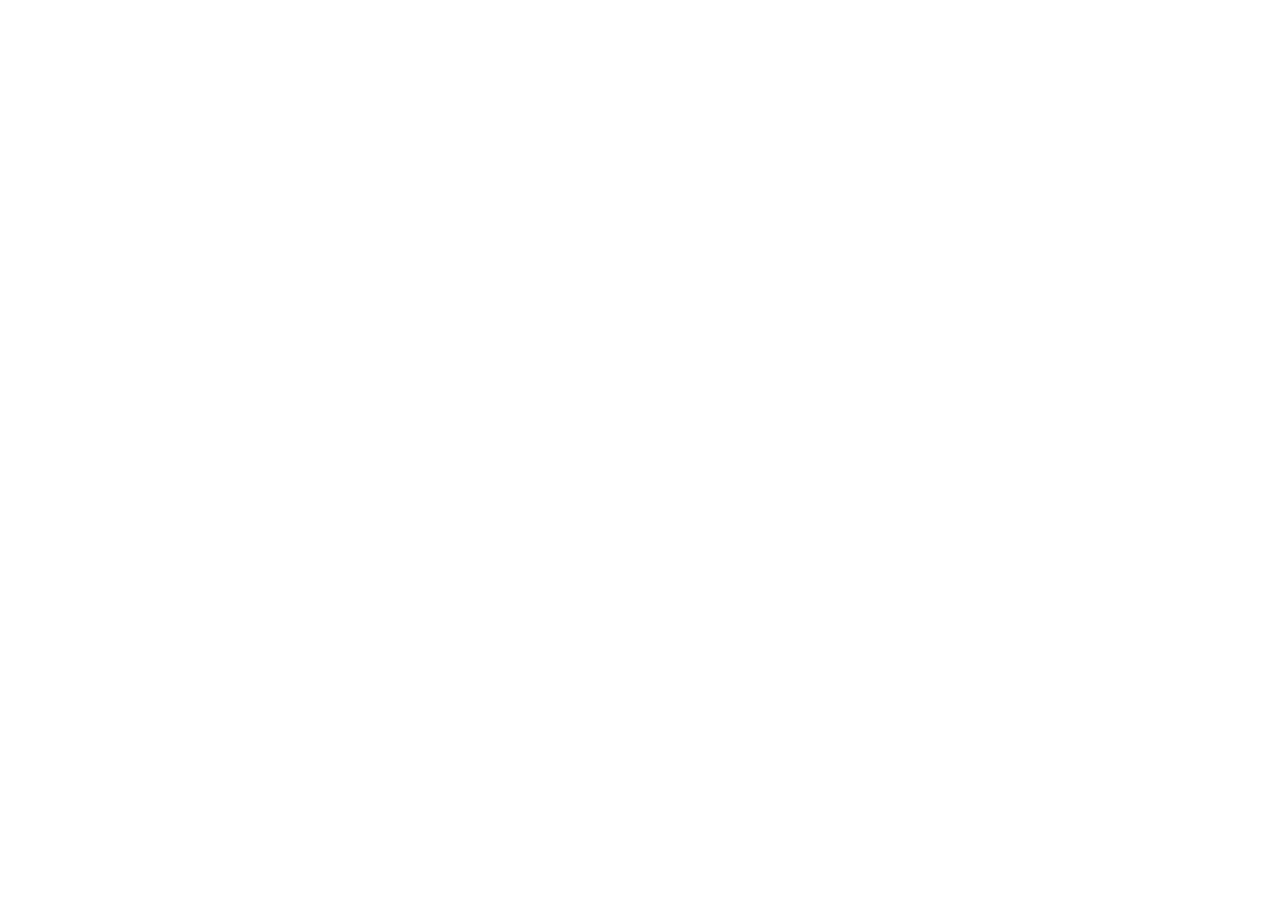
==== index.html @ 79d8759d "version_for_new_web" ====
<!DOCTYPE html>
<html lang="en">
<head>
    <meta charset="UTF-8">
    <meta name="viewport" content="width=device-width, initial-scale=1.0">
    <title>SABL - главная премия 3 классов</title>
</head>
<body style="background-image: url('https://avatars.mds.yandex.net/i?id=9a8e2ac3e8f5820da77c579da4b23d104e814bd1-7052560-images-thumbs&n=13'); background-size: 90%;">
    
</body>
</html>
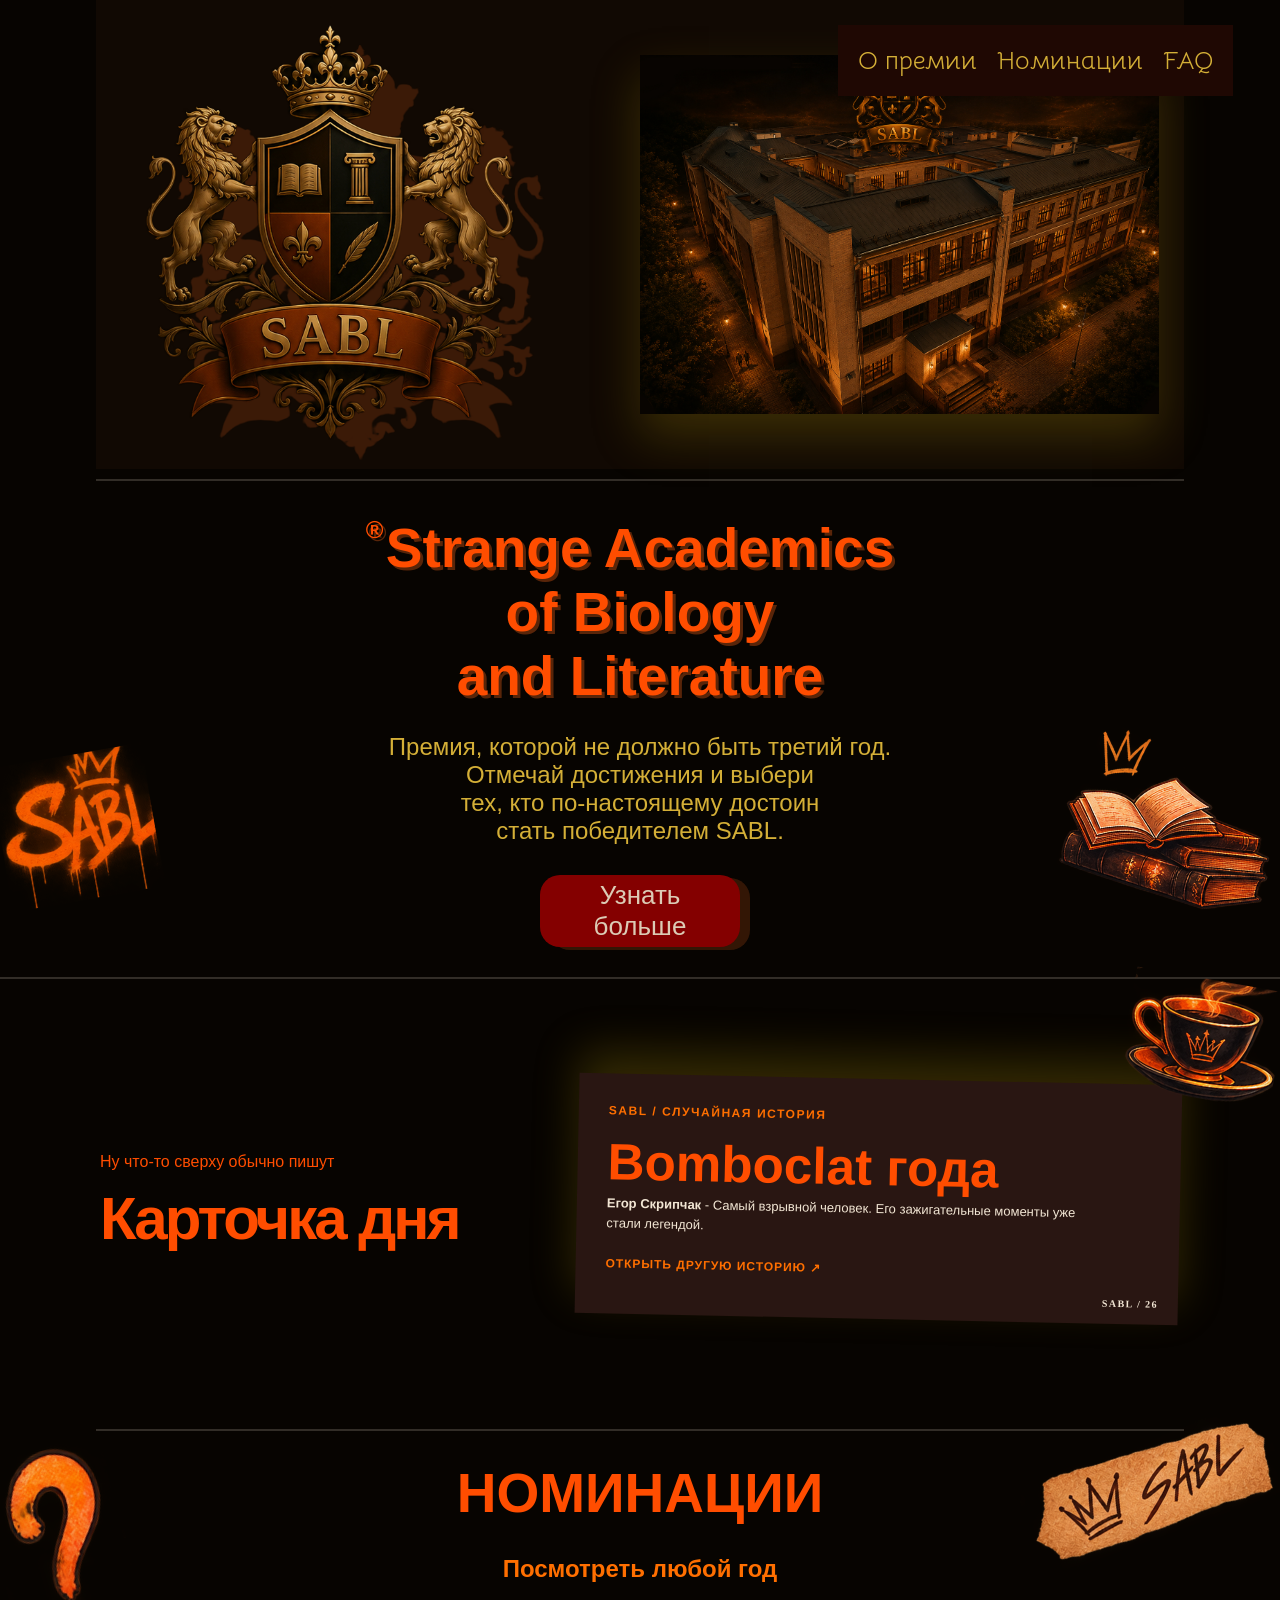
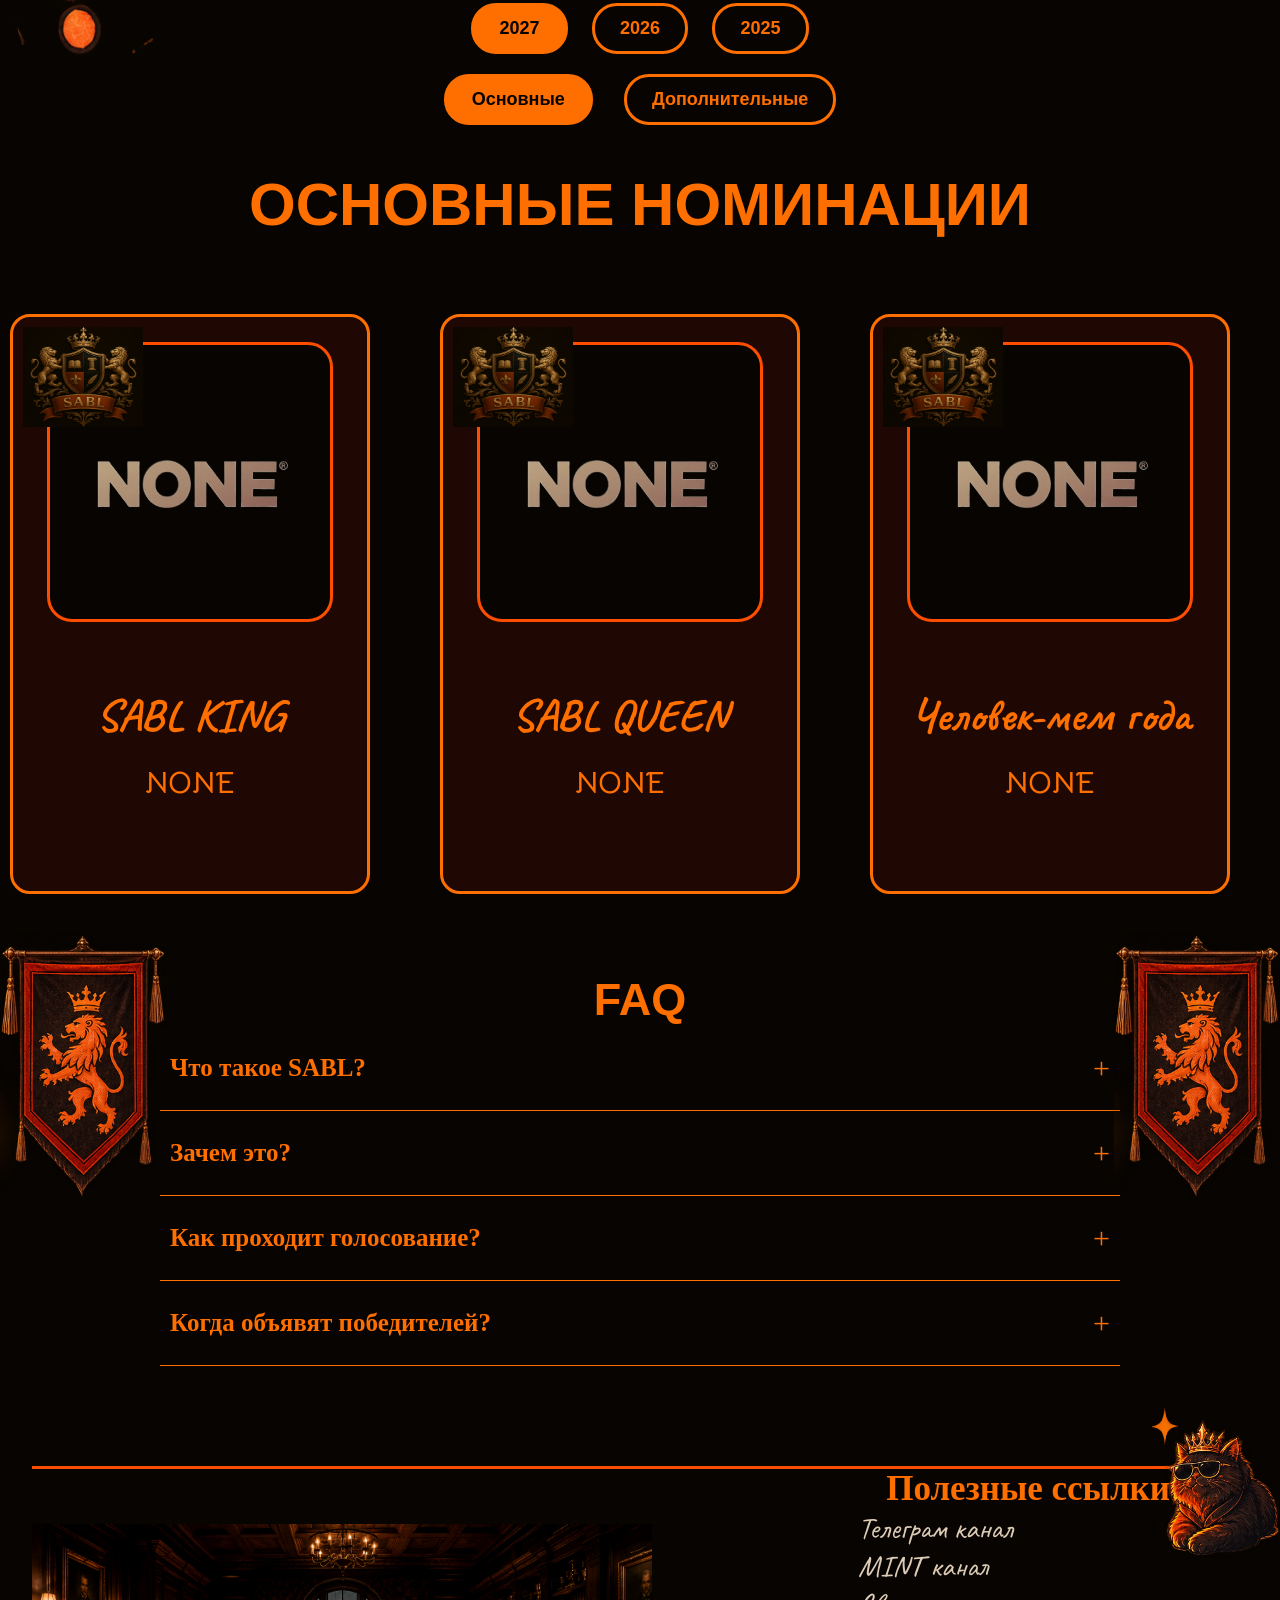
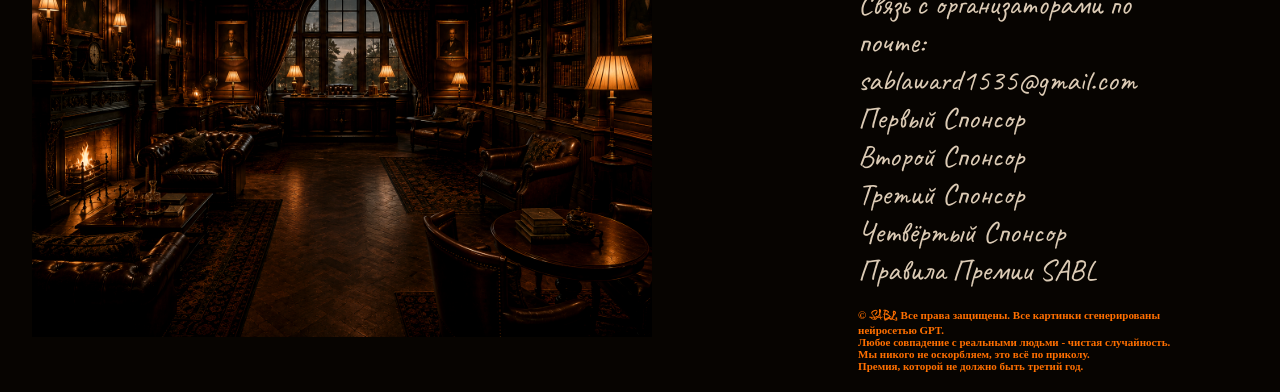
==== commit 4b1a528f: "v1.0" ====
--- a/index.html
+++ b/index.html
@@ -3,9 +3,585 @@
 <head>
     <meta charset="UTF-8">
     <meta name="viewport" content="width=device-width, initial-scale=1.0">
-    <title>SABL - главная премия 3 классов</title>
+    <title>SABL2026 - главная премия 3 классов</title> 
+    <link rel="preconnect" href="https://fonts.googleapis.com">
+    <link rel="preconnect" href="https://fonts.gstatic.com" crossorigin>
+    <link rel="stylesheet" href="https://fonts.googleapis.com/css2?family=Comforter&display=swap">
+    <link rel="stylesheet" href="https://fonts.googleapis.com/css2?family=Bellota:ital,wght@0,300;0,400;0,700;1,300;1,400;1,700&display=swap">
+    <link rel="stylesheet" href="https://fonts.googleapis.com/css2?family=DM+Serif+Text:ital@0;1&display=swap">
+    <link rel="stylesheet" href="https://fonts.googleapis.com/css2?family=Caveat:wght@400..700&family=DM+Serif+Text:ital@0;1&display=swap">
+    <link rel="icon" type="image/png" sizes="64x64" href="вспомогательные_объекты/sabl_web.png">
+    <link rel="stylesheet" href="style.css">
+    <link rel="stylesheet" href="styles.css">
 </head>
-<body style="background-image: url('https://avatars.mds.yandex.net/i?id=9a8e2ac3e8f5820da77c579da4b23d104e814bd1-7052560-images-thumbs&n=13'); background-size: 90%;">
-    
+<body>
+    <div class="fixed">
+        <header>
+            <nav>
+                <ul>
+                    <li><a href="#about">О премии</a> </li>
+                    <li><a href="#nom">Номинации</a></li> 
+                    <li><a href="#faq">FAQ</a></li>
+                </ul>
+            </nav>
+        </header>
+    </div>
+
+    <main>
+        <div>
+            <div class="main_info">
+                <img class="prikol" src="вспомогательные_объекты/prikol_1.png" loading="lazy" alt="прикол">
+                <img class="prikol6" src="вспомогательные_объекты/prikol_6.png" loading="lazy" alt="прикол">
+                <div class="pictures">
+                    <a class="main-logo" href="https://t.me/+J8AarAYAgAY5ZTNi" target="_blank">
+                        <img src="вспомогательные_объекты/Logo_sabl_2026_2027.png" loading="lazy" alt="лого">
+                    </a>
+                    <img class="main-part" id="about" src="вспомогательные_объекты/main_part.png" alt="1535">
+                </div>
+                <hr class="top-bottom">
+                <div class="sabl">
+                    <h1><span>&reg;</span>Strange Academics <br>
+                         of Biology<br>
+                        and Literature</h1>
+                    <p> Премия, которой не должно быть третий год. <br>
+                        Отмечай достижения и выбери<br>
+                        тех, кто по-настоящему достоин<br>
+                        стать победителем SABL.<br>
+                    </p>
+                </div>
+
+                <a class="qwer" href="https://t.me/+J8AarAYAgAY5ZTNi" target="_blank">Узнать <br> больше</a>
+            </div>
+        </div>
+
+        <section class="return-panel section-frame" aria-labelledby="return-title">
+            <img class="prikol2" src="вспомогательные_объекты/prikol_2.png" loading="lazy" alt="прикол">
+            <div>
+                <p class="kicker">Ну что-то сверху обычно пишут</p>
+                <h2 id="return-title">Карточка <span>дня</span></h2>
+            </div>
+            <div class="weekly-card">
+                <div class="weekly-label">SABL / СЛУЧАЙНАЯ ИСТОРИЯ</div>
+                <div id="weekly-card-content"></div>
+                <button class="text-button" id="new-story-button" type="button">Открыть другую историю <span>↗</span></button>
+            </div>
+        </section>
+        <hr>
+        <div id="nom">
+            <h1>НОМИНАЦИИ</h1>
+            <img class="prikol3" src="вспомогательные_объекты/prikol_3.png" loading="lazy" alt="прикол">
+            <img class="prikol7" src="вспомогательные_объекты/prikol_7.png" loading="lazy" alt="прикол">
+            <div class="archive" >
+                <h2>Посмотреть любой год</h2>
+                <div class="all-years">
+                    <button class="archive-btn" onclick="showYear(event, '2027')">2027</button>
+                    <button class="archive-btn" onclick="showYear(event, '2026')">2026</button>
+                    <button class="archive-btn" onclick="showYear(event, '2025')">2025</button>
+                </div>
+            </div>
+
+            <div id="year2027">
+                <div class="switch">
+                    <button class="switch-btn" onclick="showNom(event, 'main')">Основные</button>
+                    <button class="switch-btn" onclick="showNom(event, 'dop')">Дополнительные</button>
+                </div>
+                <div class="main-noms">
+                    <h2>ОСНОВНЫЕ НОМИНАЦИИ</h2>
+                    <div class="nomins">
+                        <article class="nomcard">
+                            <div class="image"> <img src="вспомогательные_объекты/NONE.png" alt="NONE"> </div>
+                            <img class="sabl_card_logo" src="вспомогательные_объекты/Logo_sabl_2026_2027.jpg" alt="logo" loading="lazy">
+                            <div class="nom_info">
+                                <p>
+                                    SABL KING <br>
+                                    <span>NONE</span>
+                                </p>
+                            </div>
+                        </article>
+
+                        <article class="nomcard">
+                            <div class="image"> <img src="вспомогательные_объекты/NONE.png" alt="NONE"> </div>
+                            <img class="sabl_card_logo" src="вспомогательные_объекты/Logo_sabl_2026_2027.jpg" alt="logo" loading="lazy">
+                            <div class="nom_info">
+                                <p>
+                                    SABL QUEEN <br>
+                                    <span>NONE</span>
+                                </p>
+                            </div>
+                        </article>
+
+                        <article class="nomcard">
+                            <div class="image"> <img src="вспомогательные_объекты/NONE.png" alt="NONE"> </div>
+                            <img class="sabl_card_logo" src="вспомогательные_объекты/Logo_sabl_2026_2027.jpg" alt="logo" loading="lazy">
+                            <div class="nom_info">
+                                <p>
+                                    Человек-мем года <br>
+                                    <span>NONE</span>
+                                </p>
+                            </div>
+                        </article>
+
+                        <article class="nomcard">
+                            <div class="image"> <img src="вспомогательные_объекты/NONE.png" alt="NONE"> </div>
+                            <img class="sabl_card_logo" src="вспомогательные_объекты/Logo_sabl_2026_2027.jpg" alt="logo" loading="lazy">
+                            <div class="nom_info">
+                                <p>
+                                    Учителя года <br>
+                                    <span>NONE</span>
+                                </p>
+                            </div>
+                        </article>
+
+                        <article class="nomcard">
+                            <div class="image"> <img src="вспомогательные_объекты/NONE.png" alt="NONE"> </div>
+                            <img class="sabl_card_logo" src="вспомогательные_объекты/Logo_sabl_2026_2027.jpg" alt="logo" loading="lazy">
+                            <div class="nom_info">
+                                <p>
+                                    Bomboclat года <br>
+                                    <span>NONE</span>
+                                </p>
+                            </div>
+                        </article>
+
+                        <article class="nomcard">
+                            <div class="image"> <img src="вспомогательные_объекты/NONE.png" alt="NONE"> </div>
+                            <img class="sabl_card_logo" src="вспомогательные_объекты/Logo_sabl_2026_2027.jpg" alt="logo" loading="lazy">
+                            <div class="nom_info">
+                                <p>
+                                    Лучший завозёр <br>
+                                    <span>NONE</span>
+                                </p>
+                            </div>
+                        </article>
+
+                        <article class="nomcard">
+                            <div class="image"> <img src="вспомогательные_объекты/NONE.png" alt="NONE"> </div>
+                            <img class="sabl_card_logo" src="вспомогательные_объекты/Logo_sabl_2026_2027.jpg" alt="logo" loading="lazy">
+                            <div class="nom_info">
+                                <p>
+                                    Прайм года <br>
+                                    <span>NONE</span>
+                                </p>
+                            </div>
+                        </article>
+                    </div>
+                </div>
+
+                <div class="dop-noms">
+                    <h2>ДОПОЛНИТЕЛЬНЫЕ НОМИНАЦИИ</h2>
+
+                </div>
+
+            </div>
+
+            <div id="year2026" style="display: none;">
+                <div class="switch">
+                    <button class="switch-btn" onclick="showNom(event, 'main')">Основные</button>
+                    <button class="switch-btn" onclick="showNom(event, 'dop')">Дополнительные</button>
+                </div>
+                
+                <div class="main-noms">
+                    <h2>ПОБЕДИТЕЛИ ОСНОВНЫЕ НОМИНАЦИИ 2026</h2>
+                    <div class="nomins">
+                        <article class="nomcard">
+                            <div class="image"> <img src="основные_номинации_2026/ivan_kop.png" alt="Копылов"> </div>
+                            <img class="sabl_card_logo" src="вспомогательные_объекты/Logo_sabl_2026_2027.jpg" alt="logo" loading="lazy">
+                            <div class="nom_info">
+                                <p>
+                                    SABL KING <br>
+                                    <span>Иван Копылов</span>
+                                </p>
+                            </div>
+                        </article>
+
+                        <article class="nomcard">
+                            <div class="image"> <img src="основные_номинации_2026/axmadulin_alex.png" alt="Ахмадулин"> </div>
+                            <img class="sabl_card_logo" src="вспомогательные_объекты/Logo_sabl_2026_2027.jpg" alt="logo" loading="lazy">
+                            <div class="nom_info">
+                                <p>
+                                    SABL QUEEN <br>
+                                    <span>Алексей Ахмадулин</span>
+                                </p>
+                            </div>
+                        </article>
+
+                        <article class="nomcard">
+                            <div class="image"> <img src="основные_номинации_2026/anton_plaxin.png" alt="Плаксин"> </div>
+                            <img class="sabl_card_logo" src="вспомогательные_объекты/Logo_sabl_2026_2027.jpg" alt="logo" loading="lazy">
+                            <div class="nom_info">
+                                <p>
+                                    Человек-мем года <br>
+                                    <span>Антон Плаксин</span>
+                                </p>
+                            </div>
+                        </article>
+
+                        <article class="nomcard">
+                            <div class="image"> <img src="основные_номинации_2026/camorodov_maksim.jpg" alt="Самородов"> </div>
+                            <img class="sabl_card_logo" src="вспомогательные_объекты/Logo_sabl_2026_2027.jpg" alt="logo" loading="lazy">
+                            <div class="nom_info">
+                                <p>
+                                    Учитель года <br>
+                                    <span>Самородов Максим Андреевич</span>
+                                </p>
+                            </div>
+                        </article>
+
+                        <article class="nomcard">
+                            <div class="image"> <img src="основные_номинации_2026/egor_chak.png" alt="Скрипчак"> </div>
+                            <img class="sabl_card_logo" src="вспомогательные_объекты/Logo_sabl_2026_2027.jpg" alt="logo" loading="lazy">
+                            <div class="nom_info">
+                                <p>
+                                    Bomboclat года <br>
+                                    <span>Егор Скрипчак</span>
+                                </p>
+                            </div>
+                        </article>
+
+                        <article class="nomcard">
+                            <div class="image"> <img src="основные_номинации_2026/artem_kopneenko.png" alt="Корниенко"> </div>
+                            <img class="sabl_card_logo" src="вспомогательные_объекты/Logo_sabl_2026_2027.jpg" alt="logo" loading="lazy">
+                            <div class="nom_info">
+                                <p>
+                                    Лучший завозёр <br>
+                                    <span>Артём Корниенко</span>
+                                </p>
+                            </div>
+                        </article>
+
+                        <article class="nomcard">
+                            <div class="image"> <img src="основные_номинации_2026/ivan_kop.png" alt="Копылов"> </div>
+                            <img class="sabl_card_logo" src="вспомогательные_объекты/Logo_sabl_2026_2027.jpg" alt="logo" loading="lazy">
+                            <div class="nom_info">
+                                <p>
+                                    Прайм года <br>
+                                    <span>Иван Копылов</span>
+                                </p>
+                            </div>
+                        </article>
+                    </div>
+                </div>
+
+                
+                <div class="dop-noms">
+                    <h2>ПОБЕДИТЕЛИ ДОПОЛНИТЕЛЬНЫЕ НОМИНАЦИИ 2026</h2>
+                    <div class="nomins">
+                        <article class="nomcard">
+                            <div id="event-goda" class="image"> <img src="дополнительные_номинации_2026/sobutia_goda.png" alt="Событие"> </div>
+                            <img class="sabl_card_logo" src="вспомогательные_объекты/Logo_sabl_2026_2027.jpg" alt="logo" loading="lazy">
+                            <div class="nom_info">
+                                <p>
+                                    Событие года <br>
+                                    <span>Стена в чём-то перед НВЛ</span>
+                                </p>
+                            </div>
+                        </article>
+
+                        <article class="nomcard">
+                            <div id="feil-goda" class="image"> <img src="дополнительные_номинации_2026/feil_goda.png" alt="Фейл"> </div>
+                            <img class="sabl_card_logo" src="вспомогательные_объекты/Logo_sabl_2026_2027.jpg" alt="logo" loading="lazy">
+                            <div class="nom_info">
+                                <p>
+                                    Фейл года <br>
+                                    <span>Перенос НВЛ на 2 месяца</span>
+                                </p>
+                            </div>
+                        </article>
+
+                        <article class="nomcard">
+                            <div class="image"> <img src="дополнительные_номинации_2026/maksim_tolmochov.png" alt="Толмачёв"> </div>
+                            <img class="sabl_card_logo" src="вспомогательные_объекты/Logo_sabl_2026_2027.jpg" alt="logo" loading="lazy">
+                            <div class="nom_info">
+                                <p>
+                                    Гений года <br>
+                                    <span>Максим Толмачёв</span>
+                                </p>
+                            </div>
+                        </article>
+
+                        <article class="nomcard">
+                            <div class="image"> <img src="дополнительные_номинации_2026/pak_anotolia.png" alt="Анатолий"> </div>
+                            <img class="sabl_card_logo" src="вспомогательные_объекты/Logo_sabl_2026_2027.jpg" alt="logo" loading="lazy">
+                            <div class="nom_info">
+                                <p>
+                                    Человек-сюрприз года <br>
+                                    <span>Пак Анатолий</span>
+                                </p>
+                            </div>
+                        </article>
+
+                        <article class="nomcard">
+                            <div class="image"> <img src="дополнительные_номинации_2026/oleg_bondarenko.png" alt="Бондаренко"> </div>
+                            <img class="sabl_card_logo" src="вспомогательные_объекты/Logo_sabl_2026_2027.jpg" alt="logo" loading="lazy">
+                            <div class="nom_info">
+                                <p>
+                                    Стиль года <br>
+                                    <span>Олег Бондаренко</span>
+                                </p>
+                            </div>
+                        </article>
+
+                        <article class="nomcard">
+                            <div class="image"> <img src="дополнительные_номинации_2026/ilay_perov.png" alt="Перов"> </div>
+                            <img class="sabl_card_logo" src="вспомогательные_объекты/Logo_sabl_2026_2027.jpg" alt="logo" loading="lazy">
+                            <div class="nom_info">
+                                <p>
+                                    Харизма года <br>
+                                    <span>Илья Перов</span>
+                                </p>
+                            </div>
+                        </article>
+                    </div>
+                </div>
+
+            </div>
+
+            <div id="year2025" style="display: none;">
+                <div class="switch">
+                    <button class="switch-btn" onclick="showNom(event, 'main')">Основные</button>
+                    <button class="switch-btn" onclick="showNom(event, 'dop')">Дополнительные</button>
+                </div>
+                <div class="main-noms">
+                    <h2>ПОБЕДИТЕЛИ ОСНОВНЫЕ НОМИНАЦИИ 2025</h2>
+                    <div class="nomins">
+                        <article class="nomcard">
+                            <div class="image"> <img src="основные_номинации_2025/king.jpg" alt="Насолдин"> </div>
+                            <img class="sabl_card_logo" src="вспомогательные_объекты/Logo_sabl_2026_2027.jpg" alt="logo" loading="lazy">
+                            <div class="nom_info">
+                                <p>
+                                    SABL KING <br>
+                                    <span>Егор Насолдин Потрошитель2000</span>
+                                </p>
+                            </div>
+                        </article>
+
+                        <article class="nomcard">
+                            <div class="image"> <img src="основные_номинации_2025/queen.jpeg" alt="Ахмадулин"> </div>
+                            <img class="sabl_card_logo" src="вспомогательные_объекты/Logo_sabl_2026_2027.jpg" alt="logo" loading="lazy">
+                            <div class="nom_info">
+                                <p>
+                                    SABL QUEEN <br>
+                                    <span>Алексей Ахмадулин</span>
+                                </p>
+                            </div>
+                        </article>
+
+                        <article class="nomcard">
+                            <div class="image"> <img src="основные_номинации_2025/mem.jpeg" alt="ЛенскийZe"> </div>
+                            <img class="sabl_card_logo" src="вспомогательные_объекты/Logo_sabl_2026_2027.jpg" alt="logo" loading="lazy">
+                            <div class="nom_info">
+                                <p>
+                                    Человек-мем года <br>
+                                    <span>ЛенскийZe</span>
+                                </p>
+                            </div>
+                        </article>
+
+                        <article class="nomcard">
+                            <div class="image"> <img src="основные_номинации_2025/bomboclat.jpeg" alt="Чак"> </div>
+                            <img class="sabl_card_logo" src="вспомогательные_объекты/Logo_sabl_2026_2027.jpg" alt="logo" loading="lazy">
+                            <div class="nom_info">
+                                <p>
+                                    Bomboclat года <br>
+                                    <span>Чак</span>
+                                </p>
+                            </div>
+                        </article>
+
+                        <article class="nomcard">
+                            <div class="image"> <img src="основные_номинации_2025/zavozer.png" alt="Седов"> </div>
+                            <img class="sabl_card_logo" src="вспомогательные_объекты/Logo_sabl_2026_2027.jpg" alt="logo" loading="lazy">
+                            <div class="nom_info">
+                                <p>
+                                    Лучший завозёр <br>
+                                    <span>Иван Седов</span>
+                                </p>
+                            </div>
+                        </article>
+
+                        <article class="nomcard">
+                            <div class="image"> <img src="основные_номинации_2025/praim.jpg" alt="Насолдин"> </div>
+                            <img class="sabl_card_logo" src="вспомогательные_объекты/Logo_sabl_2026_2027.jpg" alt="logo" loading="lazy">
+                            <div class="nom_info">
+                                <p>
+                                    Прайм года <br>
+                                    <span>Егор Насолдин Потрошитель2000</span>
+                                </p>
+                            </div>
+                        </article>
+                    </div>
+                </div>
+
+
+                
+                <div class="dop-noms">
+                    <h2>ПОБЕДИТЕЛИ ДОПОЛНИТЕЛЬНЫЕ НОМИНАЦИИ 2025</h2>
+                    <div class="nomins">
+                        <article class="nomcard">
+                            <div class="image"> <img src="дополнительные_номинации_2025/teacher.jpg" alt="Учитель"> </div>
+                            <img class="sabl_card_logo" src="вспомогательные_объекты/Logo_sabl_2026_2027.jpg" alt="logo" loading="lazy">
+                            <div class="nom_info">
+                                <p>
+                                    Учитель года <br>
+                                    <span>Андрей Анатольевич Крылов</span>
+                                </p>
+                            </div>
+                        </article>
+
+                        <article class="nomcard">
+                            <div class="image"> <img src="дополнительные_номинации_2025/minecraft.jpg" alt="майнкрафтер"> </div>
+                            <img class="sabl_card_logo" src="вспомогательные_объекты/Logo_sabl_2026_2027.jpg" alt="logo" loading="lazy">
+                            <div class="nom_info">
+                                <p>
+                                    Лучший майнкрафтер года <br>
+                                    <span>Егор Насолдин Потрошитель2000</span>
+                                </p>
+                            </div>
+                        </article>
+
+                        <article class="nomcard">
+                            <div class="image"> <img src="дополнительные_номинации_2025/feil.png" alt="Фейл"> </div>
+                            <img class="sabl_card_logo" src="вспомогательные_объекты/Logo_sabl_2026_2027.jpg" alt="logo" loading="lazy">
+                            <div class="nom_info">
+                                <p>
+                                    Фейл года <br>
+                                    <span>Сочинение Антона Плаксинав</span>
+                                </p>
+                            </div>
+                        </article>
+
+                        <article class="nomcard">
+                            <div class="image"> <img src="дополнительные_номинации_2025/event.jpg" alt="Событие"> </div>
+                            <img class="sabl_card_logo" src="вспомогательные_объекты/Logo_sabl_2026_2027.jpg" alt="logo" loading="lazy">
+                            <div class="nom_info">
+                                <p>
+                                    Событие года <br>
+                                    <span>Арсений на заключительном этапе ВСОШ</span>
+                                </p>
+                            </div>
+                        </article>
+
+                        <article class="nomcard">
+                            <div class="image"> <img src="дополнительные_номинации_2025/ParaGoda.jpg" alt="Пара"> </div>
+                            <img class="sabl_card_logo" src="вспомогательные_объекты/Logo_sabl_2026_2027.jpg" alt="logo" loading="lazy">
+                            <div class="nom_info">
+                                <p>
+                                    Пара года <br>
+                                    <span>Арсений + Вика</span>
+                                </p>
+                            </div>
+                        </article>
+                    </div>
+                </div>
+
+            </div>
+        </div>
+
+        
+        <div class="prikol_div">
+            <img class="prikol4" src="вспомогательные_объекты/prikol_4.png" loading="lazy" alt="прикол">
+            <img class="prikol8" src="вспомогательные_объекты/prikol_4.png" loading="lazy" alt="прикол">
+        </div>
+
+        <div class="faq" id="faq">
+            <h2>FAQ</h2>
+            <div class="faq-item">
+                <button class="faq-question">
+                    Что такое SABL?
+                    <span class="faq-icon">+</span>
+                </button>
+
+                <div class="faq-answer">
+                    <p>
+                        SABL — ежегодная премия, посвящённая
+                        самым ярким и запоминающимся людям наших классов.
+                    </p>
+                </div>
+            </div>
+
+            <div class="faq-item">
+                <button class="faq-question">
+                    Зачем это?
+                    <span class="faq-icon">+</span>
+                </button>
+
+                <div class="faq-answer">
+                    <p>
+                        По приколу, по рофлу
+                    </p>
+                </div>
+            </div>
+
+
+            <div class="faq-item">
+                <button class="faq-question">
+                    Как проходит голосование?
+                    <span class="faq-icon">+</span>
+                </button>
+
+                <div class="faq-answer">
+                    <p>
+                        Каждый ученик может отдать свой голос
+                        за понравившихся номинантов в представленных
+                        основных и дополнительных номинациях. Голосование проходит на сайте
+                    </p>
+                </div>
+            </div>
+
+
+            <div class="faq-item">
+                <button class="faq-question">
+                    Когда объявят победителей?
+                    <span class="faq-icon">+</span>
+                </button>
+
+                <div class="faq-answer">
+                    <p>
+                        Победители будут объявлены на
+                        церемонии награждения SABL. <br>
+                        Скорее всего церемония будет онлайн, так как офлайн организатор не знает как делать. <br>
+                        <a href="https://t.me/+J8AarAYAgAY5ZTNi" target="_blank">#Организатордебил</a>
+                    </p>
+                </div>
+            </div>
+
+        </div>
+
+    </main>
+            
+    <div class="prikol_div_1">   
+        <img class="prikol5" src="вспомогательные_объекты/prikol_5.png" loading="lazy" alt="прикол">
+    </div>
+
+    <footer>
+        <div>
+            <div>
+                <img class="img_contack", src="вспомогательные_объекты/for_contacs.png", alt="contacks" loading="lazy">
+            </div>
+            <div class="contack">
+                <p>
+                    Полезные ссылки
+                </p>
+                <ul>
+                    <li><a href="https://t.me/+J8AarAYAgAY5ZTNi" target="_blank">Телеграм канал</a></li> 
+                    <li><a href="http://mint.cloudpub.ru/channel/SABL" target="_blank">MINT канал</a></li> 
+                    <li><a href="mailto:sablaward1535@gmail.com" target="_blank"></a>Cвязь с организаторами по почте: sablaward1535@gmail.com</a></li>
+                    <li><a href="404.html">Первый Спонсор</a></li>
+                    <li><a href="https://t.me/LeftView" target="_blank">Второй Спонсор</a></li>
+                    <li><a href="https://t.me/joper5" target="_blank">Третий Спонсор</a></li>
+                    <li><a href="https://i.pinimg.com/originals/5e/fb/38/5efb38bb7c1c6bf87e84d39c21643c82.jpg?nii=t" target="_blank">Четвёртый Спонсор</a></li>
+                    <li><a href="https://disk.yandex.ru/i/4OpLfF8TMFqYwA" target="_blank">Правила Премии SABL</a></li>
+                </ul>
+                <p class="melki">
+                    &copy; <span>SABL</span>. Все права защищены. Все картинки сгенерированы нейросетью GPT.<br>
+                    Любое совпадение с реальными людьми - чистая случайность.<br>
+                    Мы никого не оскорбляем, это всё по приколу. <br>
+                    Премия, которой не должно быть третий год.
+                </p>
+            </div>
+        </div>
+    </footer>  
+
+    <script src="script.js"></script>
 </body>
 </html>
--- a/style.css
+++ b/style.css
@@ -0,0 +1,643 @@
+@import url('https://fonts.googleapis.com/css2?family=Comforter&display=swap');
+@import url('https://fonts.googleapis.com/css2?family=Bellota:ital,wght@0,300;0,400;0,700;1,300;1,400;1,700&display=swap');
+@import url('https://fonts.googleapis.com/css2?family=DM+Serif+Text:ital@0;1&display=swap');
+
+:root {
+  --ink-light: #1f0803;
+  --ink-light2: #291612;
+  --back: #070401;
+  --orange: #ff4d00;
+  --orange2: #ff6f00;
+  --red: #840000;
+  --red-light: #dc0c0c;
+  --orange-light: #ff8b42;
+  --yellow: #d4af37;
+  --cream: #f2e6d4;
+  --paper: #dccbb5;
+  --muted: #9b8878;
+  --line: rgba(242, 230, 212, 0.18);
+  --shadow: 0 22px 45px rgba(144, 119, 10, 0.329);
+  --shadow2: 0 -22px 45px rgba(144, 119, 10, 0.329);
+  --drop-orange: 30px 20px 0 rgba(255, 107, 26, .18);
+  --drop-orange-text: 3px 3px 0 rgba(255, 106, 26, 0.333);
+}
+
+* {
+    margin: 0; padding: 0;
+    box-sizing: border-box;
+}
+
+html{
+    scroll-behavior: smooth;
+}
+
+body{
+    width: 100%;
+    background-color: var(--back);
+    color: var(--yellow); font-family: Arial, Helvetica, sans-serif;
+    overflow-x: hidden;
+}
+
+a { color: inherit; text-decoration: none; }
+
+.fixed{
+    width: 100%;
+    z-index: 20;
+    position: fixed;
+    display: flex; justify-content: center;
+}
+
+header{
+    width: 95%;
+    height: 120px;
+    padding: 15px;
+    display: flex; align-items: center; justify-content: end;
+}
+
+nav{
+    display: flex;
+    align-items: center;
+    background-color: var(--ink-light);
+    padding: 20px;
+}
+
+nav ul{
+    list-style: none;
+    display: flex;
+    gap: 20px;
+}
+
+nav ul li{
+    font-family: "Bellota", system-ui;
+    font-size: 25px;
+}
+
+nav ul li a{
+    transition: all 0.42s ease;
+}
+
+nav ul li a:hover{
+    color: var(--orange);
+}
+
+.fixed {
+    pointer-events: none;
+}
+
+.fixed nav, .fixed a, .fixed button {
+    pointer-events: auto;
+}
+
+.main_info{
+    display: flex;
+    flex-direction: column;
+    align-items: center;
+}
+
+.prikol{
+    position: absolute;
+    width: 12%;
+    left: 0;
+    bottom: 0;
+    z-index: 3;
+    transform: rotate(-10deg);
+}
+
+.prikol6{
+    position: absolute;
+    width: 18%;
+    right: 0;
+    bottom: 0;
+    z-index: 3;
+    transform: rotate(15deg);
+}
+
+
+.pictures {
+    display: flex;
+    flex-direction: row;
+    align-items: center;
+    justify-content: center;
+    width: 85%;
+    padding: 25px;
+    position: relative;
+    background-color: #110903;
+}
+
+.main-logo img{
+    width: 80%;
+    filter: drop-shadow(var(--drop-orange));
+    transition: all 0.42s ease;
+}
+
+.main-logo img:hover{
+    transform: rotate(.6deg) scale(1.03);
+}
+
+.main-part{
+    width: 50%;
+    pointer-events: none;
+    box-shadow: var(--shadow);
+}
+
+.sabl{
+    text-align: center;
+}
+
+hr {
+    width: 85%;
+    margin: 10px auto;
+    border: none;
+    border-top: 2px solid var(--line);
+}
+
+.sabl h1{
+    font-size: 55px;
+    position: relative;
+    margin: 25px;
+    color: var(--orange);
+    filter: drop-shadow(var(--drop-orange-text));
+}
+
+.sabl h1 span{
+    font-size: 24px;
+    position: absolute;
+    left: -20px;
+}
+
+.sabl p{
+    font-size: 24px;
+    display: inline;
+    transition: 0.62s ease;
+}
+
+.sabl p:hover{
+    color: var(--cream);
+}
+
+.qwer{
+    margin: 30px;
+    padding: 5px;
+    width: 200px;
+    text-align: center;
+    font-size: 26px;
+    border: none;
+    border-radius: 20px;
+    color: var(--paper);
+    background-color: var(--red);
+    transition: 0.42s ease;
+    filter: drop-shadow(10px 3px 0 rgba(255, 107, 26, .18));
+}
+
+.qwer:hover{
+    transform: rotate(-4deg) scale(1.1);
+    color: var(--red-light);
+    background-color: var(--paper);
+}
+
+.return-panel {
+    position: relative;
+    display: grid;
+    grid-template-columns: .75fr 1.25fr;
+    gap: 9vw;
+    align-items: center;
+    padding: 100px;
+    border-top: 2px solid var(--line);
+    color: var(--orange);
+}
+
+.prikol2{
+    position: absolute;
+    width: 12%;
+    right: 0;
+    top: 0;
+    z-index: 3;
+    transform: rotate(10deg);
+}
+.return-panel h2 {
+    margin-top: 22px;
+    font-size: clamp(50px, 60px, 70px);
+    line-height: .88;
+    letter-spacing: -.05em;
+}
+
+.weekly-card {
+    min-height: 240px;
+    padding: 30px;
+    background: var(--ink-light2);
+    position: relative;
+    transform: rotate(1.2deg);
+    box-shadow: var(--shadow2);   
+}
+
+.weekly-card::after {
+    content: 'SABL / 26';
+    position: absolute;
+    right: 20px;
+    bottom: 15px;
+    color: var(--cream);
+    font: 700 10px Oswald;
+    letter-spacing: .14em;
+}
+
+.weekly-label {
+    color: var(--orange2);
+    font-size: 12px;
+    font-weight: 800;
+    letter-spacing: .13em;
+}
+
+.weekly-card h3 {
+    max-width: 560px;
+    margin: 22px 0 8px;
+    font-size: clamp(28px, 4vw, 54px);
+    line-height: .9;
+}
+
+.weekly-card p {
+    max-width: 470px;
+    margin: 0 0 20px;
+    color: var(--cream);
+    font-size: 13px;
+    line-height: 1.55;
+}
+
+.text-button {
+    padding: 0;
+    border: 0;
+    background: transparent;
+    color: var(--orange2);
+    font-size: 12px;
+    font-weight: 800;
+    text-transform: uppercase;
+    letter-spacing: .08em;
+    cursor: pointer;
+    transition: all 0.42s ease;
+}
+
+.text-button:hover {
+    color: var(--orange);
+}
+
+#nom, .archive{
+    display: flex;
+    flex-direction: column;
+    text-align: center;
+    justify-content: center;
+    align-items: center;
+}
+
+#nom{
+    position: relative;
+}
+
+.prikol3{
+    position: absolute;
+    width: 20%;
+    right: 0;
+    top: 0;
+    z-index: 3;
+    transform: rotate(-20deg);
+}
+
+.prikol7{
+    position: absolute;
+    width: 10%;
+    left: 0;
+    top: 0;
+    z-index: 3;
+    transform: rotate(-15deg);
+}
+
+#nom h1{
+    color: var(--orange);
+    font-size: 55px;
+    margin: 20px;
+}
+
+.archive h2{
+    color: var(--orange2);
+    margin: 10px;
+}
+
+.archive-btn, .switch-btn{
+    padding: 12px 25px;
+    margin: 10px;
+    border: 3px solid var(--orange2);
+    background: var(--back);
+    color: var(--orange2);
+    border-radius: 25px;
+    cursor: pointer;
+    font-size: 18px;
+    font-weight: bold;
+    position: relative;
+    z-index: 20;
+    transition: all 0.42s ease;
+}
+
+.archive-btn.active, .switch-btn.active {
+    background: var(--orange2);
+    color: var(--back);
+}
+
+.archive-btn:hover, .switch-btn:hover {
+    background: var(--orange2);
+    color: var(--back);
+    transform: scale(1.05) rotate(2deg);
+}
+
+#year2027, #year2026, #year2025 {
+    display: flex;
+    flex-direction: column;
+    align-items: center;
+    color: var(--orange2);
+    font-size: 40px;
+    width: 100%;
+}
+
+#year2027 h2, #year2026 h2, #year2025 h2{
+    margin-top: 35px;
+    margin-bottom: 35px;
+}
+
+.main-noms, .dop-noms{
+    width: 100%;
+}
+
+.main-noms{
+    display: block;
+}
+
+.dop-noms{
+    display: none;
+}
+
+.nomins{
+    display: flex;
+    flex-wrap: nowrap;
+    gap: 70px;
+    padding: 40px 10px;
+    overflow-x: auto;
+    overflow-y: hidden;
+    width: 100%;
+    max-width: 100%;
+}
+
+.nomins > * {
+  flex: 0 0 360px;
+}
+
+.nomins::-webkit-scrollbar{
+    height: 10px;
+}
+.nomins::-webkit-scrollbar-track{
+    background: #1d1102;
+}
+.nomins::-webkit-scrollbar-thumb{
+    background: #ff6600;
+    border-radius: 4px;
+}
+
+.nomcard{
+    display: flex;
+    flex-direction: column;
+    align-items: center;
+    gap: 50px;
+    cursor: pointer;
+    background-color: var(--ink-light);
+    width: 360px;
+    height: 580px;
+    padding: 10px;
+    border: 3px solid var(--orange2);
+    border-radius: 20px;
+    position: relative;
+    transition: all 0.3s ease;
+}
+
+.image{
+    height: 280px;
+    margin: 15px;
+    overflow: hidden;
+    background-color: var(--back);
+    border: 3px solid var(--orange);
+    border-radius: 25px;
+}
+
+
+#event-goda, #feil-goda{
+    border: none;
+}
+
+.image img{
+    width: 280px; height: 280px;
+    object-fit: cover;
+    filter: grayscale(.75) contrast(1.04);
+    transition: all 0.42s ease;
+}
+
+.sabl_card_logo{
+    position: static;
+    position: absolute;
+    height: 100px;
+    width: 120px;
+    left: 10px;
+}
+
+.nom_info{
+    display: flex;
+    color: var(--orange2);
+}
+
+.nom_info p{
+    font-size: 45px;
+    font-weight: bold;
+    font-family: "Caveat", cursive;
+    text-align: center;
+}
+
+.nom_info p span{
+    display: block;
+    margin-top: 20px;
+    font-size: 30px;
+    font-family: "Bellota", system-ui;
+}
+
+.nomcard:hover{
+    transform: translateY(-5px) rotate(.1deg);
+}
+
+.nomcard:hover .image img{
+    filter: grayscale(0);
+    transform: scale(1.05) rotate(1deg);
+}
+
+.faq {
+    width: 75%;
+    margin: 40px auto;
+    text-align: center;
+}
+
+.prikol_div{
+    width: 100%;
+    position: relative;
+}
+
+.prikol4{
+    position: absolute;
+    width: 13%;
+    left: 0;
+    top: 0;
+    z-index: 3;
+    transform: rotate(0deg);
+}
+
+.prikol8{
+    position: absolute;
+    width: 13%;
+    right: 0;
+    top: 0;
+    z-index: 3;
+    transform: rotate(0deg);
+}
+
+.faq h2{
+    color: var(--orange2);
+    font-size: 45px;
+}
+
+.faq-item {
+    border-bottom: 1px solid var(--orange2);
+}
+
+.faq-question {
+    width: 100%;
+    padding: 25px 10px;
+    display: flex;
+    justify-content: space-between;
+    align-items: center;
+    border: none;
+    background: var(--back);
+    color: var(--orange2);
+    font-family: Georgia, serif;
+    font-size: 25px;
+    font-weight: bold;
+    cursor: pointer;
+    text-align: left;
+}
+
+.faq-icon {
+    font-size: 30px;
+    font-weight: normal;
+    transition: transform 0.3s ease;
+}
+
+.faq-answer {
+    display: grid;
+    grid-template-rows: 0fr;
+    transition: all 0.4s ease;
+}
+
+.faq-answer p {
+    overflow: hidden;
+    margin: 0;
+    padding: 0 10px;
+    text-align: left;
+    color: var(--paper);
+    font-size: 18px;
+    line-height: 1.6;
+    transition: all 0.4s ease;
+}
+
+.faq-answer p a{
+    color: rgb(129, 207, 255);
+    font-size: 25px;
+    font-family: cursive;
+    cursor: pointer;
+    transition: all 0.42s ease;
+}
+
+.faq-answer p a:hover{
+    color: var(--red-light);
+}
+
+.faq-item.active .faq-answer {
+    grid-template-rows: 1fr;
+}
+
+.faq-item.active .faq-answer p {
+    padding: 0 10px 25px;
+}
+
+.faq-item.active .faq-icon {
+    transform: rotate(45deg);
+}
+
+footer{
+    border-top: 3px solid var(--orange);
+    margin: 100px auto 0;
+    width: 95%;
+}
+
+footer div{
+    display: flex;
+    align-items: center;
+}
+
+.img_contack{
+    width: 75%;
+    pointer-events: none;
+    filter: contrast(1.03);
+}
+
+.prikol_div_1{
+    width: 100%;
+    position: relative;
+}
+
+.prikol5{
+    position: absolute;
+    width: 10%;
+    right: 0;
+    top: 0;
+    z-index: 3;
+    transform: rotate(0deg);
+}
+
+.contack{
+    display: flex;
+    flex-direction: column;
+    align-items: center;
+    text-align: center;
+    margin-right: 50px;
+}
+
+.contack p{
+    font-size: 35px;
+    width: 100%;
+    color: var(--orange2);
+    font-weight: bold;
+    font-family: Georgia, serif;
+}
+
+.contack .melki{
+    text-align: left;
+    margin: 20px;
+    font-size: 11px;
+}
+
+.contack .melki span{
+    font-family: "Comforter", cursive;
+}
+
+.contack ul{
+    list-style: none;
+    font-size: 30px;
+    font-family: "Caveat", cursive;
+    color: var(--paper);
+    text-align: left;
+}
+
+.contack ul li:hover{
+    color: var(--orange-light);
+    transition: all 0.3s ease;
+}
--- a/styles.css
+++ b/styles.css
@@ -0,0 +1,416 @@
+@media (max-width: 700px) {
+    header {
+        width: 100%;
+        height: auto;
+        padding: 10px;
+        justify-content: space-between;
+        flex-wrap: wrap;
+        background-color: var(--ink-light);
+        border-bottom: 2px solid var(--orange-light);
+    }
+
+    nav {
+        padding: 5px 10px;
+        background: transparent;
+    }
+
+    nav ul {
+        gap: 8px;
+        flex-wrap: wrap;
+        justify-content: center;
+    }
+
+    nav ul li {
+        font-size: 17px;
+    }
+
+    .main_info {
+        padding: 40px 10px 5px;
+    }
+
+    .pictures {
+        width: 90%;
+        padding: 10px;
+        flex-direction: column;
+    }
+
+    .main-logo img {
+        width: 100%;
+    }
+
+    .main-part {
+        width: 90%;
+    }
+
+    .prikol, .prikol6 {
+        display: none;
+    }
+
+    .sabl h1 {
+        font-size: 28px;
+        margin: 15px;
+    }
+
+    .sabl h1 span {
+        font-size: 14px;
+        left: -10px;
+    }
+
+    .sabl p {
+        font-size: 16px;
+        display: block;
+    }
+
+    .qwer {
+        width: 160px;
+        font-size: 20px;
+        padding: 8px;
+        margin: 20px auto;
+    }
+
+    .return-panel {
+        grid-template-columns: 1fr;
+        padding: 30px 15px;
+        gap: 20px;
+    }
+
+    .return-panel h2 {
+        font-size: 32px;
+    }
+
+    .weekly-card {
+        min-height: auto;
+        padding: 20px;
+        transform: rotate(1deg);
+    }
+
+    .weekly-card h3 {
+        font-size: 24px;
+    }
+
+    .prikol2 {
+        display: none;
+    }
+
+    #nom h1 {
+        font-size: 32px;
+        margin: 10px;
+    }
+
+    .archive-btn,
+    .switch-btn {
+        padding: 8px 16px;
+        font-size: 14px;
+        margin: 5px;
+    }
+
+    #year2027 h2,
+    #year2026 h2,
+    #year2025 h2 {
+        font-size: 24px;
+        margin: 20px 10px;
+    }
+
+    .nomins {
+        gap: 20px;
+        padding: 20px 10px;
+    }
+
+    .nomins > * {
+        flex: 0 0 260px;
+    }
+
+    .nomcard {
+        width: 260px;
+        height: 420px;
+        gap: 20px;
+        padding: 5px;
+    }
+
+    .image {
+        height: 180px;
+        margin: 10px;
+        border-radius: 15px;
+    }
+
+    .image img {
+        width: 100%;
+        height: 100%;
+    }
+
+    .nom_info p {
+        font-size: 28px;
+    }
+
+    .nom_info p span {
+        font-size: 20px;
+        margin-top: 10px;
+    }
+
+    .sabl_card_logo {
+        height: 60px;
+        width: 70px;
+        left: 5px;
+    }
+
+    .prikol3,
+    .prikol7 {
+        display: none;
+    }
+
+    .faq {
+        width: 95%;
+        margin: 20px auto;
+    }
+
+    .faq h2 {
+        font-size: 28px;
+    }
+
+    .faq-question {
+        font-size: 18px;
+        padding: 15px 10px;
+    }
+
+    .faq-icon {
+        font-size: 22px;
+    }
+
+    .faq-answer p {
+        font-size: 15px;
+    }
+
+    .faq-answer p a {
+        font-size: 18px;
+    }
+
+    footer {
+        margin-top: 50px;
+    }
+
+    footer div {
+        flex-direction: column;
+        align-items: center;
+    }
+
+    .img_contack {
+        width: 100%;
+    }
+
+    .contack {
+        margin-right: 0;
+        padding: 10px;
+    }
+
+    .contack p {
+        font-size: 24px;
+    }
+
+    .contack ul {
+        font-size: 20px;
+        text-align: center;
+    }
+
+    .prikol5 {
+        display: none;
+    }
+
+    .prikol_div_1 {
+        position: relative;
+    }
+
+    .prikol4,
+    .prikol8 {
+        display: none;
+    }
+}
+
+
+@media (min-width: 701px) and (max-width: 820px) {
+    header {
+        width: 100%;
+        height: 100px;
+        padding: 10px 20px;
+    }
+
+    .fixed img {
+        height: 80px;
+        width: 100px;
+    }
+
+    nav ul {
+        gap: 15px;
+    }
+
+    nav ul li {
+        font-size: 20px;
+    }
+
+    .main_part {
+        width: 60%;
+    }
+
+    .sabl h1 {
+        font-size: 40px;
+    }
+
+    .sabl p {
+        font-size: 20px;
+    }
+
+    .qwer {
+        width: 180px;
+        font-size: 22px;
+    }
+
+    .return-panel {
+        padding: 60px 30px;
+        gap: 5vw;
+    }
+
+    .return-panel h2 {
+        font-size: 40px;
+    }
+
+    .weekly-card h3 {
+        font-size: 32px;
+    }
+
+    #nom h1 {
+        font-size: 42px;
+    }
+
+    .archive-btn,
+    .switch-btn {
+        font-size: 16px;
+        padding: 10px 20px;
+    }
+
+    .nomins {
+        gap: 30px;
+    }
+
+    .nomins > * {
+        flex: 0 0 300px;
+    }
+
+    .nomcard {
+        width: 300px;
+        height: 480px;
+        gap: 30px;
+    }
+
+    .image {
+        height: 220px;
+    }
+
+    .nom_info p {
+        font-size: 36px;
+    }
+
+    .nom_info p span {
+        font-size: 24px;
+    }
+
+    .prikol3,
+    .prikol7 {
+        width: 12%;
+    }
+
+    .prikol4,
+    .prikol8 {
+        width: 10%;
+    }
+
+    .faq {
+        width: 85%;
+    }
+
+    .faq h2 {
+        font-size: 36px;
+    }
+
+    .faq-question {
+        font-size: 22px;
+    }
+
+    .contack p {
+        font-size: 28px;
+    }
+
+    .contack ul {
+        font-size: 24px;
+    }
+}
+
+@media (min-width: 821px) and (max-width: 1024px) {
+    body{
+        width: 100%;
+    }
+    header {
+        width: 95%;
+        height: 110px;
+    }
+
+    .fixed img {
+        height: 90px;
+        width: 110px;
+    }
+
+    nav ul li {
+        font-size: 22px;
+    }
+
+    .main-part {
+        width: 55%;
+    }
+
+    .sabl h1 {
+        font-size: 48px;
+    }
+
+    .sabl p {
+        font-size: 22px;
+    }
+
+    .return-panel {
+        padding: 80px 30px;
+        gap: 5vw;
+    }
+
+    .return-panel h2 {
+        font-size: 48px;
+    }
+
+    .weekly-card h3 {
+        font-size: 36px;
+    }
+
+    .nomins > * {
+        flex: 0 0 330px;
+    }
+
+    .nomcard {
+        width: 330px;
+        height: 530px;
+    }
+
+    .image {
+        height: 250px;
+    }
+
+    .nom_info p {
+        font-size: 40px;
+    }
+
+    .nom_info p span {
+        font-size: 26px;
+    }
+    .faq {
+        width: 80%;
+    }
+    .prikol4,
+    .prikol8 {
+        width: 12%;
+    }
+}
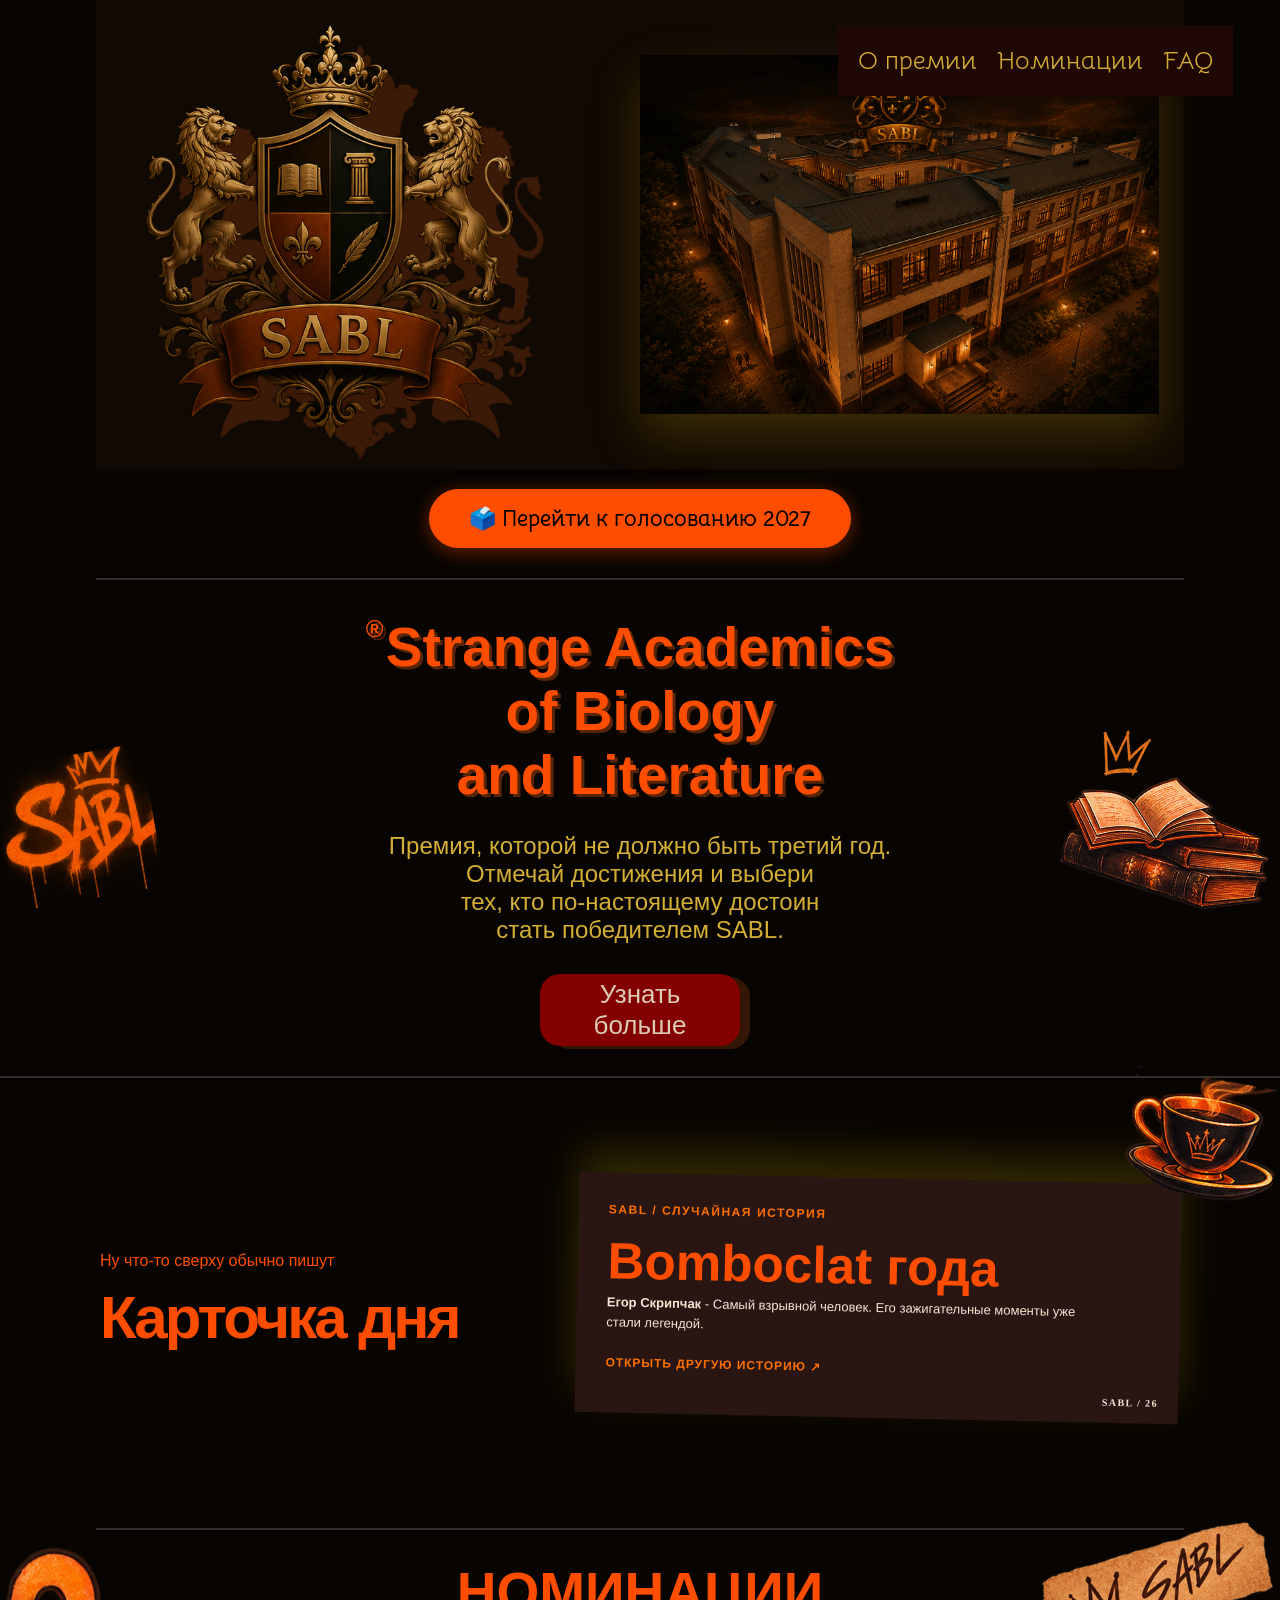
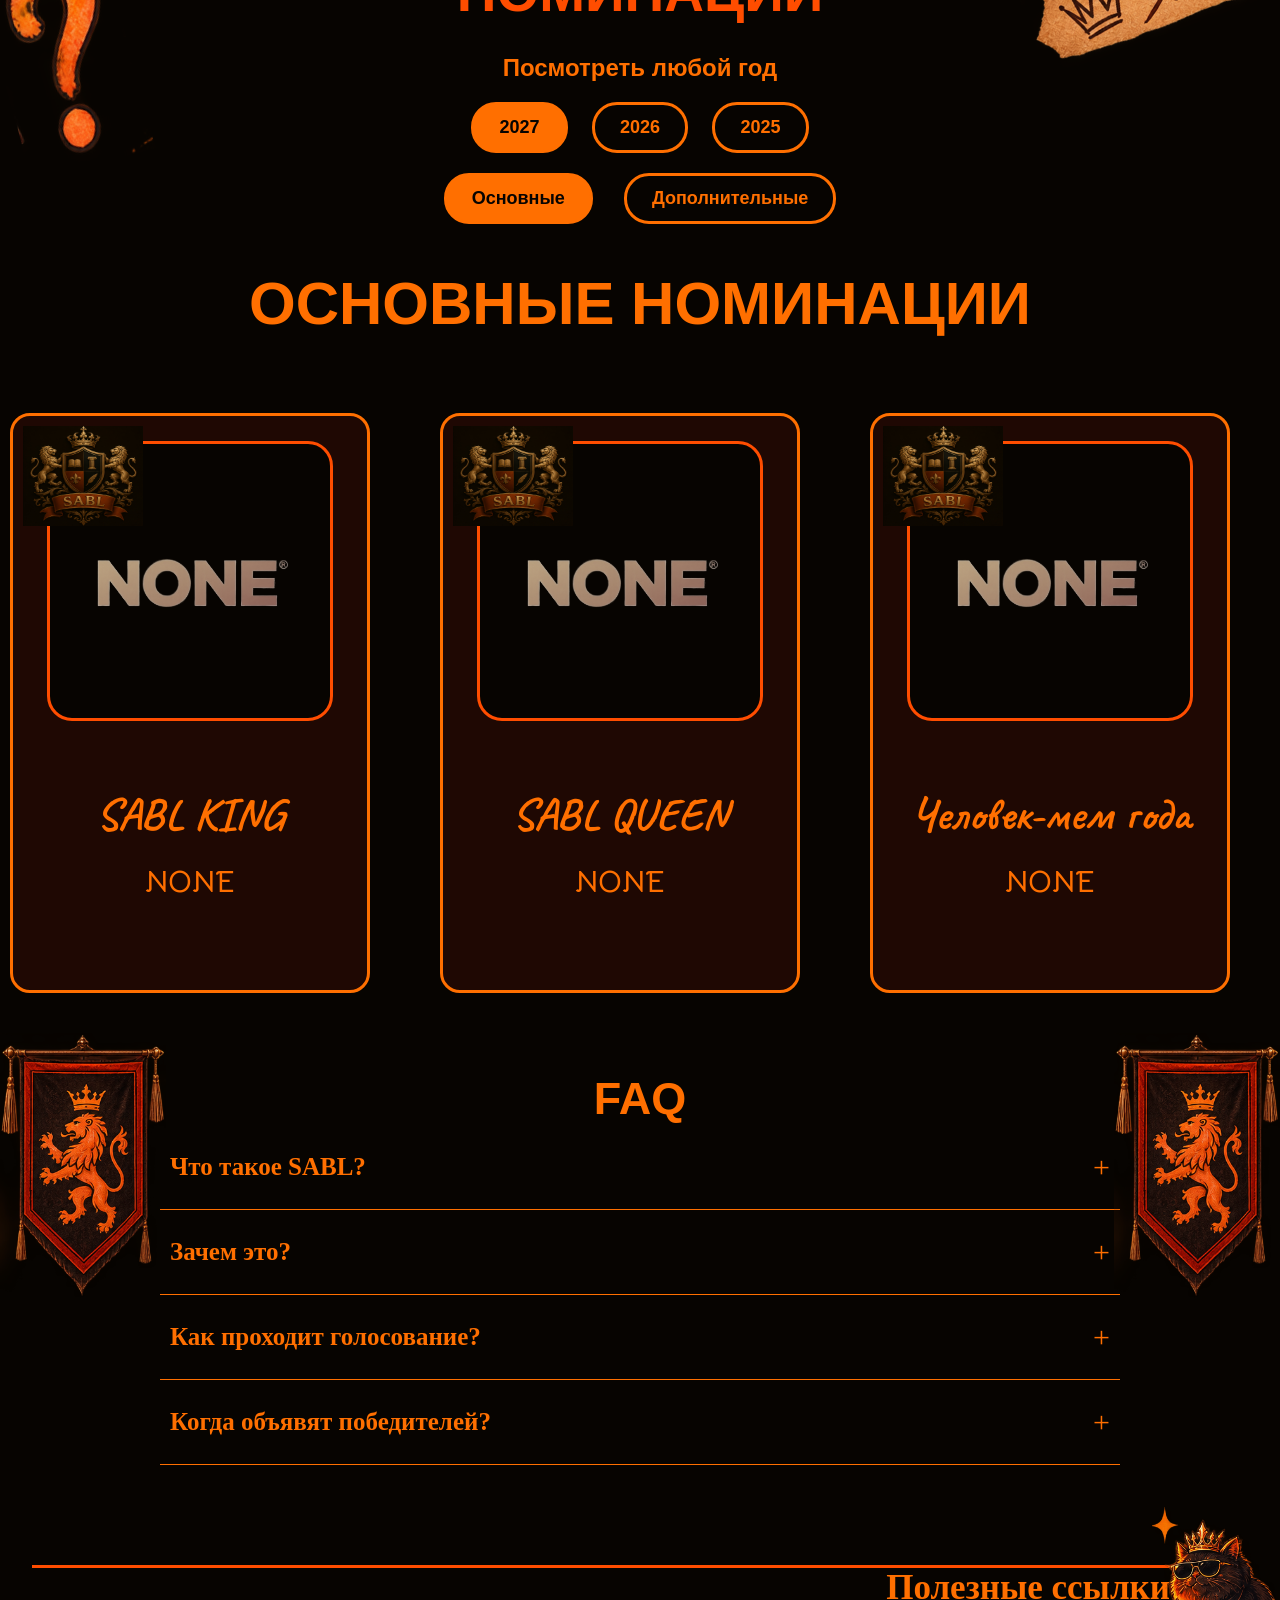
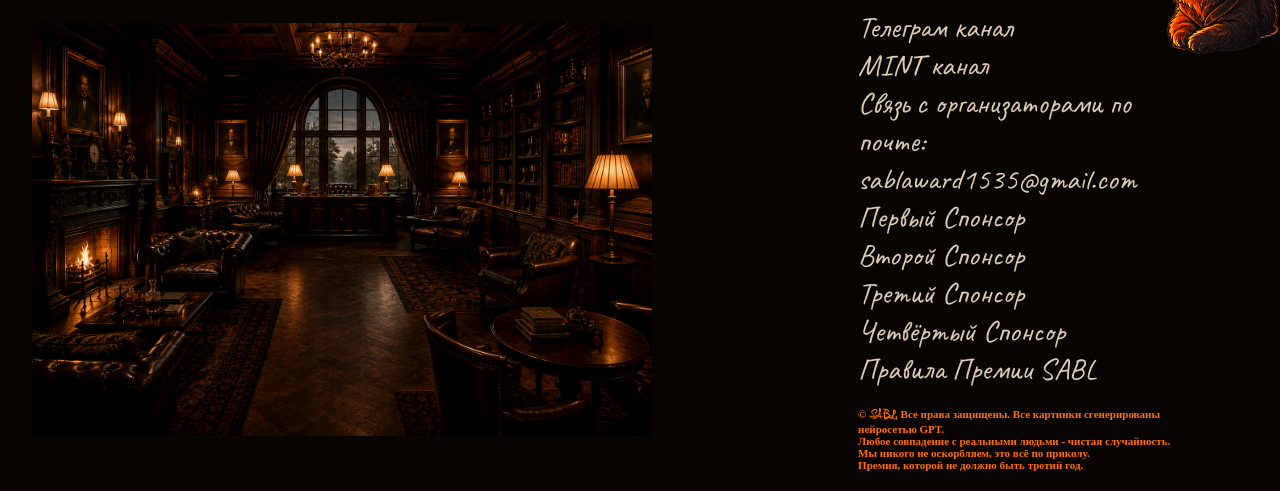
==== commit a0e53a35: "v1.1" ====
--- a/index.html
+++ b/index.html
@@ -3,7 +3,7 @@
 <head>
     <meta charset="UTF-8">
     <meta name="viewport" content="width=device-width, initial-scale=1.0">
-    <title>SABL2026 - главная премия 3 классов</title> 
+    <title>SABL2027 - главная премия 3 классов</title> 
     <link rel="preconnect" href="https://fonts.googleapis.com">
     <link rel="preconnect" href="https://fonts.gstatic.com" crossorigin>
     <link rel="stylesheet" href="https://fonts.googleapis.com/css2?family=Comforter&display=swap">
@@ -38,6 +38,9 @@
                     </a>
                     <img class="main-part" id="about" src="вспомогательные_объекты/main_part.png" alt="1535">
                 </div>
+                <button class="quick-vote-btn" onclick="goToVoting2027()">
+                    🗳️ Перейти к голосованию 2027
+                </button>
                 <hr class="top-bottom">
                 <div class="sabl">
                     <h1><span>&reg;</span>Strange Academics <br>
@@ -167,10 +170,55 @@
                     </div>
                 </div>
 
-                <div class="dop-noms">
-                    <h2>ДОПОЛНИТЕЛЬНЫЕ НОМИНАЦИИ</h2>
-
-                </div>
+                <div class="dop-noms" id="dop-vote-2027">
+                    <h2>🗳️ Голосование за дополнительные номинации</h2>
+                    <p class="vote-desc">Выбери 6 номинаций или предложи свои! Твой выбор сохранится на любом устройстве.</p>
+                    
+                    <!-- Кнопка входа / голосования -->
+                    <button class="vote-btn" id="openVoteBtn">Начать голосование</button>
+                    
+                    <!-- Модалка авторизации -->
+                    <div class="vote-modal auth-modal" id="authModal">
+                        <div class="vote-overlay"></div>
+                        <div class="vote-content auth-content">
+                            <button class="vote-close" id="closeAuthBtn">✕</button>
+                            <h3>🔐 Вход в систему голосования</h3>
+                            <form id="authForm">
+                                <input type="text" id="authName" placeholder="Фамилия Имя" required autocomplete="off">
+                                <input type="text" id="authClass" placeholder="Класс (например: 11В)" required autocomplete="off">
+                                <input type="password" id="authPass" placeholder="Пароль" required>
+                                <div class="auth-error" id="authError"></div>
+                                <button type="submit" class="submit-auth-btn">Войти / Зарегистрироваться</button>
+                            </form>
+                        </div>
+                    </div>
+
+                    <!-- Модалка голосования -->
+                    <div class="vote-modal" id="voteModal">
+                        <div class="vote-overlay"></div>
+                        <div class="vote-content">
+                            <button class="vote-close" id="closeVoteBtn">✕</button>
+                            <h3>Выбери 6 дополнительных номинаций</h3>
+                            
+                            <!-- Счётчик -->
+                            <div class="vote-counter" id="voteCounter">Выбрано: 0/6</div>
+                            
+                            <!-- Форма предложения -->
+                            <div class="suggest-form">
+                                <input type="text" id="suggestNomInput" placeholder="Предложить свою номинацию..." maxlength="50">
+                                <button id="suggestNomBtn">➕ Добавить</button>
+                                <div class="suggest-error" id="suggestError"></div>
+                            </div>
+                            
+                            <!-- Список номинаций -->
+                            <div class="nominees-grid" id="nomineesGrid"></div>
+                            
+                            <!-- Кнопка подтверждения -->
+                            <button class="submit-vote-btn" id="submitVoteBtn">✅ Подтвердить выбор</button>
+                        </div>
+                    </div>
+                </div>
+
 
             </div>
 
@@ -583,5 +631,6 @@
     </footer>  
 
     <script src="script.js"></script>
+    <script src="vote.js"></script>
 </body>
 </html>
--- a/style.css
+++ b/style.css
@@ -641,3 +641,225 @@
     color: var(--orange-light);
     transition: all 0.3s ease;
 }
+
+
+/* ДЛЯ ГОЛОСОВАНИЙ */
+.dop-noms { text-align: center; padding: 40px 20px; }
+.vote-desc { color: var(--cream); font-size: 18px; margin-bottom: 20px; line-height: 1.5; }
+
+.vote-btn {
+    padding: 15px 40px; background: var(--orange); color: var(--back);
+    border: none; border-radius: 30px; font-size: 20px; font-weight: bold;
+    cursor: pointer; transition: all 0.3s ease; box-shadow: 0 4px 15px rgba(255, 77, 0, 0.3);
+}
+.vote-btn:hover { transform: scale(1.05); background: var(--orange-light); }
+
+/* Модалки */
+.vote-modal {
+    display: none; position: fixed; top: 0; left: 0; width: 100%; height: 100%;
+    z-index: 1000; align-items: center; justify-content: center;
+}
+.vote-modal.active { display: flex; }
+
+.vote-overlay {
+    position: absolute; top: 0; left: 0; width: 100%; height: 100%;
+    background: rgba(7, 4, 1, 0.92); backdrop-filter: blur(6px);
+}
+
+.vote-content {
+    position: relative; background: var(--ink-light);
+    border: 3px solid var(--orange); border-radius: 24px;
+    padding: 35px; width: 92%; max-width: 650px;
+    max-height: 90vh; overflow-y: auto; color: var(--yellow);
+    box-shadow: 0 0 40px rgba(255, 77, 0, 0.25);
+    scrollbar-width: thin; scrollbar-color: var(--orange) var(--ink-light2);
+}
+
+/* Адаптив для телефонов */
+@media (max-width: 600px) {
+    .vote-content { 
+        padding: 25px 20px; 
+        border-radius: 18px; 
+        width: 96%; 
+        max-height: 85vh;
+    }
+    .nominees-grid { grid-template-columns: repeat(2, 1fr) !important; gap: 10px !important; }
+    .suggest-form { flex-direction: column; }
+    .vote-content h3 { font-size: 22px; }
+    .nom-card { font-size: 16px !important; min-height: 55px !important; padding: 12px 8px !important; }
+}
+
+.auth-content { max-width: 420px; text-align: center; }
+
+.vote-close {
+    position: absolute; top: 18px; right: 18px;
+    background: transparent; border: none; color: var(--muted);
+    font-size: 28px; cursor: pointer; transition: color 0.3s;
+    width: 36px; height: 36px; display: flex; align-items: center; justify-content: center;
+    border-radius: 50%;
+}
+.vote-close:hover { color: var(--orange); background: rgba(255,77,0,0.1); }
+
+.vote-content h3 {
+    color: var(--orange); margin-bottom: 20px;
+    font-family: "DM Serif Text", serif; font-size: 26px;
+}
+
+/* Авторизация */
+#authForm input {
+    width: 100%; padding: 14px; margin: 10px 0;
+    background: var(--back); border: 2px solid var(--line);
+    border-radius: 12px; color: var(--cream); font-size: 17px;
+    font-family: "Bellota", system-ui;
+}
+#authForm input:focus { outline: none; border-color: var(--orange); }
+
+.submit-auth-btn {
+    width: 100%; padding: 14px; margin-top: 18px;
+    background: var(--orange); color: var(--back);
+    border: none; border-radius: 12px; font-size: 19px;
+    font-weight: bold; cursor: pointer; font-family: "Bellota", system-ui;
+}
+.auth-error { color: var(--red-light); font-size: 15px; min-height: 22px; margin-top: 8px; font-family: "Bellota", system-ui; }
+
+/* Голосование */
+.vote-counter {
+    font-size: 20px; color: var(--orange-light); margin-bottom: 18px;
+    font-weight: bold; font-family: "Bellota", system-ui; text-align: center;
+}
+
+.suggest-form { display: flex; gap: 10px; margin-bottom: 20px; }
+.suggest-form input {
+    flex: 1; padding: 12px; background: var(--back);
+    border: 2px solid var(--line); border-radius: 12px;
+    color: var(--cream); font-size: 16px; font-family: "Bellota", system-ui;
+}
+.suggest-form button {
+    padding: 12px 24px; background: var(--orange2); color: var(--back);
+    border: none; border-radius: 12px; font-weight: bold; cursor: pointer;
+    font-family: "Bellota", system-ui; white-space: nowrap;
+}
+.suggest-error { color: var(--red-light); font-size: 14px; margin-top: 6px; min-height: 20px; font-family: "Bellota", system-ui; }
+
+.nominees-grid {
+    display: grid; grid-template-columns: repeat(auto-fill, minmax(190px, 1fr));
+    gap: 14px; margin-bottom: 24px; max-height: 420px;
+    overflow-y: auto; padding-right: 8px;
+}
+
+.nom-card {
+    background: var(--ink-light2) !important;
+    border: 2px solid var(--line) !important;
+    border-radius: 14px; padding: 16px 12px;
+    text-align: center; cursor: pointer; transition: all 0.25s;
+    font-size: 17px !important; color: var(--cream) !important;
+    user-select: none; font-family: "Bellota", system-ui;
+    display: flex; align-items: center; justify-content: center;
+    min-height: 64px; line-height: 1.35; word-break: break-word;
+}
+
+.nom-card:hover {
+    border-color: var(--orange) !important;
+    color: var(--orange-light) !important;
+    transform: translateY(-3px);
+    box-shadow: 0 6px 16px rgba(255, 77, 0, 0.2);
+}
+
+.nom-card.selected {
+    background: var(--orange) !important;
+    color: var(--back) !important;
+    border-color: var(--orange) !important;
+    font-weight: bold;
+    box-shadow: 0 0 18px rgba(255, 77, 0, 0.45);
+}
+
+.nom-card.user-suggested {
+    border-style: dashed !important;
+    border-color: var(--orange2) !important;
+    position: relative;
+    color: var(--orange2) !important;
+}
+
+.nom-card.user-suggested::after {
+    content: '✕';
+    position: absolute;
+    top: -10px; right: -10px;
+    width: 24px; height: 24px;
+    background: var(--red);
+    color: white;
+    border-radius: 50%;
+    font-size: 14px;
+    display: flex; align-items: center; justify-content: center;
+    opacity: 0.8;
+}
+.nom-card.user-suggested:hover::after { opacity: 1; transform: scale(1.1); }
+
+.nom-card.user-suggested.selected {
+    background: var(--orange2) !important;
+    color: var(--back) !important;
+    border-color: var(--orange2) !important;
+}
+
+.submit-vote-btn {
+    width: 100%; padding: 16px; background: #2ecc71; color: var(--back);
+    border: none; border-radius: 14px; font-size: 21px;
+    font-weight: bold; cursor: pointer; transition: all 0.3s;
+    font-family: "Bellota", system-ui;
+}
+.submit-vote-btn:hover:not(:disabled) { background: #27ae60; transform: scale(1.02); }
+.submit-vote-btn:disabled { background: var(--muted); cursor: not-allowed; opacity: 0.5; }
+
+body.modal-open {
+    overflow: hidden !important;
+    position: fixed;
+    width: 100%;
+    height: 100%;
+}
+
+.vote-overlay {
+    cursor: pointer;
+}
+
+.vote-content {
+    cursor: default;
+}
+
+.quick-vote-btn {
+    display: inline-flex;
+    align-items: center;
+    gap: 10px;
+    margin: 20px auto;
+    padding: 16px 40px;
+    background: var(--orange);
+    color: var(--back);
+    border: none;
+    border-radius: 50px;
+    font-size: 22px;
+    font-weight: bold;
+    font-family: "Bellota", system-ui;
+    cursor: pointer;
+    box-shadow: 0 4px 20px rgba(255, 77, 0, 0.4);
+    transition: all 0.3s ease;
+    animation: pulse-orange 2.5s infinite;
+}
+
+.quick-vote-btn:hover {
+    transform: scale(1.05) translateY(-3px);
+    background: var(--orange-light);
+    box-shadow: 0 8px 30px rgba(255, 77, 0, 0.6);
+}
+
+@keyframes pulse-orange {
+    0% { box-shadow: 0 0 0 0 rgba(255, 77, 0, 0.7); }
+    70% { box-shadow: 0 0 0 15px rgba(255, 77, 0, 0); }
+    100% { box-shadow: 0 0 0 0 rgba(255, 77, 0, 0); }
+}
+
+@media (max-width: 700px) {
+    .quick-vote-btn {
+        font-size: 18px;
+        padding: 14px 25px;
+        width: 90%;
+        justify-content: center;
+    }
+}
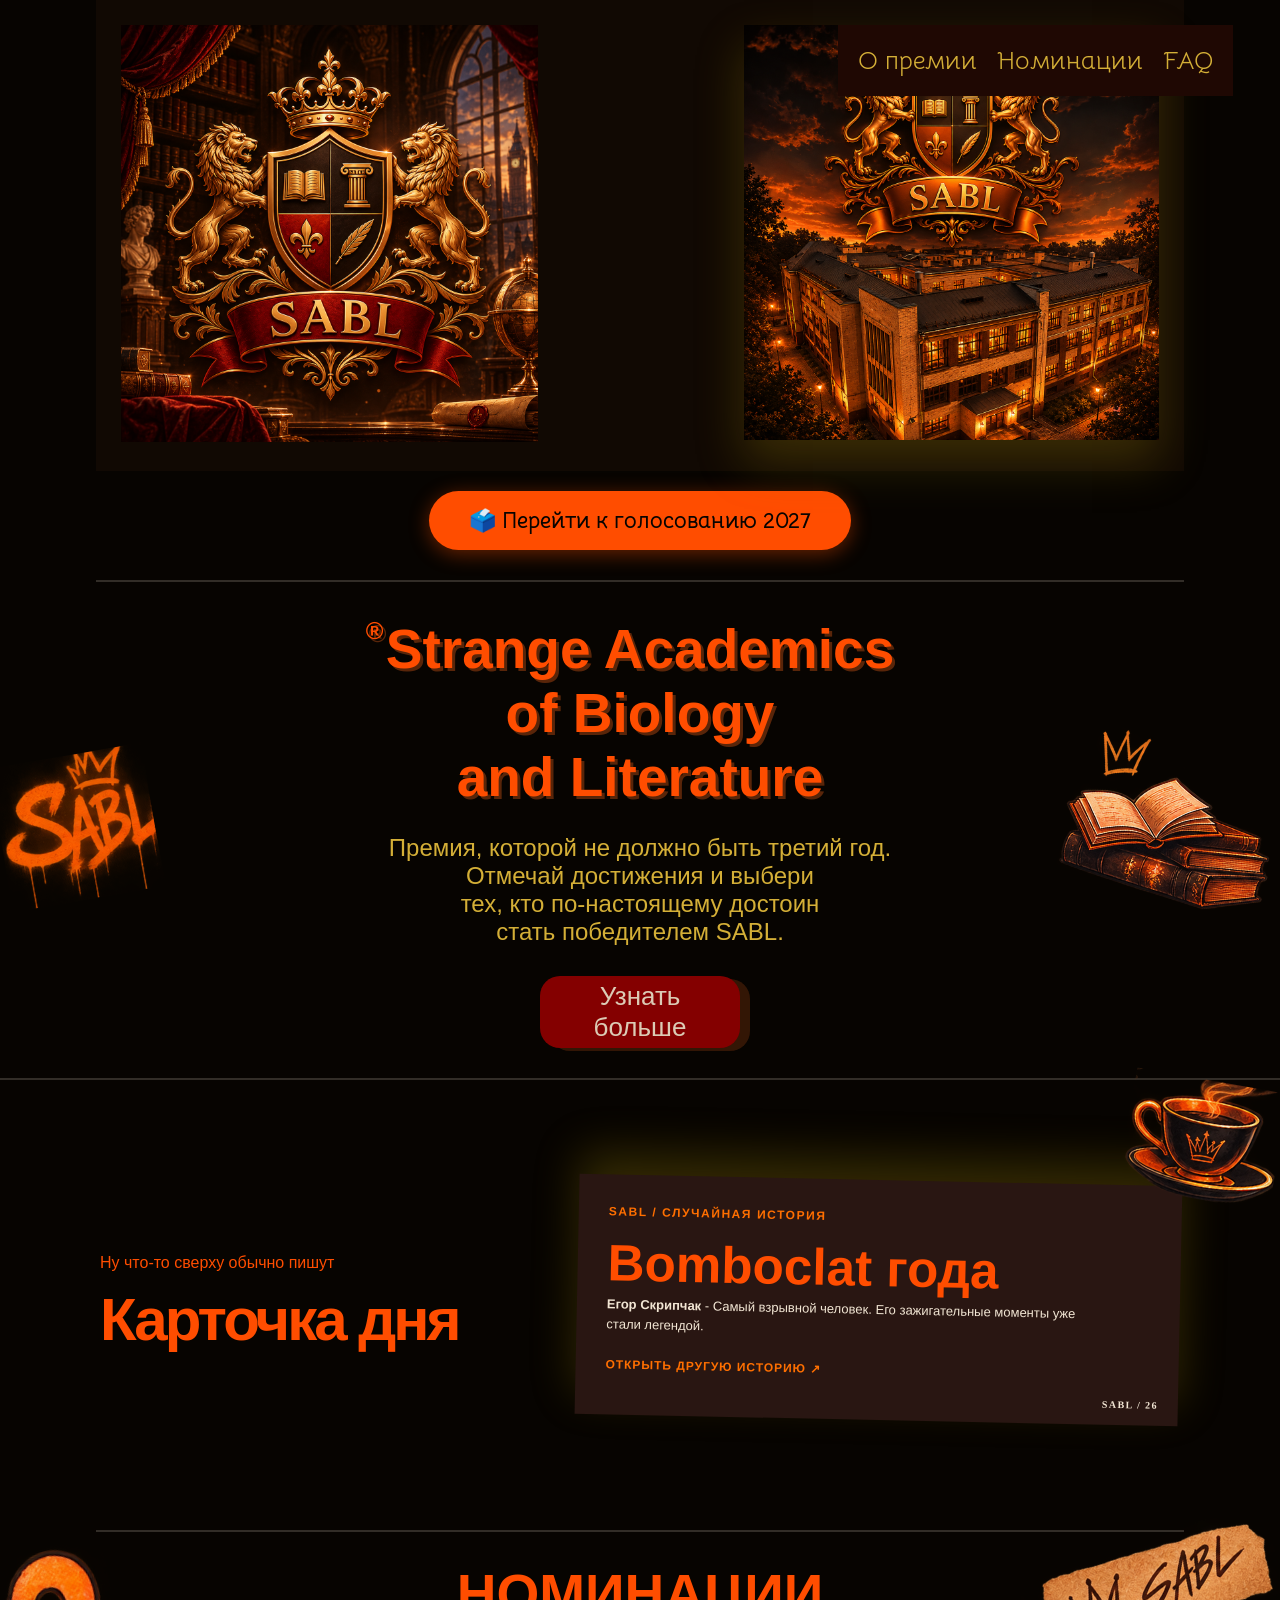
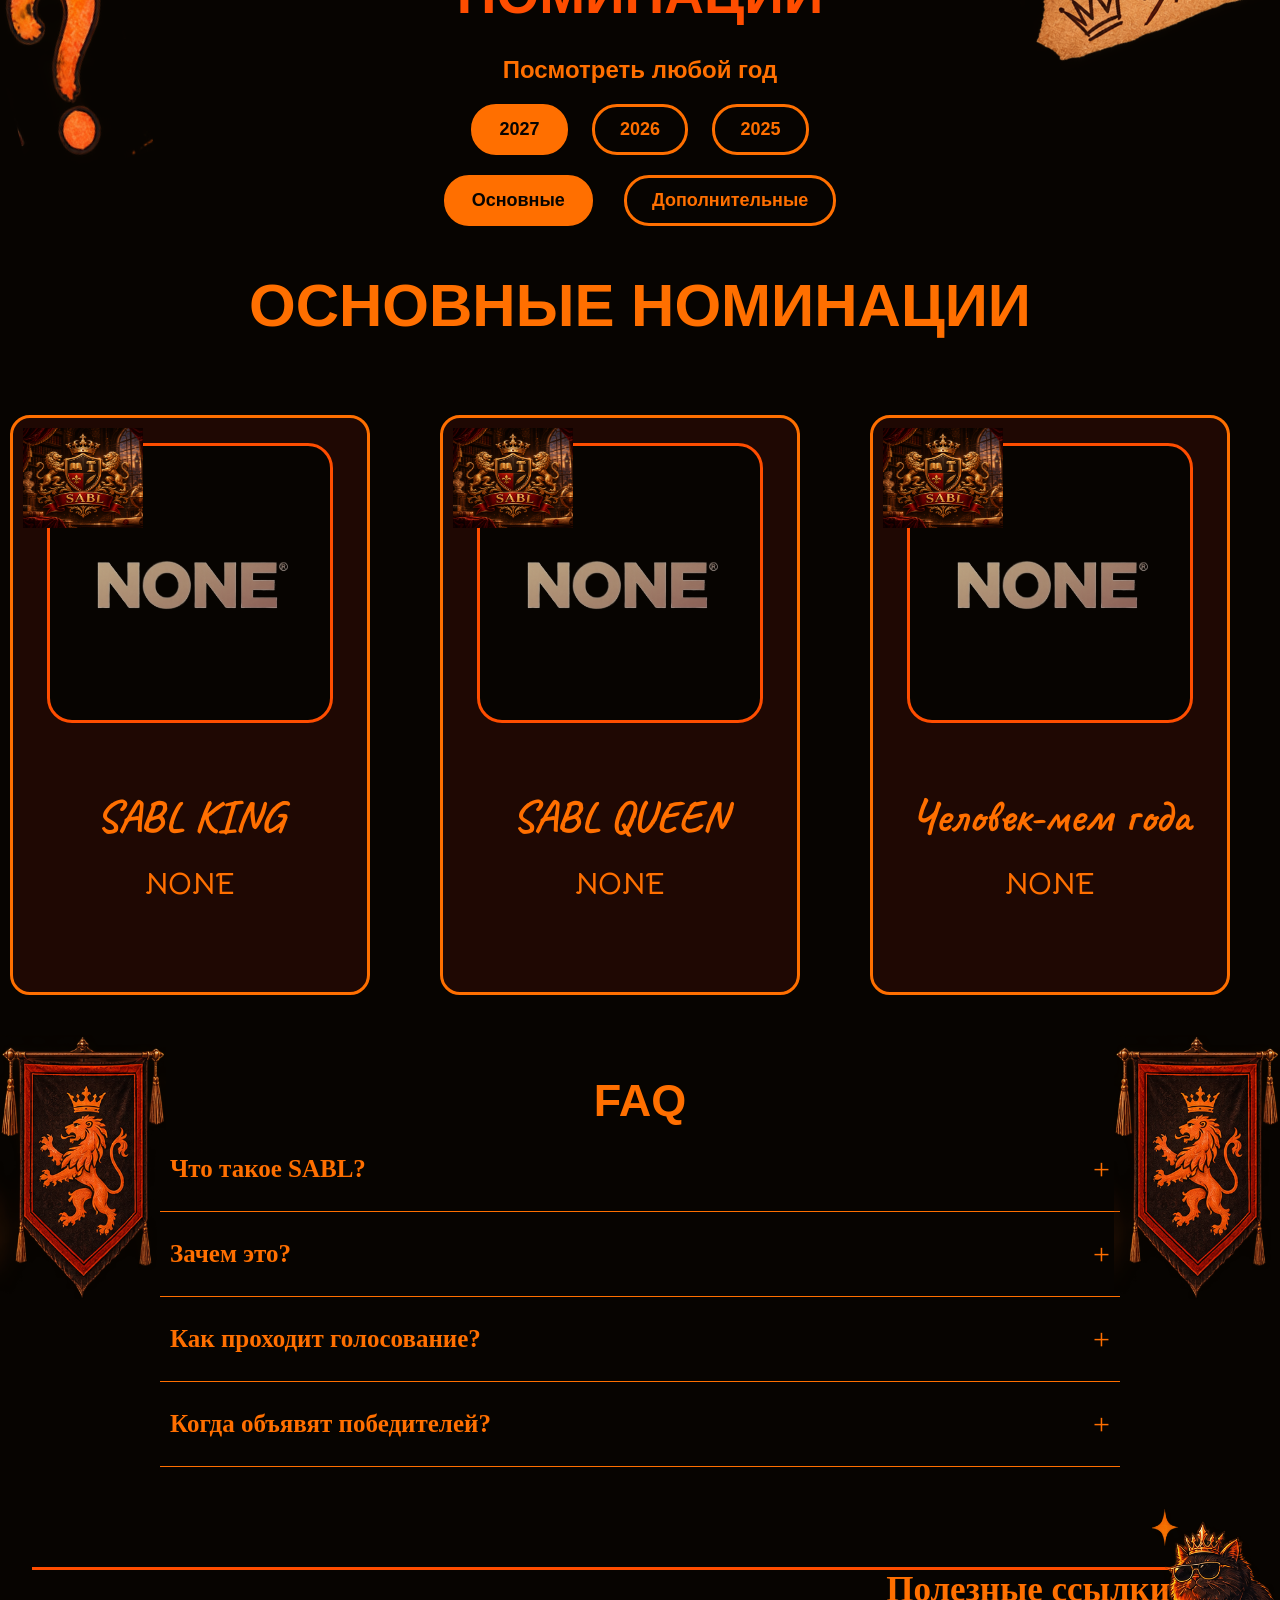
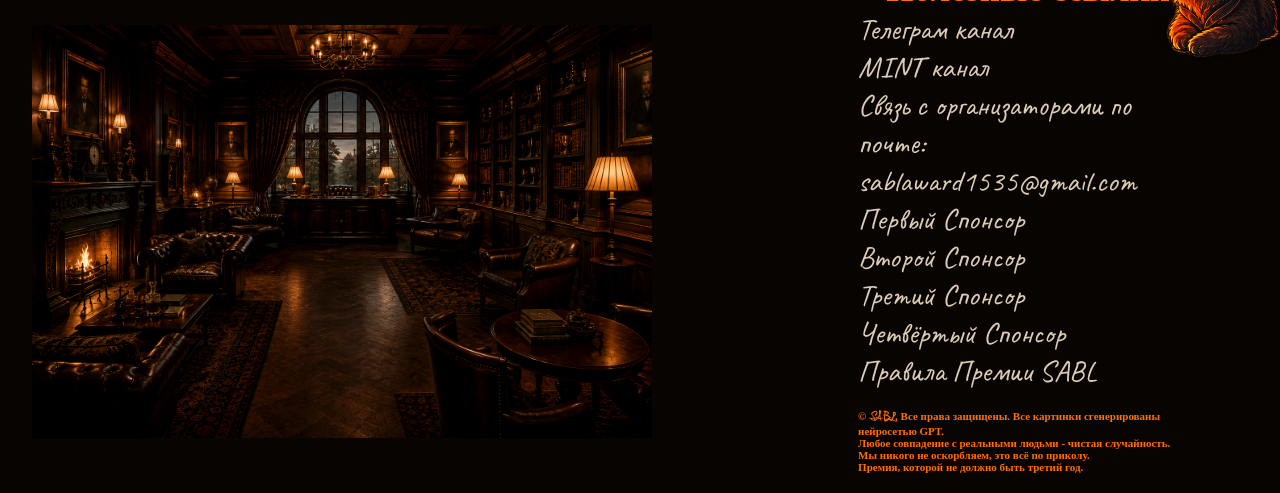
==== commit b50c0ebc: "v1.15" ====
--- a/index.html
+++ b/index.html
@@ -93,7 +93,7 @@
                     <div class="nomins">
                         <article class="nomcard">
                             <div class="image"> <img src="вспомогательные_объекты/NONE.png" alt="NONE"> </div>
-                            <img class="sabl_card_logo" src="вспомогательные_объекты/Logo_sabl_2026_2027.jpg" alt="logo" loading="lazy">
+                            <img class="sabl_card_logo" src="вспомогательные_объекты/Logo_sabl_2026_2027.png" alt="logo" loading="lazy">
                             <div class="nom_info">
                                 <p>
                                     SABL KING <br>
@@ -104,7 +104,7 @@
 
                         <article class="nomcard">
                             <div class="image"> <img src="вспомогательные_объекты/NONE.png" alt="NONE"> </div>
-                            <img class="sabl_card_logo" src="вспомогательные_объекты/Logo_sabl_2026_2027.jpg" alt="logo" loading="lazy">
+                            <img class="sabl_card_logo" src="вспомогательные_объекты/Logo_sabl_2026_2027.png" alt="logo" loading="lazy">
                             <div class="nom_info">
                                 <p>
                                     SABL QUEEN <br>
@@ -115,7 +115,7 @@
 
                         <article class="nomcard">
                             <div class="image"> <img src="вспомогательные_объекты/NONE.png" alt="NONE"> </div>
-                            <img class="sabl_card_logo" src="вспомогательные_объекты/Logo_sabl_2026_2027.jpg" alt="logo" loading="lazy">
+                            <img class="sabl_card_logo" src="вспомогательные_объекты/Logo_sabl_2026_2027.png" alt="logo" loading="lazy">
                             <div class="nom_info">
                                 <p>
                                     Человек-мем года <br>
@@ -126,7 +126,7 @@
 
                         <article class="nomcard">
                             <div class="image"> <img src="вспомогательные_объекты/NONE.png" alt="NONE"> </div>
-                            <img class="sabl_card_logo" src="вспомогательные_объекты/Logo_sabl_2026_2027.jpg" alt="logo" loading="lazy">
+                            <img class="sabl_card_logo" src="вспомогательные_объекты/Logo_sabl_2026_2027.png" alt="logo" loading="lazy">
                             <div class="nom_info">
                                 <p>
                                     Учителя года <br>
@@ -137,7 +137,7 @@
 
                         <article class="nomcard">
                             <div class="image"> <img src="вспомогательные_объекты/NONE.png" alt="NONE"> </div>
-                            <img class="sabl_card_logo" src="вспомогательные_объекты/Logo_sabl_2026_2027.jpg" alt="logo" loading="lazy">
+                            <img class="sabl_card_logo" src="вспомогательные_объекты/Logo_sabl_2026_2027.png" alt="logo" loading="lazy">
                             <div class="nom_info">
                                 <p>
                                     Bomboclat года <br>
@@ -148,7 +148,7 @@
 
                         <article class="nomcard">
                             <div class="image"> <img src="вспомогательные_объекты/NONE.png" alt="NONE"> </div>
-                            <img class="sabl_card_logo" src="вспомогательные_объекты/Logo_sabl_2026_2027.jpg" alt="logo" loading="lazy">
+                            <img class="sabl_card_logo" src="вспомогательные_объекты/Logo_sabl_2026_2027.png" alt="logo" loading="lazy">
                             <div class="nom_info">
                                 <p>
                                     Лучший завозёр <br>
@@ -159,7 +159,7 @@
 
                         <article class="nomcard">
                             <div class="image"> <img src="вспомогательные_объекты/NONE.png" alt="NONE"> </div>
-                            <img class="sabl_card_logo" src="вспомогательные_объекты/Logo_sabl_2026_2027.jpg" alt="logo" loading="lazy">
+                            <img class="sabl_card_logo" src="вспомогательные_объекты/Logo_sabl_2026_2027.png" alt="logo" loading="lazy">
                             <div class="nom_info">
                                 <p>
                                     Прайм года <br>
@@ -233,7 +233,7 @@
                     <div class="nomins">
                         <article class="nomcard">
                             <div class="image"> <img src="основные_номинации_2026/ivan_kop.png" alt="Копылов"> </div>
-                            <img class="sabl_card_logo" src="вспомогательные_объекты/Logo_sabl_2026_2027.jpg" alt="logo" loading="lazy">
+                            <img class="sabl_card_logo" src="вспомогательные_объекты/Logo_sabl_2026_2027.png" alt="logo" loading="lazy">
                             <div class="nom_info">
                                 <p>
                                     SABL KING <br>
@@ -244,7 +244,7 @@
 
                         <article class="nomcard">
                             <div class="image"> <img src="основные_номинации_2026/axmadulin_alex.png" alt="Ахмадулин"> </div>
-                            <img class="sabl_card_logo" src="вспомогательные_объекты/Logo_sabl_2026_2027.jpg" alt="logo" loading="lazy">
+                            <img class="sabl_card_logo" src="вспомогательные_объекты/Logo_sabl_2026_2027.png" alt="logo" loading="lazy">
                             <div class="nom_info">
                                 <p>
                                     SABL QUEEN <br>
@@ -255,7 +255,7 @@
 
                         <article class="nomcard">
                             <div class="image"> <img src="основные_номинации_2026/anton_plaxin.png" alt="Плаксин"> </div>
-                            <img class="sabl_card_logo" src="вспомогательные_объекты/Logo_sabl_2026_2027.jpg" alt="logo" loading="lazy">
+                            <img class="sabl_card_logo" src="вспомогательные_объекты/Logo_sabl_2026_2027.png" alt="logo" loading="lazy">
                             <div class="nom_info">
                                 <p>
                                     Человек-мем года <br>
@@ -266,7 +266,7 @@
 
                         <article class="nomcard">
                             <div class="image"> <img src="основные_номинации_2026/camorodov_maksim.jpg" alt="Самородов"> </div>
-                            <img class="sabl_card_logo" src="вспомогательные_объекты/Logo_sabl_2026_2027.jpg" alt="logo" loading="lazy">
+                            <img class="sabl_card_logo" src="вспомогательные_объекты/Logo_sabl_2026_2027.png" alt="logo" loading="lazy">
                             <div class="nom_info">
                                 <p>
                                     Учитель года <br>
@@ -277,7 +277,7 @@
 
                         <article class="nomcard">
                             <div class="image"> <img src="основные_номинации_2026/egor_chak.png" alt="Скрипчак"> </div>
-                            <img class="sabl_card_logo" src="вспомогательные_объекты/Logo_sabl_2026_2027.jpg" alt="logo" loading="lazy">
+                            <img class="sabl_card_logo" src="вспомогательные_объекты/Logo_sabl_2026_2027.png" alt="logo" loading="lazy">
                             <div class="nom_info">
                                 <p>
                                     Bomboclat года <br>
@@ -288,7 +288,7 @@
 
                         <article class="nomcard">
                             <div class="image"> <img src="основные_номинации_2026/artem_kopneenko.png" alt="Корниенко"> </div>
-                            <img class="sabl_card_logo" src="вспомогательные_объекты/Logo_sabl_2026_2027.jpg" alt="logo" loading="lazy">
+                            <img class="sabl_card_logo" src="вспомогательные_объекты/Logo_sabl_2026_2027.png" alt="logo" loading="lazy">
                             <div class="nom_info">
                                 <p>
                                     Лучший завозёр <br>
@@ -299,7 +299,7 @@
 
                         <article class="nomcard">
                             <div class="image"> <img src="основные_номинации_2026/ivan_kop.png" alt="Копылов"> </div>
-                            <img class="sabl_card_logo" src="вспомогательные_объекты/Logo_sabl_2026_2027.jpg" alt="logo" loading="lazy">
+                            <img class="sabl_card_logo" src="вспомогательные_объекты/Logo_sabl_2026_2027.png" alt="logo" loading="lazy">
                             <div class="nom_info">
                                 <p>
                                     Прайм года <br>
@@ -316,7 +316,7 @@
                     <div class="nomins">
                         <article class="nomcard">
                             <div id="event-goda" class="image"> <img src="дополнительные_номинации_2026/sobutia_goda.png" alt="Событие"> </div>
-                            <img class="sabl_card_logo" src="вспомогательные_объекты/Logo_sabl_2026_2027.jpg" alt="logo" loading="lazy">
+                            <img class="sabl_card_logo" src="вспомогательные_объекты/Logo_sabl_2026_2027.png" alt="logo" loading="lazy">
                             <div class="nom_info">
                                 <p>
                                     Событие года <br>
@@ -327,7 +327,7 @@
 
                         <article class="nomcard">
                             <div id="feil-goda" class="image"> <img src="дополнительные_номинации_2026/feil_goda.png" alt="Фейл"> </div>
-                            <img class="sabl_card_logo" src="вспомогательные_объекты/Logo_sabl_2026_2027.jpg" alt="logo" loading="lazy">
+                            <img class="sabl_card_logo" src="вспомогательные_объекты/Logo_sabl_2026_2027.png" alt="logo" loading="lazy">
                             <div class="nom_info">
                                 <p>
                                     Фейл года <br>
@@ -338,7 +338,7 @@
 
                         <article class="nomcard">
                             <div class="image"> <img src="дополнительные_номинации_2026/maksim_tolmochov.png" alt="Толмачёв"> </div>
-                            <img class="sabl_card_logo" src="вспомогательные_объекты/Logo_sabl_2026_2027.jpg" alt="logo" loading="lazy">
+                            <img class="sabl_card_logo" src="вспомогательные_объекты/Logo_sabl_2026_2027.png" alt="logo" loading="lazy">
                             <div class="nom_info">
                                 <p>
                                     Гений года <br>
@@ -349,7 +349,7 @@
 
                         <article class="nomcard">
                             <div class="image"> <img src="дополнительные_номинации_2026/pak_anotolia.png" alt="Анатолий"> </div>
-                            <img class="sabl_card_logo" src="вспомогательные_объекты/Logo_sabl_2026_2027.jpg" alt="logo" loading="lazy">
+                            <img class="sabl_card_logo" src="вспомогательные_объекты/Logo_sabl_2026_2027.png" alt="logo" loading="lazy">
                             <div class="nom_info">
                                 <p>
                                     Человек-сюрприз года <br>
@@ -360,7 +360,7 @@
 
                         <article class="nomcard">
                             <div class="image"> <img src="дополнительные_номинации_2026/oleg_bondarenko.png" alt="Бондаренко"> </div>
-                            <img class="sabl_card_logo" src="вспомогательные_объекты/Logo_sabl_2026_2027.jpg" alt="logo" loading="lazy">
+                            <img class="sabl_card_logo" src="вспомогательные_объекты/Logo_sabl_2026_2027.png" alt="logo" loading="lazy">
                             <div class="nom_info">
                                 <p>
                                     Стиль года <br>
@@ -371,7 +371,7 @@
 
                         <article class="nomcard">
                             <div class="image"> <img src="дополнительные_номинации_2026/ilay_perov.png" alt="Перов"> </div>
-                            <img class="sabl_card_logo" src="вспомогательные_объекты/Logo_sabl_2026_2027.jpg" alt="logo" loading="lazy">
+                            <img class="sabl_card_logo" src="вспомогательные_объекты/Logo_sabl_2026_2027.png" alt="logo" loading="lazy">
                             <div class="nom_info">
                                 <p>
                                     Харизма года <br>
@@ -394,7 +394,7 @@
                     <div class="nomins">
                         <article class="nomcard">
                             <div class="image"> <img src="основные_номинации_2025/king.jpg" alt="Насолдин"> </div>
-                            <img class="sabl_card_logo" src="вспомогательные_объекты/Logo_sabl_2026_2027.jpg" alt="logo" loading="lazy">
+                            <img class="sabl_card_logo" src="вспомогательные_объекты/Logo_sabl_2026_2027.png" alt="logo" loading="lazy">
                             <div class="nom_info">
                                 <p>
                                     SABL KING <br>
@@ -405,7 +405,7 @@
 
                         <article class="nomcard">
                             <div class="image"> <img src="основные_номинации_2025/queen.jpeg" alt="Ахмадулин"> </div>
-                            <img class="sabl_card_logo" src="вспомогательные_объекты/Logo_sabl_2026_2027.jpg" alt="logo" loading="lazy">
+                            <img class="sabl_card_logo" src="вспомогательные_объекты/Logo_sabl_2026_2027.png" alt="logo" loading="lazy">
                             <div class="nom_info">
                                 <p>
                                     SABL QUEEN <br>
@@ -416,7 +416,7 @@
 
                         <article class="nomcard">
                             <div class="image"> <img src="основные_номинации_2025/mem.jpeg" alt="ЛенскийZe"> </div>
-                            <img class="sabl_card_logo" src="вспомогательные_объекты/Logo_sabl_2026_2027.jpg" alt="logo" loading="lazy">
+                            <img class="sabl_card_logo" src="вспомогательные_объекты/Logo_sabl_2026_2027.png" alt="logo" loading="lazy">
                             <div class="nom_info">
                                 <p>
                                     Человек-мем года <br>
@@ -427,7 +427,7 @@
 
                         <article class="nomcard">
                             <div class="image"> <img src="основные_номинации_2025/bomboclat.jpeg" alt="Чак"> </div>
-                            <img class="sabl_card_logo" src="вспомогательные_объекты/Logo_sabl_2026_2027.jpg" alt="logo" loading="lazy">
+                            <img class="sabl_card_logo" src="вспомогательные_объекты/Logo_sabl_2026_2027.png" alt="logo" loading="lazy">
                             <div class="nom_info">
                                 <p>
                                     Bomboclat года <br>
@@ -438,7 +438,7 @@
 
                         <article class="nomcard">
                             <div class="image"> <img src="основные_номинации_2025/zavozer.png" alt="Седов"> </div>
-                            <img class="sabl_card_logo" src="вспомогательные_объекты/Logo_sabl_2026_2027.jpg" alt="logo" loading="lazy">
+                            <img class="sabl_card_logo" src="вспомогательные_объекты/Logo_sabl_2026_2027.png" alt="logo" loading="lazy">
                             <div class="nom_info">
                                 <p>
                                     Лучший завозёр <br>
@@ -449,7 +449,7 @@
 
                         <article class="nomcard">
                             <div class="image"> <img src="основные_номинации_2025/praim.jpg" alt="Насолдин"> </div>
-                            <img class="sabl_card_logo" src="вспомогательные_объекты/Logo_sabl_2026_2027.jpg" alt="logo" loading="lazy">
+                            <img class="sabl_card_logo" src="вспомогательные_объекты/Logo_sabl_2026_2027.png" alt="logo" loading="lazy">
                             <div class="nom_info">
                                 <p>
                                     Прайм года <br>
@@ -467,7 +467,7 @@
                     <div class="nomins">
                         <article class="nomcard">
                             <div class="image"> <img src="дополнительные_номинации_2025/teacher.jpg" alt="Учитель"> </div>
-                            <img class="sabl_card_logo" src="вспомогательные_объекты/Logo_sabl_2026_2027.jpg" alt="logo" loading="lazy">
+                            <img class="sabl_card_logo" src="вспомогательные_объекты/Logo_sabl_2026_2027.png" alt="logo" loading="lazy">
                             <div class="nom_info">
                                 <p>
                                     Учитель года <br>
@@ -478,7 +478,7 @@
 
                         <article class="nomcard">
                             <div class="image"> <img src="дополнительные_номинации_2025/minecraft.jpg" alt="майнкрафтер"> </div>
-                            <img class="sabl_card_logo" src="вспомогательные_объекты/Logo_sabl_2026_2027.jpg" alt="logo" loading="lazy">
+                            <img class="sabl_card_logo" src="вспомогательные_объекты/Logo_sabl_2026_2027.png" alt="logo" loading="lazy">
                             <div class="nom_info">
                                 <p>
                                     Лучший майнкрафтер года <br>
@@ -489,7 +489,7 @@
 
                         <article class="nomcard">
                             <div class="image"> <img src="дополнительные_номинации_2025/feil.png" alt="Фейл"> </div>
-                            <img class="sabl_card_logo" src="вспомогательные_объекты/Logo_sabl_2026_2027.jpg" alt="logo" loading="lazy">
+                            <img class="sabl_card_logo" src="вспомогательные_объекты/Logo_sabl_2026_2027.png" alt="logo" loading="lazy">
                             <div class="nom_info">
                                 <p>
                                     Фейл года <br>
@@ -500,7 +500,7 @@
 
                         <article class="nomcard">
                             <div class="image"> <img src="дополнительные_номинации_2025/event.jpg" alt="Событие"> </div>
-                            <img class="sabl_card_logo" src="вспомогательные_объекты/Logo_sabl_2026_2027.jpg" alt="logo" loading="lazy">
+                            <img class="sabl_card_logo" src="вспомогательные_объекты/Logo_sabl_2026_2027.png" alt="logo" loading="lazy">
                             <div class="nom_info">
                                 <p>
                                     Событие года <br>
@@ -511,7 +511,7 @@
 
                         <article class="nomcard">
                             <div class="image"> <img src="дополнительные_номинации_2025/ParaGoda.jpg" alt="Пара"> </div>
-                            <img class="sabl_card_logo" src="вспомогательные_объекты/Logo_sabl_2026_2027.jpg" alt="logo" loading="lazy">
+                            <img class="sabl_card_logo" src="вспомогательные_объекты/Logo_sabl_2026_2027.png" alt="logo" loading="lazy">
                             <div class="nom_info">
                                 <p>
                                     Пара года <br>
--- a/style.css
+++ b/style.css
@@ -116,17 +116,15 @@
 .pictures {
     display: flex;
     flex-direction: row;
-    align-items: center;
-    justify-content: center;
     width: 85%;
     padding: 25px;
+    margin: 0px auto;
     position: relative;
     background-color: #110903;
 }
 
 .main-logo img{
-    width: 80%;
-    filter: drop-shadow(var(--drop-orange));
+    width: 67%;
     transition: all 0.42s ease;
 }
 
@@ -135,7 +133,8 @@
 }
 
 .main-part{
-    width: 50%;
+    width: 40%;
+    height: 40%;
     pointer-events: none;
     box-shadow: var(--shadow);
 }
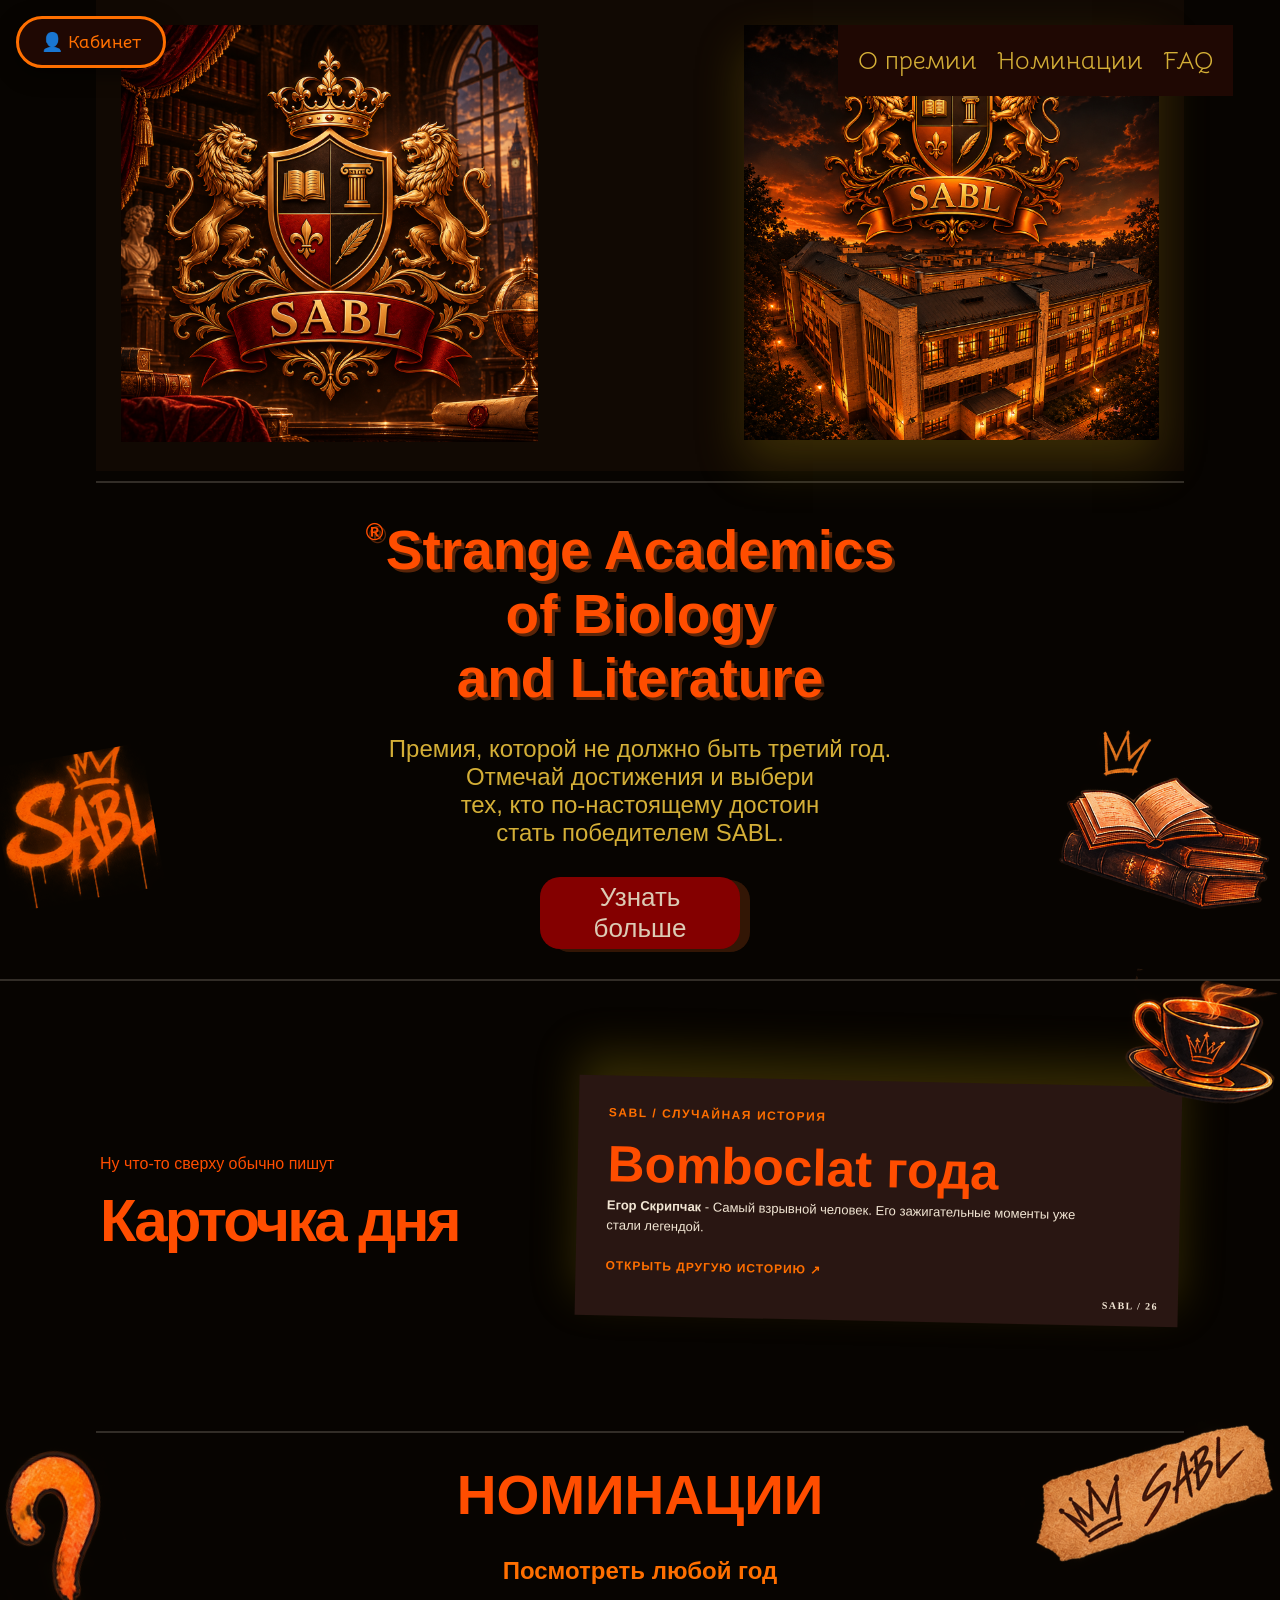
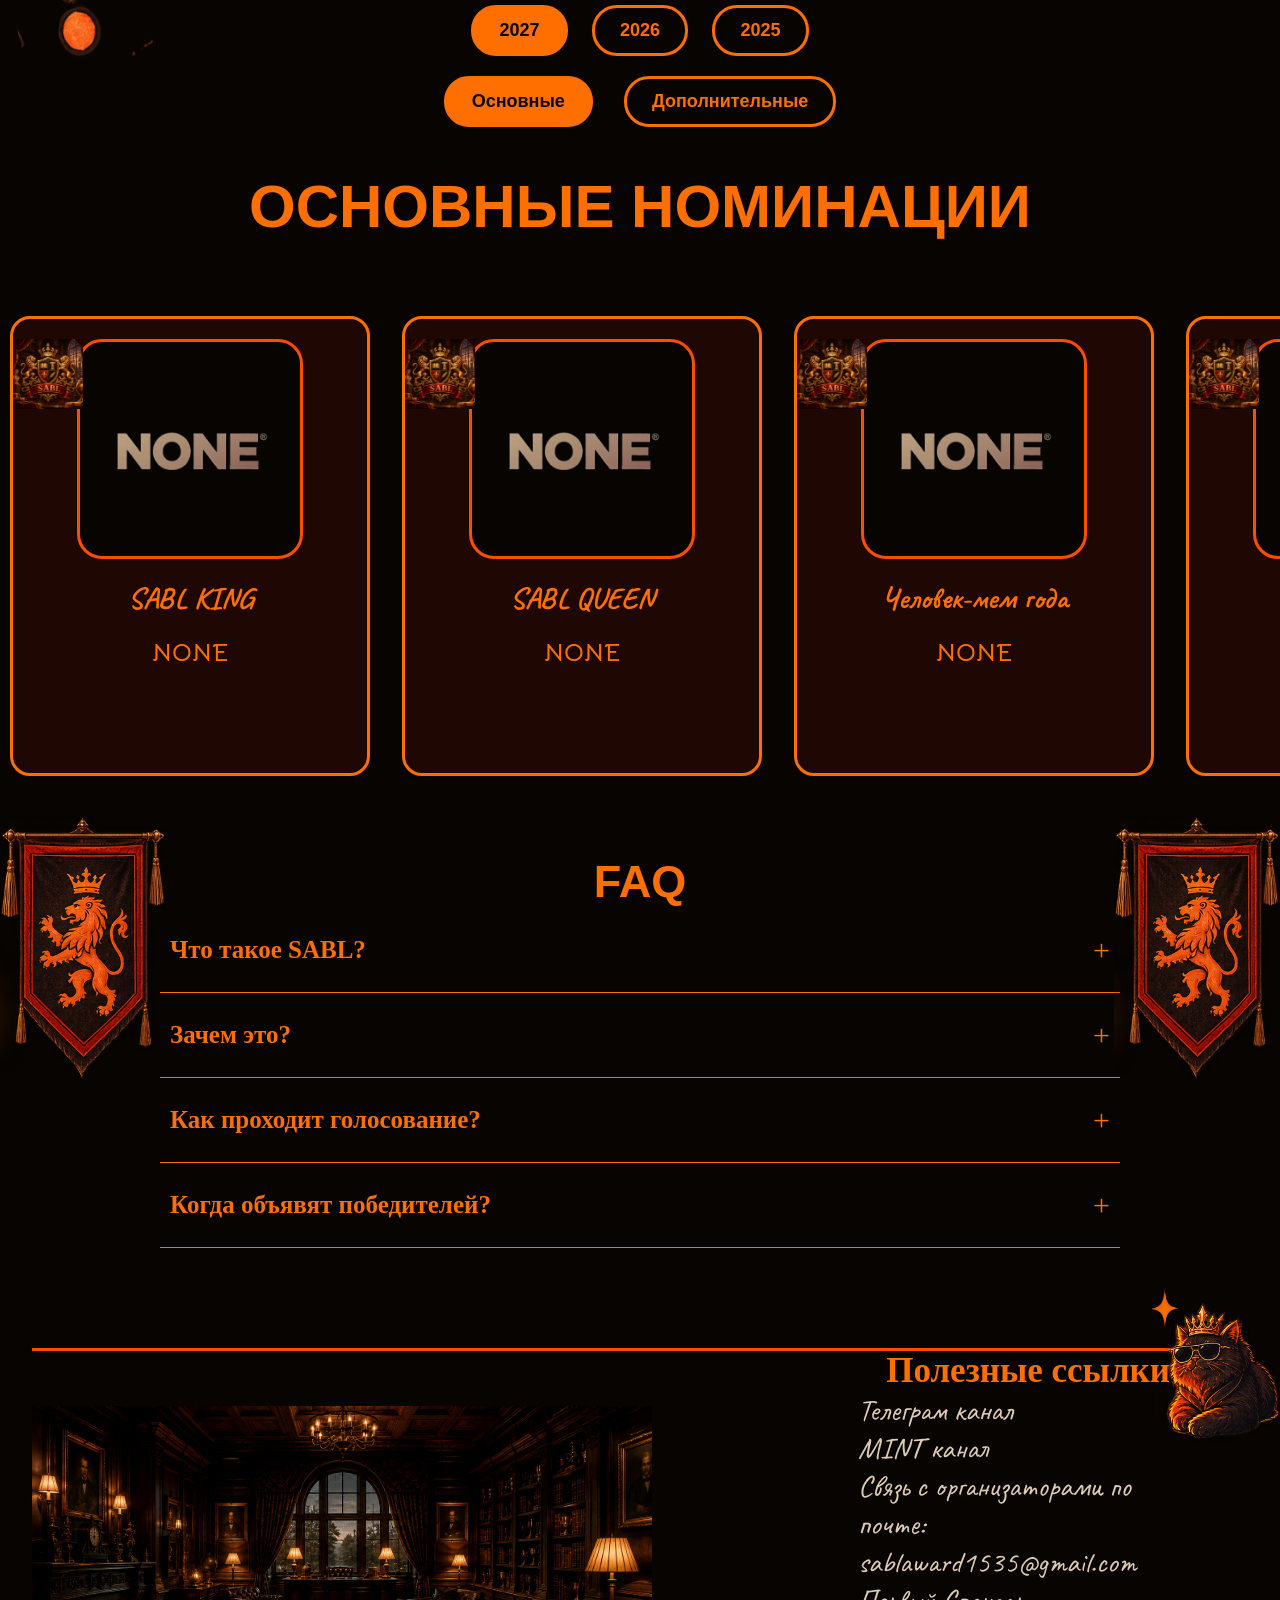
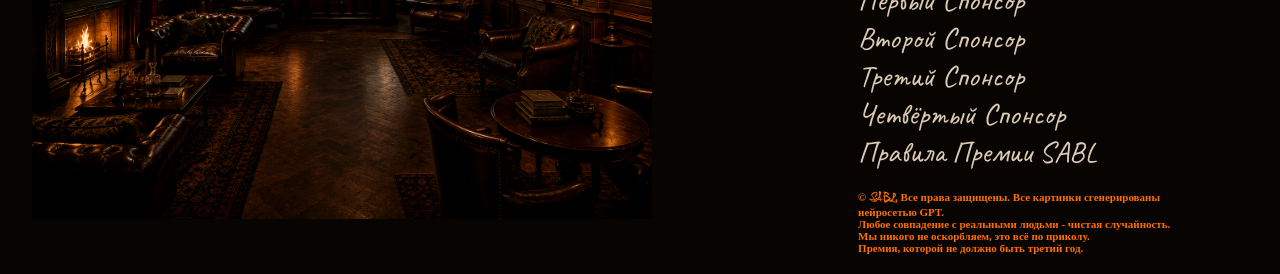
==== commit dc8539dc: "v2.0" ====
--- a/index.html
+++ b/index.html
@@ -13,8 +13,17 @@
     <link rel="icon" type="image/png" sizes="64x64" href="вспомогательные_объекты/sabl_web.png">
     <link rel="stylesheet" href="style.css">
     <link rel="stylesheet" href="styles.css">
+    <link rel="stylesheet" href="cabinet.css">
 </head>
 <body>
+    <button id="cabinetBtn" type="button">👤 Кабинет</button>
+
+    <div id="cabinetOverlay">
+        <button id="cabinetClose" type="button" aria-label="Закрыть кабинет">✕</button>
+        <div class="cab-panel">
+            <div id="cabinetBody"></div>
+        </div>
+    </div>
     <div class="fixed">
         <header>
             <nav>
@@ -38,9 +47,9 @@
                     </a>
                     <img class="main-part" id="about" src="вспомогательные_объекты/main_part.png" alt="1535">
                 </div>
-                <button class="quick-vote-btn" onclick="goToVoting2027()">
+                <!-- <button class="quick-vote-btn" onclick="goToVoting2027()">
                     🗳️ Перейти к голосованию 2027
-                </button>
+                </button> -->
                 <hr class="top-bottom">
                 <div class="sabl">
                     <h1><span>&reg;</span>Strange Academics <br>
@@ -140,17 +149,6 @@
                             <img class="sabl_card_logo" src="вспомогательные_объекты/Logo_sabl_2026_2027.png" alt="logo" loading="lazy">
                             <div class="nom_info">
                                 <p>
-                                    Bomboclat года <br>
-                                    <span>NONE</span>
-                                </p>
-                            </div>
-                        </article>
-
-                        <article class="nomcard">
-                            <div class="image"> <img src="вспомогательные_объекты/NONE.png" alt="NONE"> </div>
-                            <img class="sabl_card_logo" src="вспомогательные_объекты/Logo_sabl_2026_2027.png" alt="logo" loading="lazy">
-                            <div class="nom_info">
-                                <p>
                                     Лучший завозёр <br>
                                     <span>NONE</span>
                                 </p>
@@ -170,14 +168,14 @@
                     </div>
                 </div>
 
-                <div class="dop-noms" id="dop-vote-2027">
-                    <h2>🗳️ Голосование за дополнительные номинации</h2>
-                    <p class="vote-desc">Выбери 6 номинаций или предложи свои! Твой выбор сохранится на любом устройстве.</p>
+                <div class="dop-noms">
+                    <h2>Дополнительные номинации</h2>
+                    <!-- <p class="vote-desc">Выбери 6 номинаций или предложи свои! Твой выбор сохранится на любом устройстве.</p>
                     
-                    <!-- Кнопка входа / голосования -->
-                    <button class="vote-btn" id="openVoteBtn">Начать голосование</button>
-                    
-                    <!-- Модалка авторизации -->
+                     Кнопка входа / голосования
+                    <button class="vote-btn" id="openVoteBtn">Начать голосование</button> -->
+
+                    <!-- Модалка авторизации
                     <div class="vote-modal auth-modal" id="authModal">
                         <div class="vote-overlay"></div>
                         <div class="vote-content auth-content">
@@ -191,34 +189,92 @@
                                 <button type="submit" class="submit-auth-btn">Войти / Зарегистрироваться</button>
                             </form>
                         </div>
-                    </div>
-
-                    <!-- Модалка голосования -->
-                    <div class="vote-modal" id="voteModal">
+                    </div>-->
+                    <!-- <div class="vote-modal" id="voteModal">
                         <div class="vote-overlay"></div>
                         <div class="vote-content">
                             <button class="vote-close" id="closeVoteBtn">✕</button>
                             <h3>Выбери 6 дополнительных номинаций</h3>
-                            
-                            <!-- Счётчик -->
                             <div class="vote-counter" id="voteCounter">Выбрано: 0/6</div>
-                            
-                            <!-- Форма предложения -->
                             <div class="suggest-form">
                                 <input type="text" id="suggestNomInput" placeholder="Предложить свою номинацию..." maxlength="50">
                                 <button id="suggestNomBtn">➕ Добавить</button>
                                 <div class="suggest-error" id="suggestError"></div>
                             </div>
-                            
-                            <!-- Список номинаций -->
                             <div class="nominees-grid" id="nomineesGrid"></div>
-                            
-                            <!-- Кнопка подтверждения -->
                             <button class="submit-vote-btn" id="submitVoteBtn">✅ Подтвердить выбор</button>
                         </div>
+                    </div> -->
+                    <div class="nomins">
+                        <article class="nomcard">
+                            <div class="image"> <img src="вспомогательные_объекты/NONE.png" alt="NONE"> </div>
+                            <img class="sabl_card_logo" src="вспомогательные_объекты/Logo_sabl_2026_2027.png" alt="logo" loading="lazy">
+                            <div class="nom_info">
+                                <p>
+                                    Воздухан года <br>
+                                    <span>NONE</span>
+                                </p>
+                            </div>
+                        </article>
+
+                        <article class="nomcard">
+                            <div class="image"> <img src="вспомогательные_объекты/NONE.png" alt="NONE"> </div>
+                            <img class="sabl_card_logo" src="вспомогательные_объекты/Logo_sabl_2026_2027.png" alt="logo" loading="lazy">
+                            <div class="nom_info">
+                                <p>
+                                    Событие года <br>
+                                    <span>NONE</span>
+                                </p>
+                            </div>
+                        </article>
+
+
+                        <article class="nomcard">
+                            <div class="image"> <img src="вспомогательные_объекты/NONE.png" alt="NONE"> </div>
+                            <img class="sabl_card_logo" src="вспомогательные_объекты/Logo_sabl_2026_2027.png" alt="logo" loading="lazy">
+                            <div class="nom_info">
+                                <p>
+                                    Харизма года <br>
+                                    <span>NONE</span>
+                                </p>
+                            </div>
+                        </article>
+
+                        <article class="nomcard">
+                            <div class="image"> <img src="вспомогательные_объекты/NONE.png" alt="NONE"> </div>
+                            <img class="sabl_card_logo" src="вспомогательные_объекты/Logo_sabl_2026_2027.png" alt="logo" loading="lazy">
+                            <div class="nom_info">
+                                <p>
+                                    Пара года <br>
+                                    <span>NONE</span>
+                                </p>
+                            </div>
+                        </article>
+
+                        <article class="nomcard">
+                            <div class="image"> <img src="вспомогательные_объекты/NONE.png" alt="NONE"> </div>
+                            <img class="sabl_card_logo" src="вспомогательные_объекты/Logo_sabl_2026_2027.png" alt="logo" loading="lazy">
+                            <div class="nom_info">
+                                <p>
+                                    ПАРТИЯ ГОДА <br>
+                                    <span>NONE</span>
+                                </p>
+                            </div>
+                        </article>
+
+                        <article class="nomcard">
+                            <div class="image"> <img src="вспомогательные_объекты/NONE.png" alt="NONE"> </div>
+                            <img class="sabl_card_logo" src="вспомогательные_объекты/Logo_sabl_2026_2027.png" alt="logo" loading="lazy">
+                            <div class="nom_info">
+                                <p>
+                                    Стиль года <br>
+                                    <span>NONE</span>
+                                </p>
+                            </div>
+                        </article>
                     </div>
-                </div>
-
+
+                </div>
 
             </div>
 
@@ -632,5 +688,6 @@
 
     <script src="script.js"></script>
     <script src="vote.js"></script>
+    <script src="cabinet.js"></script>
 </body>
 </html>
--- a/style.css
+++ b/style.css
@@ -123,6 +123,11 @@
     background-color: #110903;
 }
 
+.main-logo{
+    width: 67%;
+    transition: all 0.42s ease;
+}
+
 .main-logo img{
     width: 67%;
     transition: all 0.42s ease;
@@ -374,8 +379,8 @@
 .nomins{
     display: flex;
     flex-wrap: nowrap;
-    gap: 70px;
     padding: 40px 10px;
+    gap: 32px;
     overflow-x: auto;
     overflow-y: hidden;
     width: 100%;
@@ -401,12 +406,11 @@
     display: flex;
     flex-direction: column;
     align-items: center;
-    gap: 50px;
     cursor: pointer;
     background-color: var(--ink-light);
-    width: 360px;
-    height: 580px;
-    padding: 10px;
+    width: 180px;
+    height: 460px;
+    padding: 20px;
     border: 3px solid var(--orange2);
     border-radius: 20px;
     position: relative;
@@ -414,8 +418,8 @@
 }
 
 .image{
-    height: 280px;
-    margin: 15px;
+    width: auto;
+    height: 220px;
     overflow: hidden;
     background-color: var(--back);
     border: 3px solid var(--orange);
@@ -428,7 +432,7 @@
 }
 
 .image img{
-    width: 280px; height: 280px;
+    width: 220px; height: 220px;
     object-fit: cover;
     filter: grayscale(.75) contrast(1.04);
     transition: all 0.42s ease;
@@ -437,9 +441,9 @@
 .sabl_card_logo{
     position: static;
     position: absolute;
-    height: 100px;
-    width: 120px;
-    left: 10px;
+    height: 70px;
+    width: 70px;
+    left: 0px;
 }
 
 .nom_info{
@@ -448,7 +452,8 @@
 }
 
 .nom_info p{
-    font-size: 45px;
+    margin-top: 20px;
+    font-size: 30px;
     font-weight: bold;
     font-family: "Caveat", cursive;
     text-align: center;
@@ -457,7 +462,7 @@
 .nom_info p span{
     display: block;
     margin-top: 20px;
-    font-size: 30px;
+    font-size: 25px;
     font-family: "Bellota", system-ui;
 }
 
@@ -643,7 +648,7 @@
 
 
 /* ДЛЯ ГОЛОСОВАНИЙ */
-.dop-noms { text-align: center; padding: 40px 20px; }
+.dop-noms { text-align: center;}
 .vote-desc { color: var(--cream); font-size: 18px; margin-bottom: 20px; line-height: 1.5; }
 
 .vote-btn {
--- a/cabinet.css
+++ b/cabinet.css
@@ -0,0 +1,95 @@
+/* ===== Кнопка «Кабинет» — фикс в левом верхнем углу ===== */
+#cabinetBtn{
+  position: fixed; top: 16px; left: 16px; z-index: 40;
+  display: inline-flex; align-items: center; gap: 8px;
+  padding: 12px 22px;
+  background: var(--ink-light); color: var(--orange2);
+  border: 3px solid var(--orange2); border-radius: 30px;
+  font-family: "Bellota", system-ui; font-size: 18px; font-weight: 700;
+  cursor: pointer; transition: all .35s ease;
+  box-shadow: 0 6px 20px rgba(0,0,0,.5);
+}
+#cabinetBtn:hover{ background: var(--orange2); color: var(--back); transform: scale(1.06) rotate(-1.5deg); }
+
+/* ===== Полноэкранный кабинет ===== */
+#cabinetOverlay{
+  display: none; position: fixed; inset: 0; z-index: 1000;
+  background: rgba(7,4,1,.95); backdrop-filter: blur(8px);
+  overflow-y: auto;
+}
+#cabinetOverlay.active{ display: block; animation: cabFade .25s ease; }
+@keyframes cabFade{ from{opacity:0} to{opacity:1} }
+
+#cabinetClose{
+  position: fixed; top: 16px; right: 20px; z-index: 1001;
+  width: 48px; height: 48px; border-radius: 50%;
+  background: var(--ink-light); border: 2px solid var(--orange);
+  color: var(--orange2); font-size: 24px; cursor: pointer; transition: all .3s;
+}
+#cabinetClose:hover{ background: var(--orange); color: var(--back); transform: rotate(90deg); }
+
+.cab-panel{
+  max-width: 960px; margin: 0 auto; padding: 90px 22px 60px;
+  color: var(--cream); font-family: "Bellota", system-ui;
+}
+.cab-panel h2{ color: var(--orange); font-family: "DM Serif Text", serif; font-size: 40px; margin: 0; }
+
+/* Вход */
+.cab-login{
+  max-width: 430px; margin: 8vh auto 0; background: var(--ink-light);
+  border: 3px solid var(--orange); border-radius: 24px; padding: 34px 28px; text-align: center;
+}
+.cab-login input{
+  width: 100%; padding: 13px; margin: 9px 0; background: var(--back);
+  border: 2px solid var(--line); border-radius: 12px; color: var(--cream);
+  font-size: 16px; font-family: "Bellota", system-ui;
+}
+.cab-login input:focus{ outline: none; border-color: var(--orange); }
+.cab-login button{
+  width: 100%; padding: 14px; margin-top: 14px; background: var(--orange);
+  color: var(--back); border: none; border-radius: 12px; font-size: 18px;
+  font-weight: 700; cursor: pointer; font-family: "Bellota", system-ui;
+}
+.cab-error{ color: var(--red-light); min-height: 20px; font-size: 14px; }
+
+/* Профиль */
+.cab-id{ display: flex; align-items: center; gap: 18px; margin-bottom: 30px; }
+.cab-avatar{
+  width: 84px; height: 84px; border-radius: 50%; flex-shrink: 0;
+  background: var(--orange); color: var(--back); font-size: 40px; font-weight: 700;
+  display: flex; align-items: center; justify-content: center;
+  font-family: "DM Serif Text", serif; box-shadow: 0 0 25px rgba(255,77,0,.35);
+}
+.cab-class{
+  display: inline-block; margin-top: 6px; padding: 4px 14px;
+  border: 2px solid var(--orange2); border-radius: 20px; color: var(--orange2); font-size: 15px;
+}
+.cab-section{ margin: 26px 0; }
+.cab-section h3{ color: var(--orange2); font-size: 22px; margin-bottom: 14px; }
+.cab-awards{ display: grid; grid-template-columns: repeat(auto-fill, minmax(220px, 1fr)); gap: 14px; }
+.cab-award-card{
+  background: var(--ink-light2); border: 2px solid var(--yellow); border-radius: 16px;
+  padding: 18px; position: relative; transform: rotate(.4deg); transition: transform .3s;
+}
+.cab-award-card:hover{ transform: rotate(0) translateY(-3px); }
+.cab-award-card .year{ position: absolute; top: 10px; right: 12px; color: var(--muted); font-size: 13px; }
+.cab-award-card p{ color: var(--yellow); font-size: 18px; font-weight: 700; margin: 0; }
+.cab-empty{ color: var(--muted); font-size: 16px; }
+.cab-votes{ display: flex; flex-wrap: wrap; gap: 10px; }
+.cab-chip{
+  padding: 8px 16px; background: var(--ink-light2); border: 2px solid var(--orange2);
+  border-radius: 20px; color: var(--cream); font-size: 15px;
+}
+.cab-logout{
+  margin-top: 34px; padding: 12px 26px; background: transparent;
+  border: 2px solid var(--red-light); color: var(--red-light); border-radius: 14px;
+  font-size: 16px; cursor: pointer; font-family: "Bellota", system-ui; transition: all .3s;
+}
+.cab-logout:hover{ background: var(--red-light); color: var(--cream); }
+
+@media (max-width: 600px){
+  .cab-panel{ padding: 80px 14px 40px; }
+  .cab-panel h2{ font-size: 30px; }
+  .cab-awards{ grid-template-columns: 1fr 1fr; }
+  #cabinetBtn{ padding: 10px 16px; font-size: 15px; }
+}
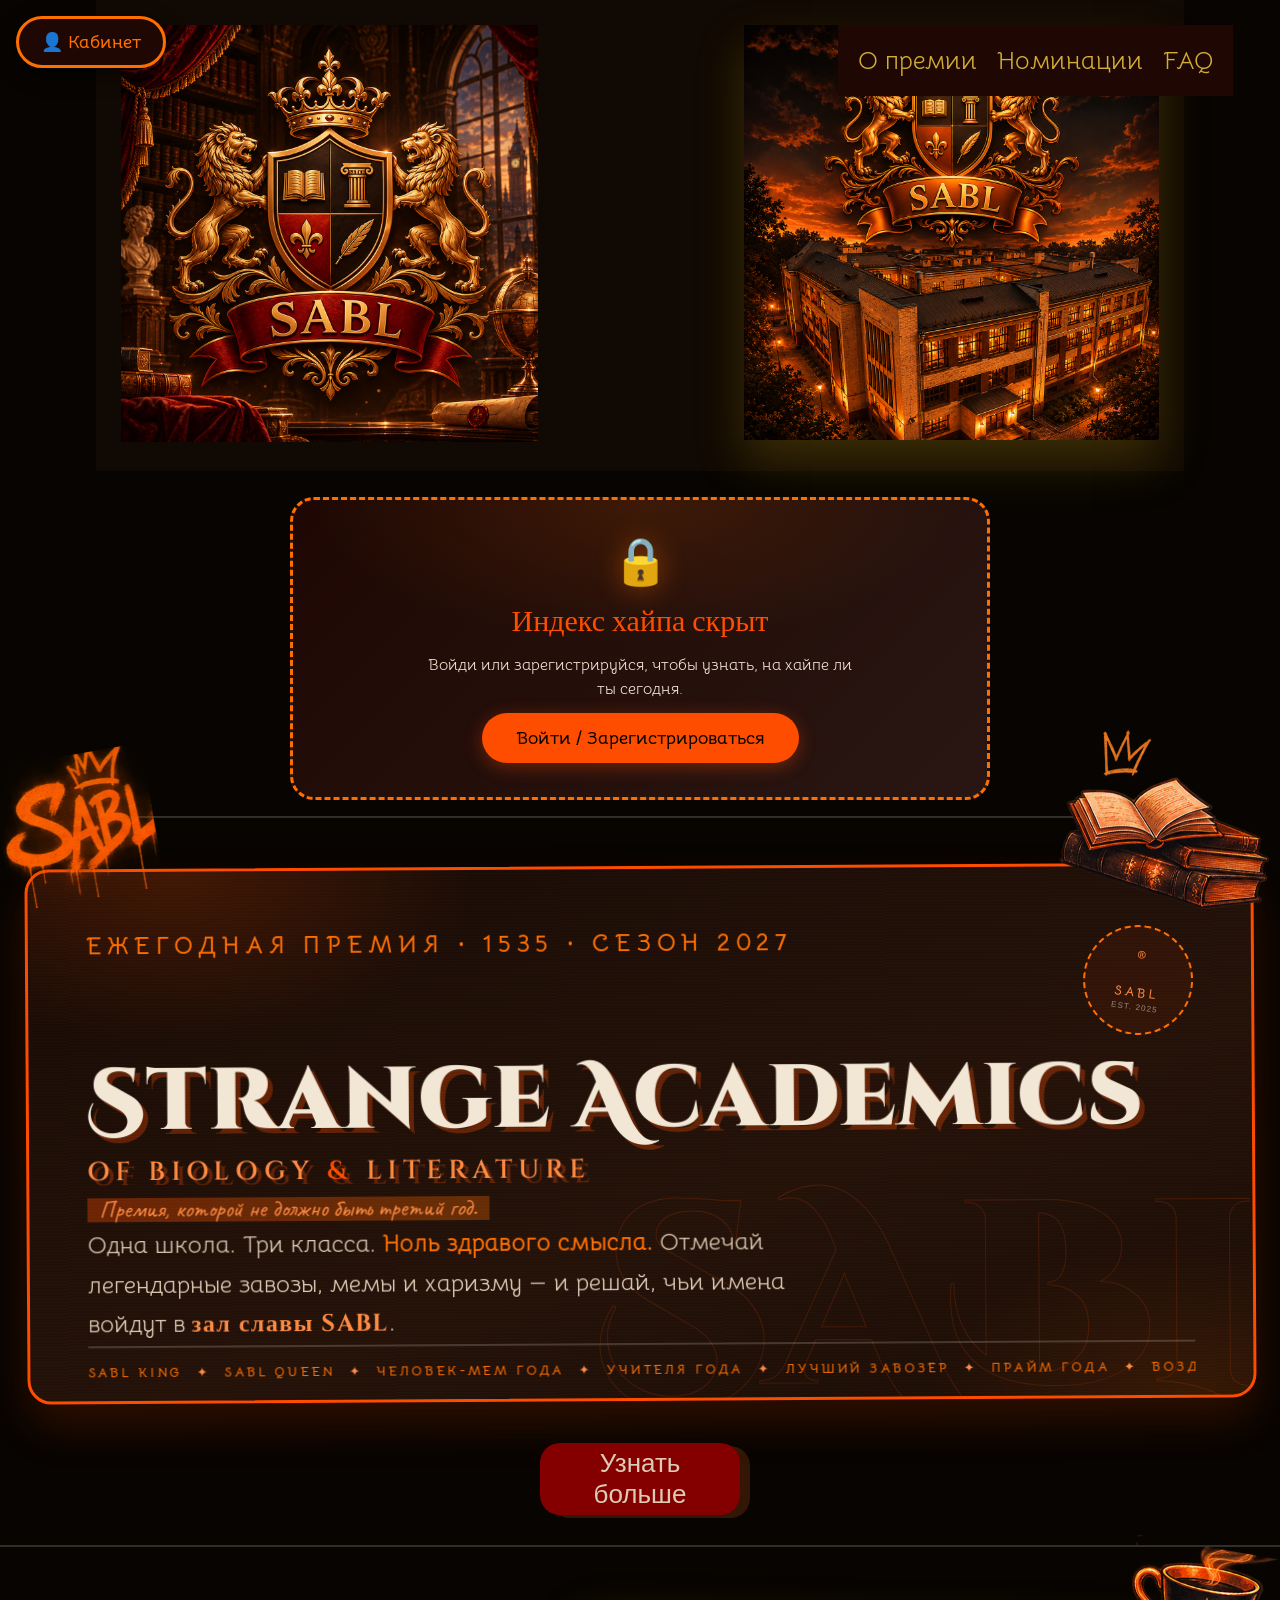
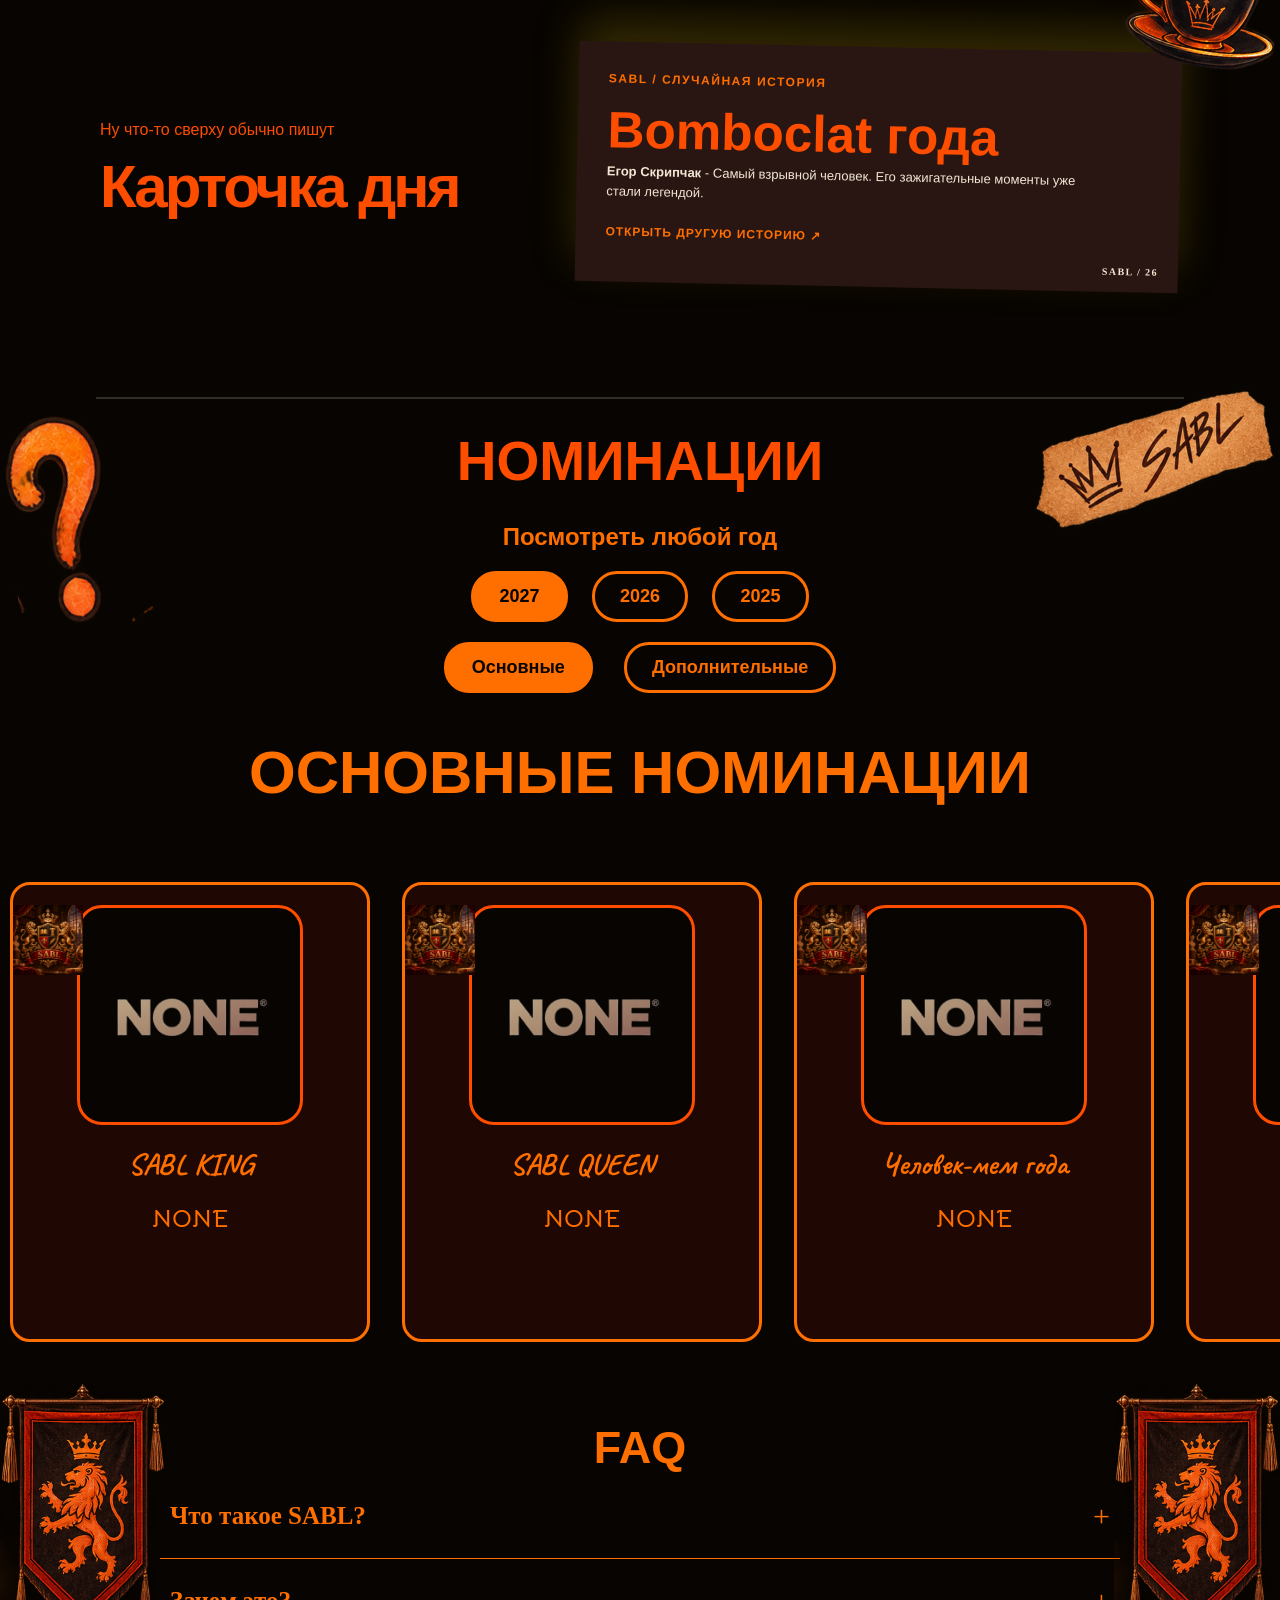
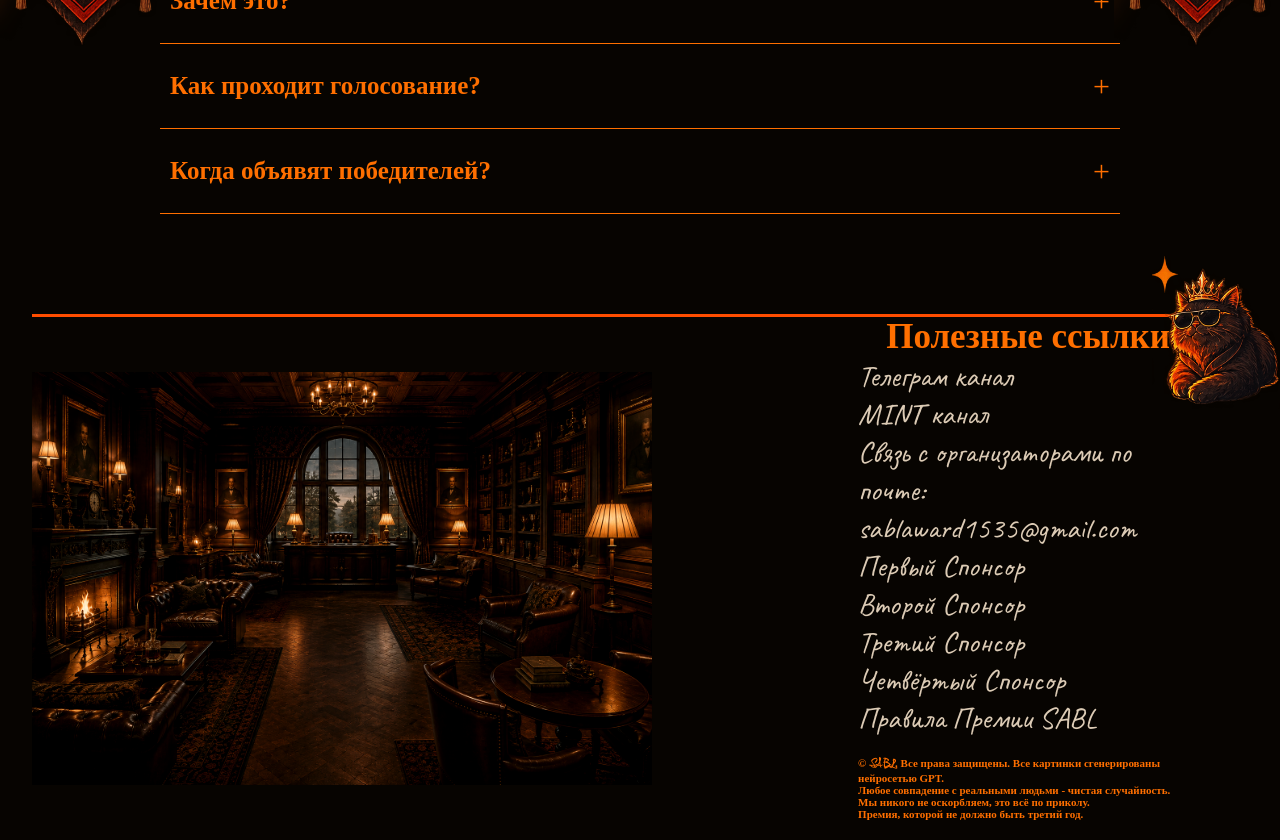
==== commit 7e574943: "v1.16" ====
--- a/index.html
+++ b/index.html
@@ -10,10 +10,13 @@
     <link rel="stylesheet" href="https://fonts.googleapis.com/css2?family=Bellota:ital,wght@0,300;0,400;0,700;1,300;1,400;1,700&display=swap">
     <link rel="stylesheet" href="https://fonts.googleapis.com/css2?family=DM+Serif+Text:ital@0;1&display=swap">
     <link rel="stylesheet" href="https://fonts.googleapis.com/css2?family=Caveat:wght@400..700&family=DM+Serif+Text:ital@0;1&display=swap">
+    <link rel="stylesheet" href="https://fonts.googleapis.com/css2?family=Cinzel:wght@400..900&family=Cinzel+Decorative:wght@400;700;900&display=swap">
     <link rel="icon" type="image/png" sizes="64x64" href="вспомогательные_объекты/sabl_web.png">
     <link rel="stylesheet" href="style.css">
     <link rel="stylesheet" href="styles.css">
     <link rel="stylesheet" href="cabinet.css">
+    <link rel="stylesheet" href="hype.css">
+    <link rel="stylesheet" href="sabl.css">
 </head>
 <body>
     <button id="cabinetBtn" type="button">👤 Кабинет</button>
@@ -50,16 +53,26 @@
                 <!-- <button class="quick-vote-btn" onclick="goToVoting2027()">
                     🗳️ Перейти к голосованию 2027
                 </button> -->
+                <section id="hypeHome" hidden></section>
                 <hr class="top-bottom">
                 <div class="sabl">
-                    <h1><span>&reg;</span>Strange Academics <br>
-                         of Biology<br>
-                        and Literature</h1>
-                    <p> Премия, которой не должно быть третий год. <br>
-                        Отмечай достижения и выбери<br>
-                        тех, кто по-настоящему достоин<br>
-                        стать победителем SABL.<br>
-                    </p>
+                    <span class="sabl-bg" aria-hidden="true">SABL</span>
+                    <div class="sabl-head">
+                        <p class="sabl-kicker">Ежегодная премия · 1535 · сезон 2027</p>
+                        <div class="sabl-seal" aria-hidden="true"><i>®</i><b>SABL</b><small>EST. 2025</small></div>
+                    </div>
+                    <h1>
+                        <span class="l1">Strange Academics</span>
+                        <span class="l2">of Biology <em>&amp;</em> Literature</span>
+                    </h1>
+                    <p class="sabl-tag">Премия, которой не должно быть третий год.</p>
+                    <p class="sabl-copy">Одна школа. Три класса. <strong>Ноль здравого смысла.</strong> Отмечай легендарные завозы, мемы и харизму — и решай, чьи имена войдут в <em>зал славы SABL</em>.</p>
+                    <div class="sabl-ticker" aria-hidden="true">
+                        <div class="sabl-ticker-track">
+                            <span>SABL KING<i>✦</i>SABL QUEEN<i>✦</i>ЧЕЛОВЕК-МЕМ ГОДА<i>✦</i>УЧИТЕЛЯ ГОДА<i>✦</i>ЛУЧШИЙ ЗАВОЗЁР<i>✦</i>ПРАЙМ ГОДА<i>✦</i>ВОЗДУХАН ГОДА<i>✦</i>ХАРИЗМА ГОДА<i>✦</i>СТИЛЬ ГОДА<i>✦</i>СОБЫТИЕ ГОДА<i>✦</i>ПАРА ГОДА<i>✦</i>ПАРТИЯ ГОДА<i>✦</i></span>
+                            <span>SABL KING<i>✦</i>SABL QUEEN<i>✦</i>ЧЕЛОВЕК-МЕМ ГОДА<i>✦</i>УЧИТЕЛЯ ГОДА<i>✦</i>ЛУЧШИЙ ЗАВОЗЁР<i>✦</i>ПРАЙМ ГОДА<i>✦</i>ВОЗДУХАН ГОДА<i>✦</i>ХАРИЗМА ГОДА<i>✦</i>СТИЛЬ ГОДА<i>✦</i>СОБЫТИЕ ГОДА<i>✦</i>ПАРА ГОДА<i>✦</i>ПАРТИЯ ГОДА<i>✦</i></span>
+                        </div>
+                    </div>
                 </div>
 
                 <a class="qwer" href="https://t.me/+J8AarAYAgAY5ZTNi" target="_blank">Узнать <br> больше</a>
@@ -689,5 +702,6 @@
     <script src="script.js"></script>
     <script src="vote.js"></script>
     <script src="cabinet.js"></script>
+    <script src="hype.js"></script>
 </body>
 </html>
--- a/hype.css
+++ b/hype.css
@@ -0,0 +1,48 @@
+#hypeHome{width:min(92%,700px);margin:26px auto 6px;}
+#hypeHome[hidden]{display:none;}
+.hype-loading{text-align:center;color:var(--muted);font-family:"Bellota",system-ui;font-size:16px;padding:18px;border:2px dashed var(--line);border-radius:18px;}
+
+.hype-card{position:relative;overflow:hidden;padding:30px 26px;border:3px solid var(--orange);border-radius:24px;background:radial-gradient(600px 260px at 15% 0%,rgba(255,77,0,.16),transparent 60%),radial-gradient(500px 240px at 90% 100%,rgba(212,175,55,.12),transparent 60%),linear-gradient(135deg,var(--ink-light),var(--ink-light2));display:flex;flex-direction:column;align-items:center;text-align:center;gap:6px;animation:hypeIn .5s ease;box-shadow:var(--shadow);}
+@keyframes hypeIn{from{opacity:0;transform:translateY(14px)}to{opacity:1;transform:none}}
+.hype-card::before{content:'';position:absolute;inset:0;pointer-events:none;background:radial-gradient(320px 160px at 50% 30%,rgba(255,111,0,.14),transparent 70%);animation:hypePulse 3.2s ease-in-out infinite;}
+@keyframes hypePulse{0%,100%{opacity:.5}50%{opacity:1}}
+.hype-card.on{border-color:var(--orange);box-shadow:0 0 34px rgba(212,175,55,.22);}
+.hype-title{font-family:"Bellota",system-ui;font-weight:700;letter-spacing:.14em;color:var(--orange2);font-size:13px;text-transform:uppercase;margin-bottom:6px;}
+.hype-gauge{width:100%;max-width:360px;display:block;margin:0 auto;}
+.hype-track{fill:none;stroke:rgba(242,230,212,.12);stroke-width:12;stroke-linecap:round;}
+.hype-arc{fill:none;stroke-width:12;stroke-linecap:round;stroke-dasharray:251.327;transition:stroke-dashoffset 1.2s cubic-bezier(.22,.9,.3,1);}
+.hype-needle{transform-box:view-box;transform-origin:100px 100px;transition:transform 1.2s cubic-bezier(.22,.9,.3,1);}
+.hype-needle line{stroke:var(--cream);stroke-width:3;stroke-linecap:round;}
+.hype-needle circle{fill:var(--orange);}
+.hype-tick42{stroke:var(--yellow);stroke-width:2.5;}
+.hype-tick42-t{fill:var(--yellow);font:700 9px "Bellota",system-ui;text-anchor:middle;}
+.hype-tick67{stroke:var(--red-light);stroke-width:2.5;}
+.hype-tick67-t{fill:var(--red-light);font:700 9px "Bellota",system-ui;text-anchor:middle;}
+.hype-num{font-family:"DM Serif Text",serif;font-size:72px;line-height:1;color:var(--cream);margin-top:-6px;}
+.hype-card.on .hype-num{color:var(--yellow);text-shadow:0 0 22px rgba(212,175,55,.55);}
+.hype-label{font-family:"Caveat",cursive;font-size:36px;margin-top:4px;}
+.hype-label.on{color:var(--orange-light);}
+.hype-label.off{color:var(--muted);}
+.hype-curse{color:var(--red-light);font-size:14px;margin-top:2px;}
+.hype-timer{margin-top:12px;font-size:12px;color:var(--muted);font-family:"Bellota",system-ui;}
+.hype-timer b{color:var(--orange2);font-variant-numeric:tabular-nums;}
+.hype-spark{position:absolute;width:7px;height:7px;border-radius:50%;background:var(--clr);pointer-events:none;animation:hypeSpark .9s ease-out forwards;}
+@keyframes hypeSpark{from{transform:translate(0,0);opacity:1}to{transform:translate(var(--dx),var(--dy));opacity:0}}
+
+/* Замок для гостей */
+.hype-locked{position:relative;overflow:hidden;padding:34px 26px;border:3px dashed var(--orange2);border-radius:24px;background:radial-gradient(500px 220px at 50% 0%,rgba(255,111,0,.12),transparent 65%),linear-gradient(135deg,var(--ink-light),var(--ink-light2));display:flex;flex-direction:column;align-items:center;text-align:center;gap:12px;animation:hypeIn .5s ease;}
+.hype-lock-icon{font-size:46px;filter:drop-shadow(0 0 14px rgba(255,111,0,.45));animation:lockFloat 3s ease-in-out infinite;}
+@keyframes lockFloat{0%,100%{transform:translateY(0)}50%{transform:translateY(-6px)}}
+.hype-locked-title{font-family:"DM Serif Text",serif;font-size:30px;color:var(--orange);}
+.hype-locked p{color:var(--cream);font-size:16px;max-width:430px;line-height:1.5;font-family:"Bellota",system-ui;}
+#hypeLoginBtn{padding:14px 34px;background:var(--orange);color:var(--back);border:none;border-radius:30px;font-size:18px;font-weight:700;font-family:"Bellota",system-ui;cursor:pointer;transition:all .3s ease;box-shadow:0 4px 18px rgba(255,77,0,.35);}
+#hypeLoginBtn:hover{background:var(--orange-light);transform:scale(1.06) rotate(-1deg);}
+
+/* скроллбар кабинета в стиле сайта */
+#cabinetOverlay{scrollbar-width:thin;scrollbar-color:var(--orange2) var(--ink-light);}
+#cabinetOverlay::-webkit-scrollbar{width:10px;}
+#cabinetOverlay::-webkit-scrollbar-track{background:var(--ink-light);}
+#cabinetOverlay::-webkit-scrollbar-thumb{background:var(--orange2);border-radius:5px;}
+#cabinetOverlay::-webkit-scrollbar-thumb:hover{background:var(--orange);}
+
+@media (max-width:760px){.hype-card{padding:22px 16px;}.hype-num{font-size:54px;}.hype-label{font-size:28px;}.hype-locked-title{font-size:24px;}}
--- a/sabl.css
+++ b/sabl.css
@@ -0,0 +1,134 @@
+/* ===== АФИША SABL ===== */
+.sabl{
+  position:relative; overflow:hidden; text-align:left;
+  width:min(96%,1600px); /* хочешь строго 80% — поставь width:80%; */
+  margin:38px auto 12px;
+  padding:clamp(34px,4.6vw,64px) clamp(22px,4.5vw,64px) 0;
+  border:3px solid var(--orange); border-radius:24px;
+  background:linear-gradient(160deg,#170a04,#241209 60%,#1a0c05);
+  box-shadow:0 22px 45px rgba(255,77,0,.16);
+  transform:rotate(-.35deg); transition:transform .4s ease, box-shadow .4s ease;
+}
+.sabl:hover{ transform:rotate(0deg); box-shadow:0 26px 55px rgba(255,77,0,.26); }
+.sabl::before{
+  content:''; position:absolute; inset:0; pointer-events:none;
+  background:
+    radial-gradient(460px 260px at 12% 0%, rgba(255,77,0,.18), transparent 65%),
+    radial-gradient(420px 240px at 95% 100%, rgba(255,111,0,.12), transparent 65%);
+}
+.sabl::after{
+  content:''; position:absolute; inset:0; pointer-events:none; opacity:.5;
+  background:repeating-linear-gradient(0deg, rgba(242,230,212,.03) 0 1px, transparent 1px 3px);
+}
+.sabl > *{ position:relative; z-index:1; }
+.sabl-bg{
+  position:absolute; z-index:0; right:-12px; bottom:-38px; pointer-events:none; user-select:none;
+  font-family:"Cinzel Decorative",serif; font-weight:900;
+  font-size:clamp(130px,23vw,260px); line-height:1;
+  color:transparent; -webkit-text-stroke:1px rgba(255,77,0,.16);
+  animation:sablDrift 12s ease-in-out infinite alternate;
+}
+@keyframes sablDrift{ from{ transform:translateX(0); } to{ transform:translateX(-14px); } }
+
+.sabl-head{ display:flex; justify-content:space-between; align-items:flex-start; gap:16px; margin-bottom:4px; }
+.sabl p{ display:block; margin:0; transition:color .4s ease; }
+.sabl p:hover{ color:inherit; }
+.sabl-kicker{
+  display:flex; align-items:center; gap:10px;
+  font-family:"Bellota",system-ui; font-weight:700; font-size:13px;
+  letter-spacing:.24em; text-transform:uppercase; color:var(--orange2);
+  animation:sablFade .6s ease both;
+}
+.sabl-kicker::before{ content:''; width:30px; height:2px; background:var(--orange); }
+.sabl-kicker:hover{ color:var(--orange2); }
+
+.sabl-seal{
+  flex-shrink:0; width:110px; height:110px; border-radius:50%;
+  border:2px dashed var(--orange2); background:rgba(255,77,0,.07);
+  display:flex; flex-direction:column; align-items:center; justify-content:center; gap:2px;
+  color:var(--orange-light); transform:rotate(8deg); transition:transform .4s ease;
+  animation:sablSeal 4s ease-in-out infinite;
+}
+.sabl-seal:hover{ transform:rotate(-6deg) scale(1.08); }
+.sabl-seal i{ font-style:normal; font-family:"Cinzel",serif; font-size:34px; line-height:1; }
+.sabl-seal b{ font-family:"Bellota",system-ui; font-size:13px; letter-spacing:.22em; }
+.sabl-seal small{ font-size:8px; letter-spacing:.14em; color:var(--muted); }
+@keyframes sablSeal{ 0%,100%{ box-shadow:0 0 0 rgba(255,77,0,0); } 50%{ box-shadow:0 0 20px rgba(255,77,0,.3); } }
+
+.sabl h1{
+  margin:18px 0 6px; position:relative;
+  font-family:"Cinzel Decorative",serif; font-weight:900;
+  font-size:clamp(46px,6.8vw,104px); line-height:1.02; letter-spacing:.01em;
+  color:var(--cream); filter:drop-shadow(5px 5px 0 rgba(255,77,0,.30));
+}
+.sabl h1 span{
+  position:static; left:auto; display:block; font-size:inherit;
+  animation:sablLine .7s cubic-bezier(.2,.8,.2,1) both;
+}
+.sabl h1 .l1{ animation-delay:.05s; }
+.sabl h1 .l2{
+  font-family:"Cinzel",serif; font-weight:600; font-style:normal;
+  font-size:.3em; letter-spacing:.22em; text-transform:uppercase;
+  color:var(--orange-light); margin-top:12px; filter:none; animation-delay:.18s;
+}
+.sabl h1 .l2 em{ font-style:normal; color:var(--orange); }
+@keyframes sablLine{ from{ opacity:0; transform:translateY(26px) skewY(2deg); } to{ opacity:1; transform:none; } }
+
+.sabl-tag{
+  width:fit-content; margin:22px 0 14px; padding:2px 12px;
+  font-family:"Caveat",cursive; font-size:clamp(28px,3.2vw,42px); color:var(--orange-light);
+  transform:rotate(-1.2deg); transition:transform .3s ease;
+  background-image:linear-gradient(100deg, rgba(255,77,0,.34), rgba(255,111,0,.30));
+  background-repeat:no-repeat; background-position:0 62%; background-size:0% 72%;
+  animation:sablFade .6s .3s ease both, sablMark .9s .55s ease forwards;
+}
+.sabl-tag:hover{ color:var(--orange-light); transform:rotate(0deg) scale(1.02); }
+@keyframes sablMark{ to{ background-size:100% 72%; } }
+
+.sabl-copy{
+  max-width:760px; margin:0 0 30px;
+  font-family:"Bellota",system-ui; font-size:clamp(18px,1.7vw,23px);
+  line-height:1.65; color:var(--paper);
+  animation:sablFade .7s .35s ease both;
+}
+.sabl-copy:hover{ color:var(--cream); }
+.sabl-copy strong{ color:var(--orange2); }
+.sabl-copy em{
+  font-family:"Cinzel",serif; font-style:normal; font-weight:700;
+  letter-spacing:.06em; color:var(--orange-light);
+}
+@keyframes sablFade{ from{ opacity:0; transform:translateY(14px); } to{ opacity:1; transform:none; } }
+
+.sabl-ticker{
+  border-top:2px solid var(--line); padding:16px 0 20px; overflow:hidden;
+  animation:sablFade .7s .5s ease both;
+}
+.sabl-ticker-track{ display:flex; width:max-content; animation:sablTicker 26s linear infinite; }
+.sabl-ticker:hover .sabl-ticker-track{ animation-play-state:paused; }
+.sabl-ticker span{
+  white-space:nowrap; font-family:"Bellota",system-ui; font-weight:700;
+  font-size:13px; letter-spacing:.22em; color:var(--orange2);
+}
+.sabl-ticker i{ font-style:normal; color:var(--orange-light); padding:0 14px; }
+@keyframes sablTicker{ to{ transform:translateX(-50%); } }
+
+@media (max-width:700px){
+  .sabl{ width:94%; padding:22px 16px 0; transform:none; }
+  .sabl h1{ font-size:clamp(28px,8.4vw,44px); margin:12px 0 4px; }
+  .sabl h1 span{ position:static; left:auto; }
+  .sabl h1 .l2{ font-size:.34em; letter-spacing:.14em; margin-top:8px; }
+  .sabl-seal{ width:64px; height:64px; }
+  .sabl-seal i{ font-size:22px; }
+  .sabl-seal b{ font-size:9px; }
+  .sabl-seal small{ font-size:6px; }
+  .sabl-kicker{ font-size:10px; letter-spacing:.16em; }
+  .sabl-tag{ font-size:24px; margin:16px 0 10px; }
+  .sabl-copy{ font-size:16px; margin-bottom:22px; }
+  .sabl-ticker{ padding:12px 0 14px; }
+  .sabl-ticker span{ font-size:10px; }
+}
+
+@media (prefers-reduced-motion: reduce){
+  .sabl, .sabl *, .sabl *::before, .sabl *::after{ animation:none !important; transition:none !important; }
+  .sabl-tag{ background-size:100% 72%; }
+}
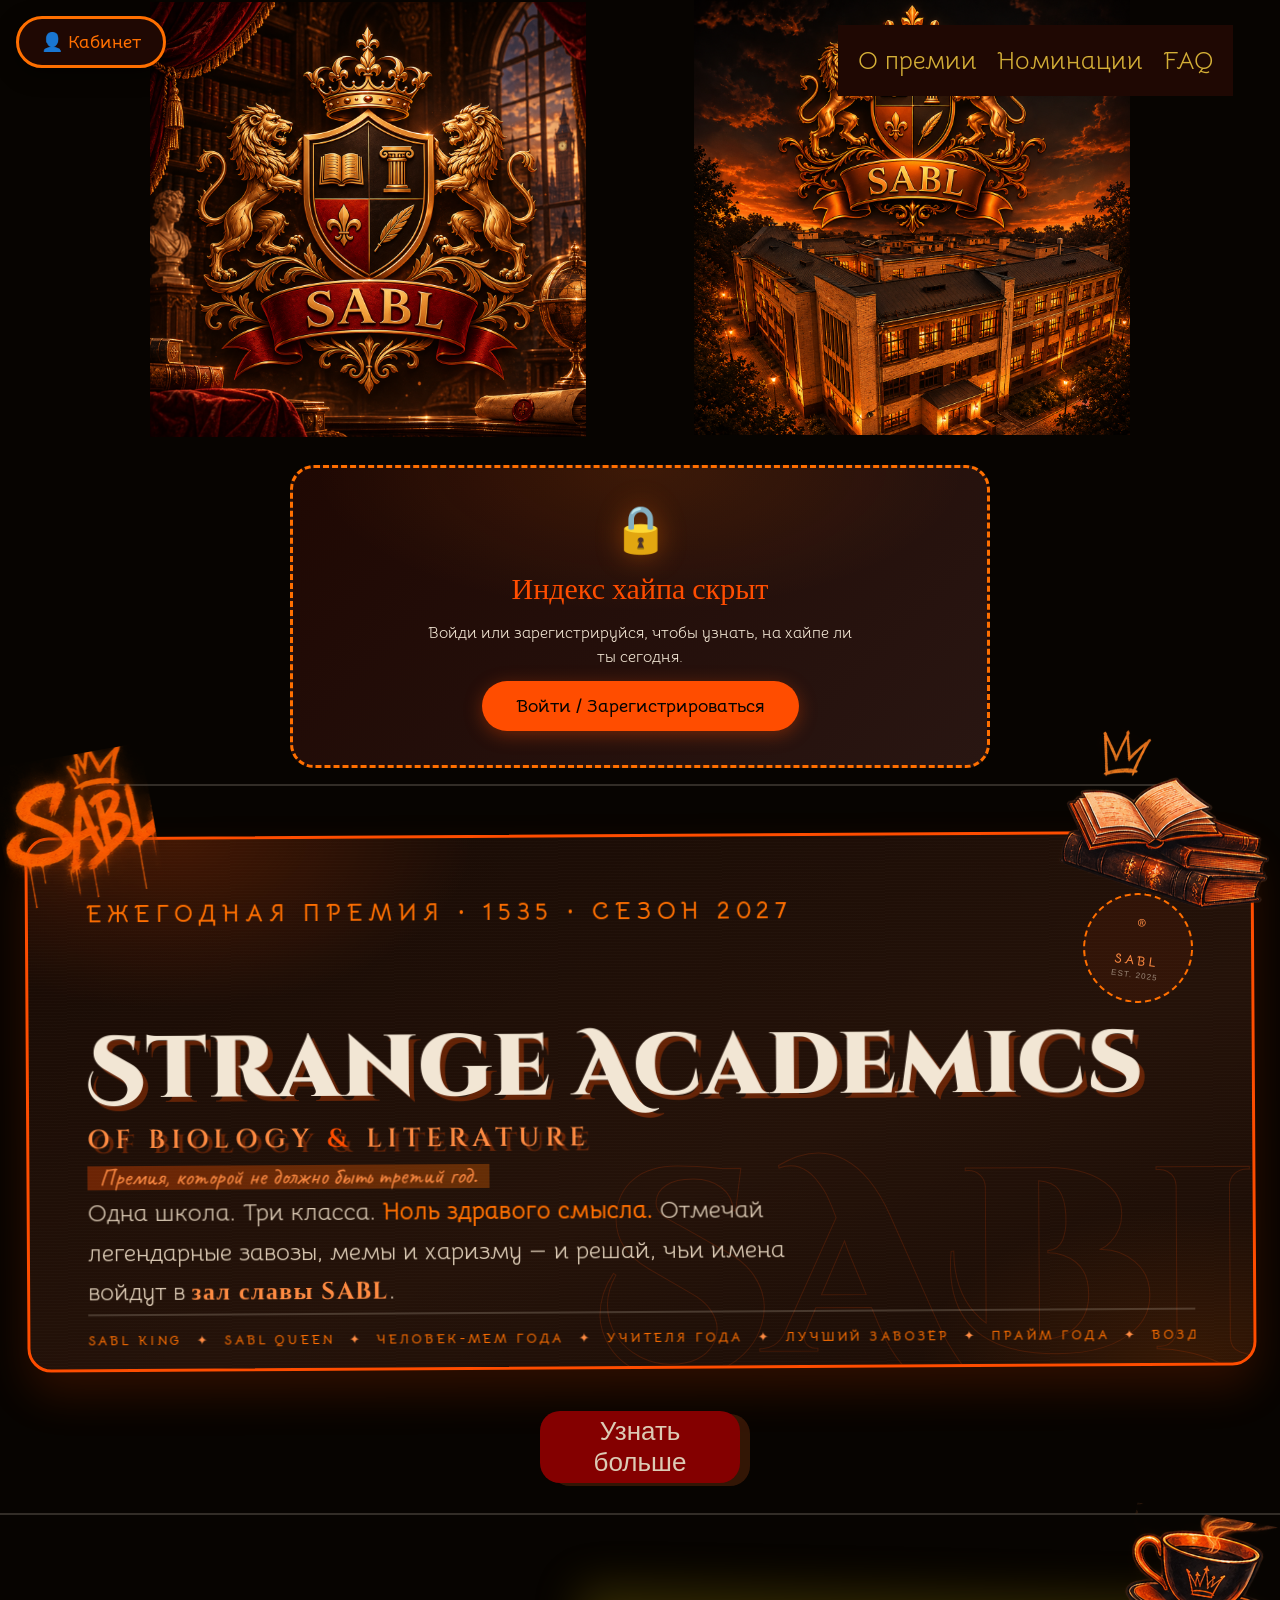
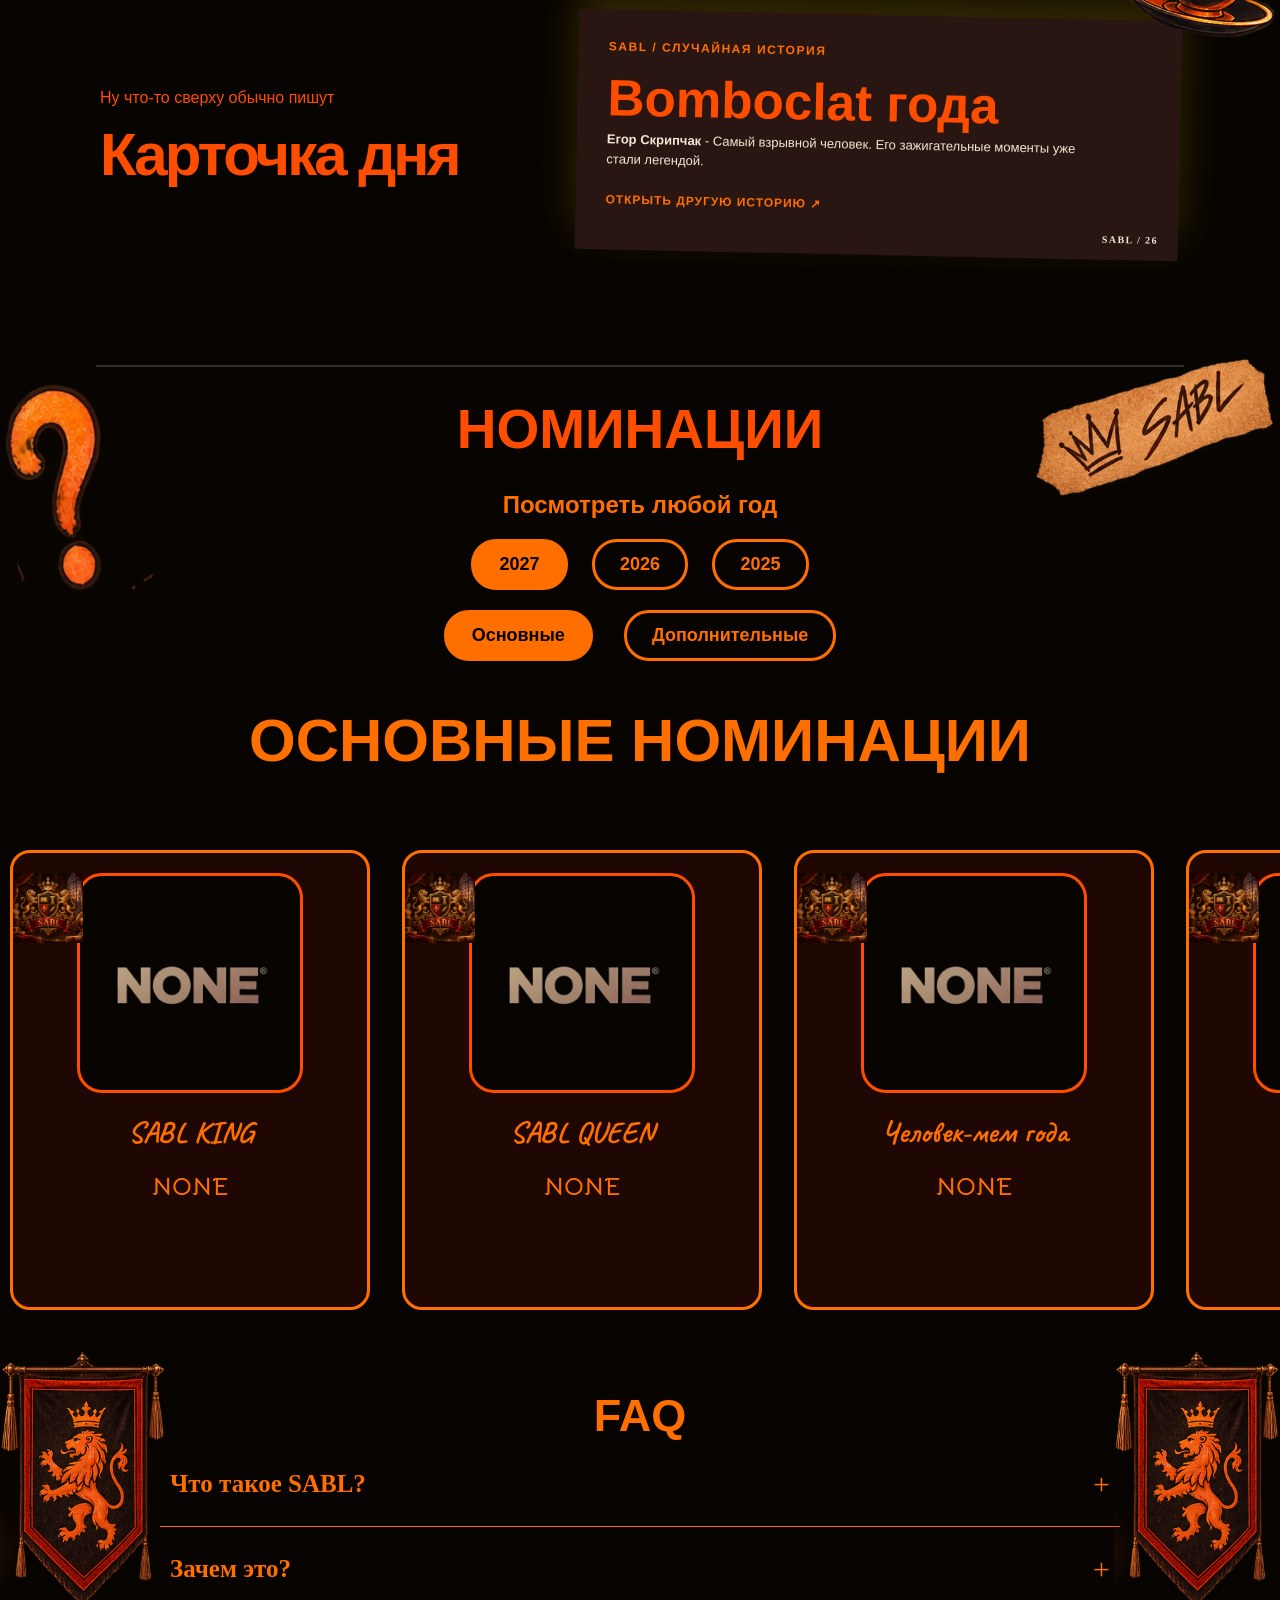
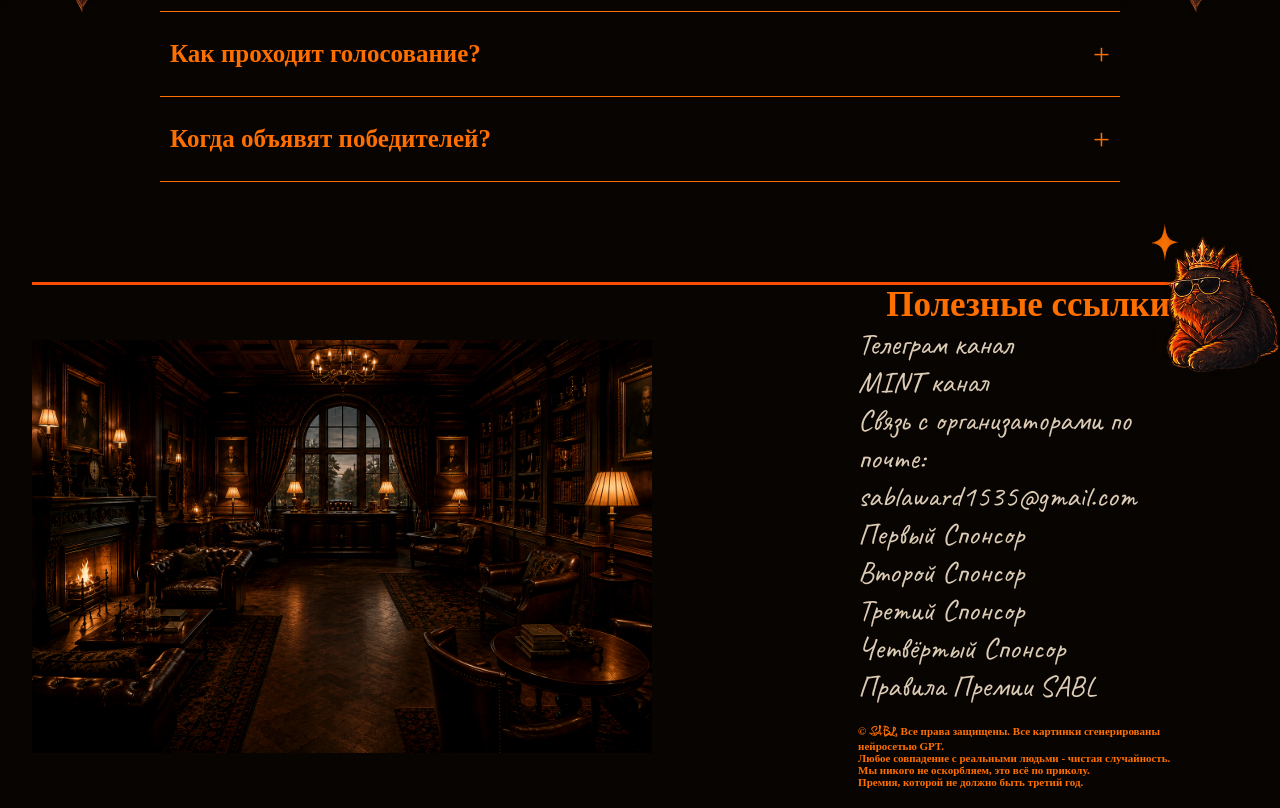
==== commit f77352b3: "v1.16.2" ====
--- a/index.html
+++ b/index.html
@@ -45,10 +45,8 @@
                 <img class="prikol" src="вспомогательные_объекты/prikol_1.png" loading="lazy" alt="прикол">
                 <img class="prikol6" src="вспомогательные_объекты/prikol_6.png" loading="lazy" alt="прикол">
                 <div class="pictures">
-                    <a class="main-logo" href="https://t.me/+J8AarAYAgAY5ZTNi" target="_blank">
-                        <img src="вспомогательные_объекты/Logo_sabl_2026_2027.png" loading="lazy" alt="лого">
-                    </a>
-                    <img class="main-part" id="about" src="вспомогательные_объекты/main_part.png" alt="1535">
+                    <a href="https://t.me/+J8AarAYAgAY5ZTNi"><img class="main-logo" src="вспомогательные_объекты/Logo_sabl_2026_2027.png" loading="lazy" alt="лого"></a>
+                    <a href="https://t.me/+J8AarAYAgAY5ZTNi"><img class="main-part" id="about" src="вспомогательные_объекты/main_part.png" alt="1535"></a>
                 </div>
                 <!-- <button class="quick-vote-btn" onclick="goToVoting2027()">
                     🗳️ Перейти к голосованию 2027
--- a/style.css
+++ b/style.css
@@ -114,34 +114,34 @@
 
 
 .pictures {
-    display: flex;
-    flex-direction: row;
+    display: flex; align-items: center; justify-content: center;
     width: 85%;
-    padding: 25px;
-    margin: 0px auto;
-    position: relative;
-    background-color: #110903;
+}
+
+.pictures a{
+    width: 40%;
+    margin: 0 auto;
+    transition: all 0.42s ease;
 }
 
 .main-logo{
-    width: 67%;
+    width: 100%;
+    margin: 0 auto;
+    display: block;
     transition: all 0.42s ease;
 }
 
-.main-logo img{
-    width: 67%;
+.main-logo:hover{
+    transform: rotate(2deg) scale(1.03);
+}
+
+.main-part{
+    width: 100%;
     transition: all 0.42s ease;
 }
 
-.main-logo img:hover{
-    transform: rotate(.6deg) scale(1.03);
-}
-
-.main-part{
-    width: 40%;
-    height: 40%;
-    pointer-events: none;
-    box-shadow: var(--shadow);
+.main-part:hover{
+    transform: rotate(-2deg) scale(1.03);
 }
 
 .sabl{
@@ -335,7 +335,7 @@
     font-size: 18px;
     font-weight: bold;
     position: relative;
-    z-index: 20;
+    z-index: 15;
     transition: all 0.42s ease;
 }
 
--- a/cabinet.css
+++ b/cabinet.css
@@ -92,4 +92,12 @@
   .cab-panel h2{ font-size: 30px; }
   .cab-awards{ grid-template-columns: 1fr 1fr; }
   #cabinetBtn{ padding: 10px 16px; font-size: 15px; }
+}
+@media (max-width:700px){
+  header{ padding:10px 130px 10px 10px; }
+  #cabinetBtn{
+    left:auto; right:10px; top:8px;
+    padding:8px 14px; font-size:14px; gap:6px;
+    border-width:2px;
+  }
 }
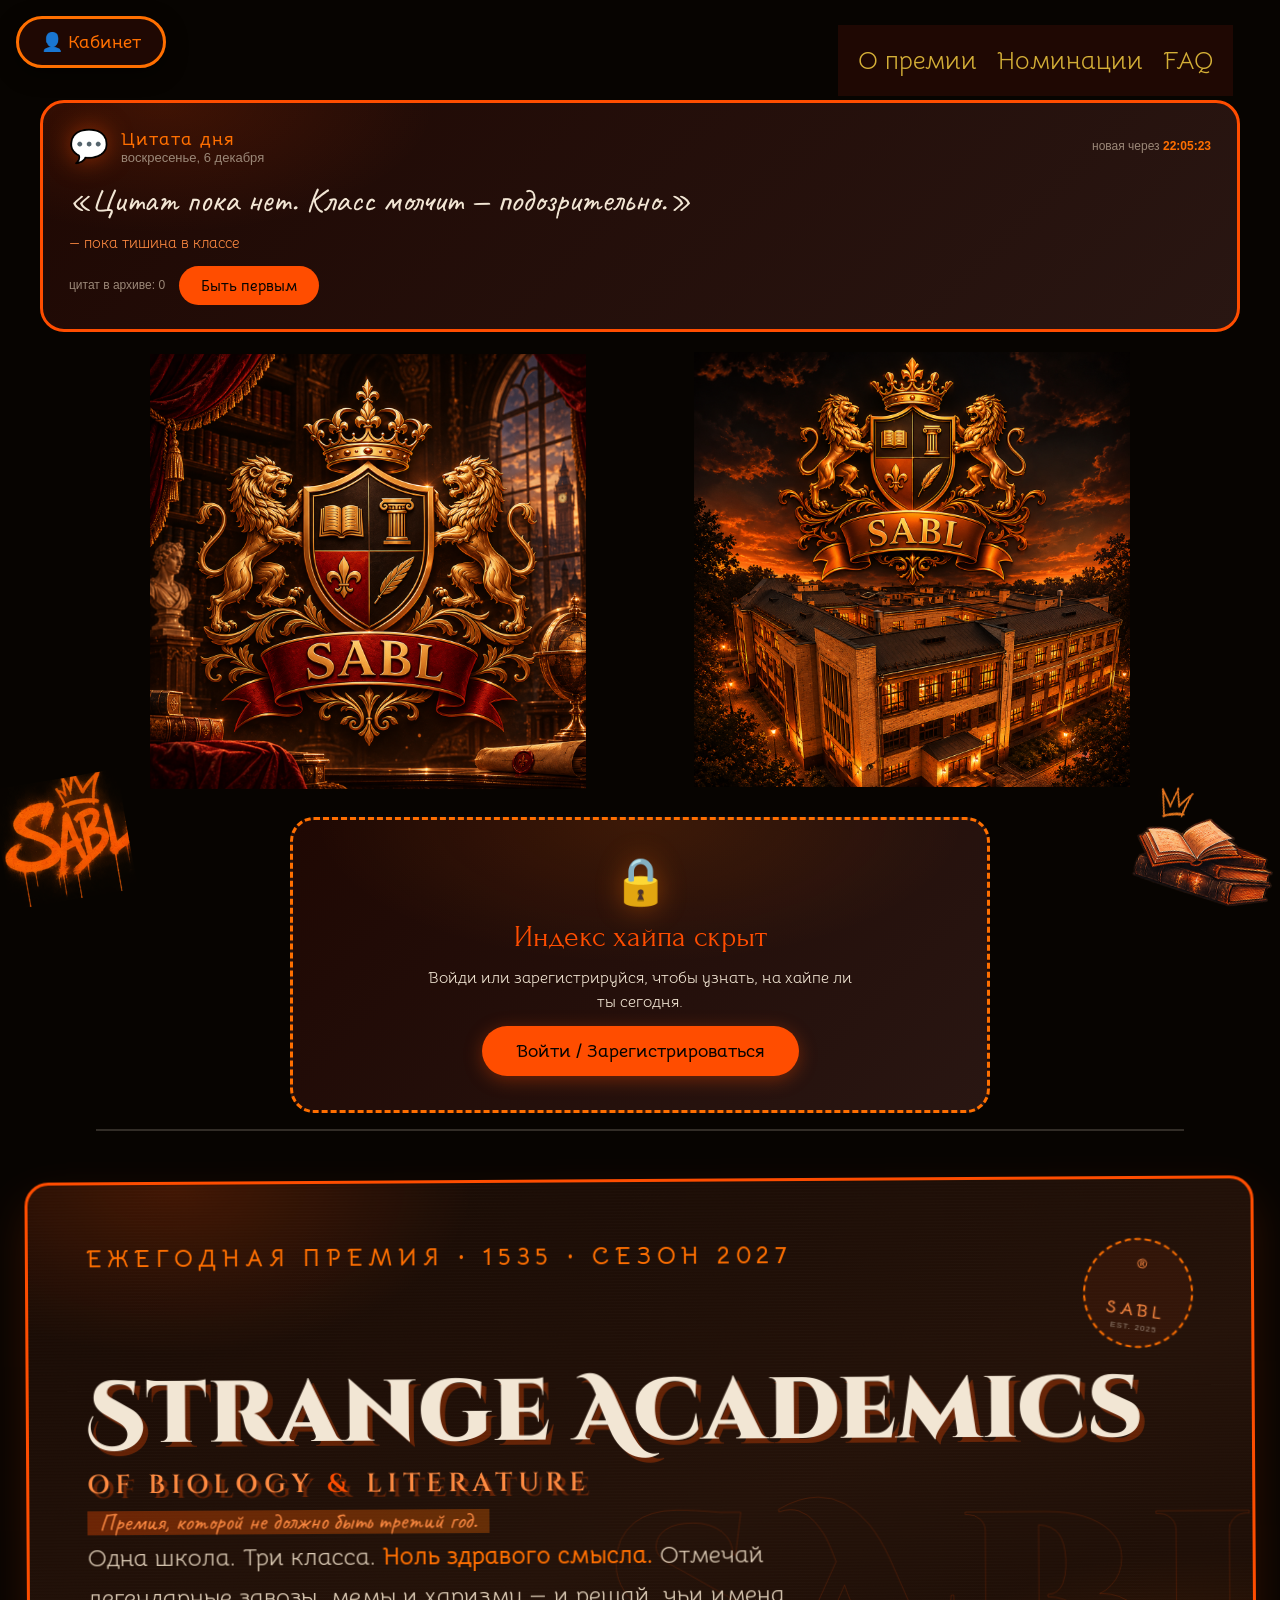
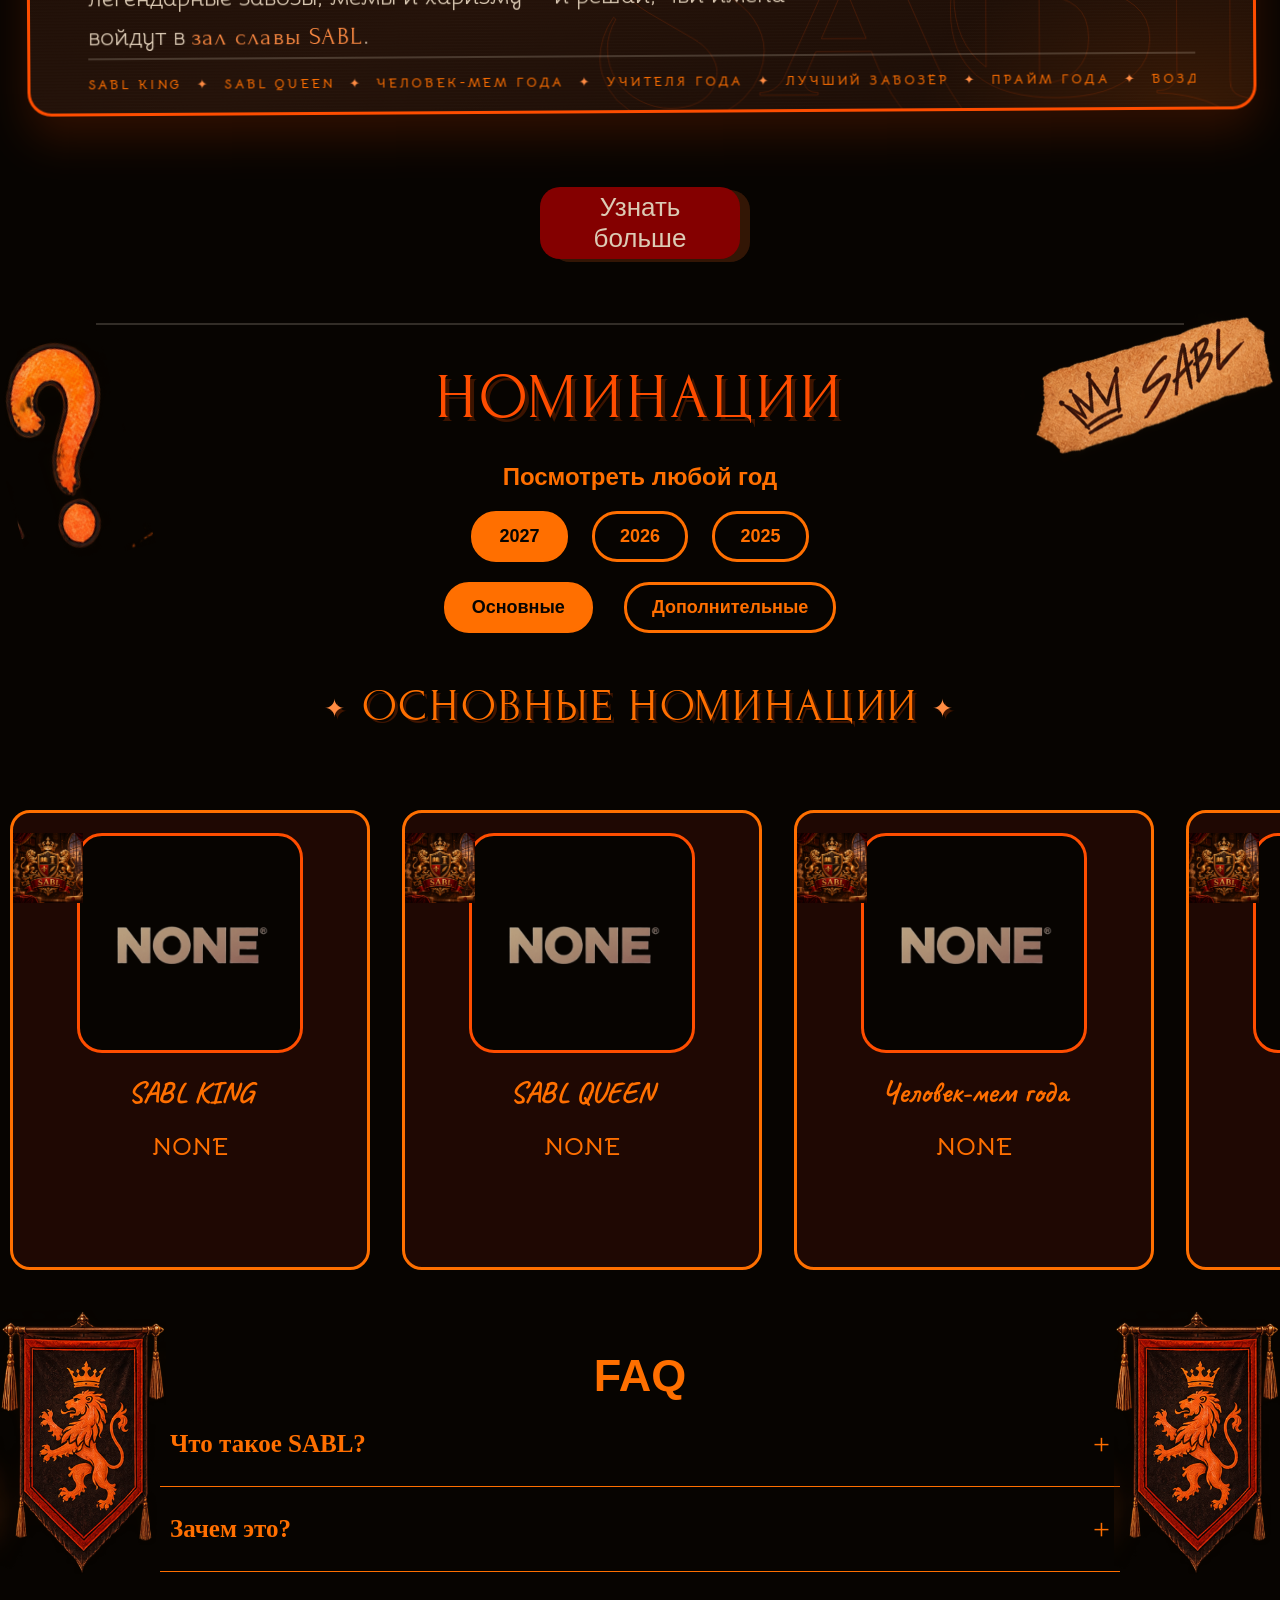
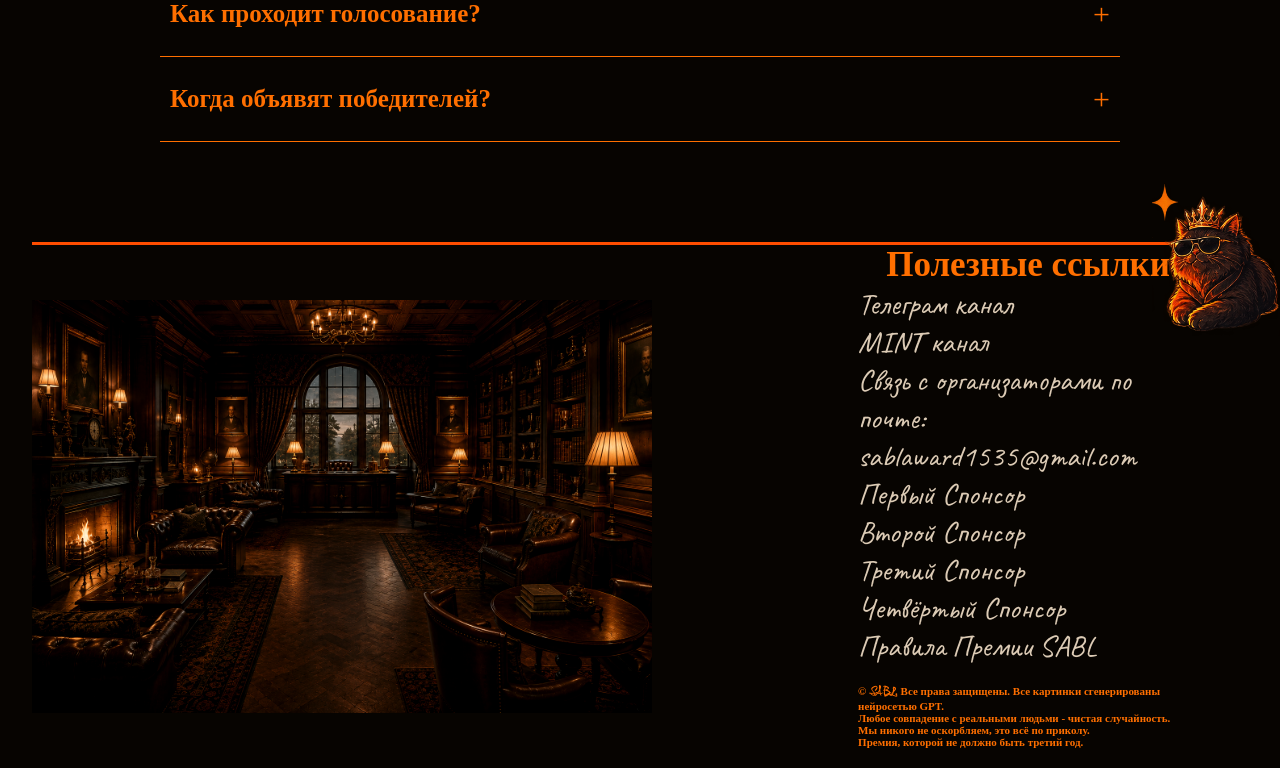
==== commit 47d72236: "v1.16.5" ====
--- a/index.html
+++ b/index.html
@@ -11,12 +11,20 @@
     <link rel="stylesheet" href="https://fonts.googleapis.com/css2?family=DM+Serif+Text:ital@0;1&display=swap">
     <link rel="stylesheet" href="https://fonts.googleapis.com/css2?family=Caveat:wght@400..700&family=DM+Serif+Text:ital@0;1&display=swap">
     <link rel="stylesheet" href="https://fonts.googleapis.com/css2?family=Cinzel:wght@400..900&family=Cinzel+Decorative:wght@400;700;900&display=swap">
+    <link rel="stylesheet" href="https://fonts.googleapis.com/css2?family=Forum&display=swap">
     <link rel="icon" type="image/png" sizes="64x64" href="вспомогательные_объекты/sabl_web.png">
     <link rel="stylesheet" href="style.css">
     <link rel="stylesheet" href="styles.css">
     <link rel="stylesheet" href="cabinet.css">
     <link rel="stylesheet" href="hype.css">
     <link rel="stylesheet" href="sabl.css">
+    <link rel="stylesheet" href="extras.css">
+    <link rel="manifest" href="manifest.webmanifest">
+    <meta name="theme-color" content="#ff4d00">
+    <meta name="apple-mobile-web-app-capable" content="yes">
+    <meta name="apple-mobile-web-app-status-bar-style" content="black-translucent">
+    <meta name="apple-mobile-web-app-title" content="SABL">
+    <link rel="apple-touch-icon" href="вспомогательные_объекты/icon-192.png">
 </head>
 <body>
     <button id="cabinetBtn" type="button">👤 Кабинет</button>
@@ -42,16 +50,18 @@
     <main>
         <div>
             <div class="main_info">
+                <div class="sabl-panels">
+                    <section id="quoteHome"></section>
+                    <section id="horoscopeHome" hidden></section>
+                </div>
                 <img class="prikol" src="вспомогательные_объекты/prikol_1.png" loading="lazy" alt="прикол">
                 <img class="prikol6" src="вспомогательные_объекты/prikol_6.png" loading="lazy" alt="прикол">
                 <div class="pictures">
                     <a href="https://t.me/+J8AarAYAgAY5ZTNi"><img class="main-logo" src="вспомогательные_объекты/Logo_sabl_2026_2027.png" loading="lazy" alt="лого"></a>
                     <a href="https://t.me/+J8AarAYAgAY5ZTNi"><img class="main-part" id="about" src="вспомогательные_объекты/main_part.png" alt="1535"></a>
                 </div>
-                <!-- <button class="quick-vote-btn" onclick="goToVoting2027()">
-                    🗳️ Перейти к голосованию 2027
-                </button> -->
                 <section id="hypeHome" hidden></section>
+                <section id="horoscopeHome" hidden></section>
                 <hr class="top-bottom">
                 <div class="sabl">
                     <span class="sabl-bg" aria-hidden="true">SABL</span>
@@ -72,23 +82,12 @@
                         </div>
                     </div>
                 </div>
-
+                <section id="quoteHome"></section>
                 <a class="qwer" href="https://t.me/+J8AarAYAgAY5ZTNi" target="_blank">Узнать <br> больше</a>
             </div>
         </div>
 
-        <section class="return-panel section-frame" aria-labelledby="return-title">
-            <img class="prikol2" src="вспомогательные_объекты/prikol_2.png" loading="lazy" alt="прикол">
-            <div>
-                <p class="kicker">Ну что-то сверху обычно пишут</p>
-                <h2 id="return-title">Карточка <span>дня</span></h2>
-            </div>
-            <div class="weekly-card">
-                <div class="weekly-label">SABL / СЛУЧАЙНАЯ ИСТОРИЯ</div>
-                <div id="weekly-card-content"></div>
-                <button class="text-button" id="new-story-button" type="button">Открыть другую историю <span>↗</span></button>
-            </div>
-        </section>
+        <section id="topWeek"></section>
         <hr>
         <div id="nom">
             <h1>НОМИНАЦИИ</h1>
@@ -181,41 +180,6 @@
 
                 <div class="dop-noms">
                     <h2>Дополнительные номинации</h2>
-                    <!-- <p class="vote-desc">Выбери 6 номинаций или предложи свои! Твой выбор сохранится на любом устройстве.</p>
-                    
-                     Кнопка входа / голосования
-                    <button class="vote-btn" id="openVoteBtn">Начать голосование</button> -->
-
-                    <!-- Модалка авторизации
-                    <div class="vote-modal auth-modal" id="authModal">
-                        <div class="vote-overlay"></div>
-                        <div class="vote-content auth-content">
-                            <button class="vote-close" id="closeAuthBtn">✕</button>
-                            <h3>🔐 Вход в систему голосования</h3>
-                            <form id="authForm">
-                                <input type="text" id="authName" placeholder="Фамилия Имя" required autocomplete="off">
-                                <input type="text" id="authClass" placeholder="Класс (например: 11В)" required autocomplete="off">
-                                <input type="password" id="authPass" placeholder="Пароль" required>
-                                <div class="auth-error" id="authError"></div>
-                                <button type="submit" class="submit-auth-btn">Войти / Зарегистрироваться</button>
-                            </form>
-                        </div>
-                    </div>-->
-                    <!-- <div class="vote-modal" id="voteModal">
-                        <div class="vote-overlay"></div>
-                        <div class="vote-content">
-                            <button class="vote-close" id="closeVoteBtn">✕</button>
-                            <h3>Выбери 6 дополнительных номинаций</h3>
-                            <div class="vote-counter" id="voteCounter">Выбрано: 0/6</div>
-                            <div class="suggest-form">
-                                <input type="text" id="suggestNomInput" placeholder="Предложить свою номинацию..." maxlength="50">
-                                <button id="suggestNomBtn">➕ Добавить</button>
-                                <div class="suggest-error" id="suggestError"></div>
-                            </div>
-                            <div class="nominees-grid" id="nomineesGrid"></div>
-                            <button class="submit-vote-btn" id="submitVoteBtn">✅ Подтвердить выбор</button>
-                        </div>
-                    </div> -->
                     <div class="nomins">
                         <article class="nomcard">
                             <div class="image"> <img src="вспомогательные_объекты/NONE.png" alt="NONE"> </div>
@@ -238,7 +202,6 @@
                                 </p>
                             </div>
                         </article>
-
 
                         <article class="nomcard">
                             <div class="image"> <img src="вспомогательные_объекты/NONE.png" alt="NONE"> </div>
@@ -701,5 +664,6 @@
     <script src="vote.js"></script>
     <script src="cabinet.js"></script>
     <script src="hype.js"></script>
+    <script src="extras.js"></script>
 </body>
 </html>
--- a/style.css
+++ b/style.css
@@ -96,7 +96,7 @@
 
 .prikol{
     position: absolute;
-    width: 12%;
+    width: 10%;
     left: 0;
     bottom: 0;
     z-index: 3;
@@ -105,13 +105,12 @@
 
 .prikol6{
     position: absolute;
-    width: 18%;
+    width: 12%;
     right: 0;
     bottom: 0;
     z-index: 3;
     transform: rotate(15deg);
 }
-
 
 .pictures {
     display: flex; align-items: center; justify-content: center;
@@ -199,90 +198,6 @@
     background-color: var(--paper);
 }
 
-.return-panel {
-    position: relative;
-    display: grid;
-    grid-template-columns: .75fr 1.25fr;
-    gap: 9vw;
-    align-items: center;
-    padding: 100px;
-    border-top: 2px solid var(--line);
-    color: var(--orange);
-}
-
-.prikol2{
-    position: absolute;
-    width: 12%;
-    right: 0;
-    top: 0;
-    z-index: 3;
-    transform: rotate(10deg);
-}
-.return-panel h2 {
-    margin-top: 22px;
-    font-size: clamp(50px, 60px, 70px);
-    line-height: .88;
-    letter-spacing: -.05em;
-}
-
-.weekly-card {
-    min-height: 240px;
-    padding: 30px;
-    background: var(--ink-light2);
-    position: relative;
-    transform: rotate(1.2deg);
-    box-shadow: var(--shadow2);   
-}
-
-.weekly-card::after {
-    content: 'SABL / 26';
-    position: absolute;
-    right: 20px;
-    bottom: 15px;
-    color: var(--cream);
-    font: 700 10px Oswald;
-    letter-spacing: .14em;
-}
-
-.weekly-label {
-    color: var(--orange2);
-    font-size: 12px;
-    font-weight: 800;
-    letter-spacing: .13em;
-}
-
-.weekly-card h3 {
-    max-width: 560px;
-    margin: 22px 0 8px;
-    font-size: clamp(28px, 4vw, 54px);
-    line-height: .9;
-}
-
-.weekly-card p {
-    max-width: 470px;
-    margin: 0 0 20px;
-    color: var(--cream);
-    font-size: 13px;
-    line-height: 1.55;
-}
-
-.text-button {
-    padding: 0;
-    border: 0;
-    background: transparent;
-    color: var(--orange2);
-    font-size: 12px;
-    font-weight: 800;
-    text-transform: uppercase;
-    letter-spacing: .08em;
-    cursor: pointer;
-    transition: all 0.42s ease;
-}
-
-.text-button:hover {
-    color: var(--orange);
-}
-
 #nom, .archive{
     display: flex;
     flex-direction: column;
@@ -314,8 +229,8 @@
 }
 
 #nom h1{
+    font-size: 55px;
     color: var(--orange);
-    font-size: 55px;
     margin: 20px;
 }
 
@@ -426,7 +341,6 @@
     border-radius: 25px;
 }
 
-
 #event-goda, #feil-goda{
     border: none;
 }
@@ -645,7 +559,6 @@
     color: var(--orange-light);
     transition: all 0.3s ease;
 }
-
 
 /* ДЛЯ ГОЛОСОВАНИЙ */
 .dop-noms { text-align: center;}
--- a/styles.css
+++ b/styles.css
@@ -68,30 +68,6 @@
         margin: 20px auto;
     }
 
-    .return-panel {
-        grid-template-columns: 1fr;
-        padding: 30px 15px;
-        gap: 20px;
-    }
-
-    .return-panel h2 {
-        font-size: 32px;
-    }
-
-    .weekly-card {
-        min-height: auto;
-        padding: 20px;
-        transform: rotate(1deg);
-    }
-
-    .weekly-card h3 {
-        font-size: 24px;
-    }
-
-    .prikol2 {
-        display: none;
-    }
-
     #nom h1 {
         font-size: 32px;
         margin: 10px;
@@ -225,7 +201,6 @@
     }
 }
 
-
 @media (min-width: 701px) and (max-width: 820px) {
     header {
         width: 100%;
@@ -261,19 +236,6 @@
     .qwer {
         width: 180px;
         font-size: 22px;
-    }
-
-    .return-panel {
-        padding: 60px 30px;
-        gap: 5vw;
-    }
-
-    .return-panel h2 {
-        font-size: 40px;
-    }
-
-    .weekly-card h3 {
-        font-size: 32px;
     }
 
     #nom h1 {
@@ -373,19 +335,6 @@
         font-size: 22px;
     }
 
-    .return-panel {
-        padding: 80px 30px;
-        gap: 5vw;
-    }
-
-    .return-panel h2 {
-        font-size: 48px;
-    }
-
-    .weekly-card h3 {
-        font-size: 36px;
-    }
-
     .nomins > * {
         flex: 0 0 330px;
     }
--- a/cabinet.css
+++ b/cabinet.css
@@ -100,4 +100,31 @@
     padding:8px 14px; font-size:14px; gap:6px;
     border-width:2px;
   }
+}
+
+.cab-tabs{display:flex;gap:8px;margin:0 0 14px;}
+.cab-tabs button{flex:1;padding:10px;background:var(--back);border:2px solid var(--line);border-radius:12px;color:var(--muted);font:700 15px "Bellota",system-ui;cursor:pointer;transition:all .25s;}
+.cab-tabs button.on{border-color:var(--orange);color:var(--orange2);background:rgba(255,77,0,.08);}
+.cab-help{margin-top:14px;font-size:13px;color:var(--muted);line-height:1.5;}
+.cab-help a{color:var(--orange-light);text-decoration:underline;}
+.cab-award-pic{width:100%;aspect-ratio:1/1;overflow:hidden;border:2px solid var(--orange);border-radius:12px;margin-bottom:10px;background:var(--back);}
+.cab-award-pic img{width:100%;height:100%;object-fit:cover;display:block;filter:grayscale(.5);transition:filter .3s,transform .3s;}
+.cab-award-card:hover .cab-award-pic img{filter:grayscale(0);transform:scale(1.04);}
+.cab-award-card.has-pic{padding:12px;}
+.cab-award-card.has-pic p{font-size:15px;color:var(--cream);margin:0;text-align:center;}
+.cab-award-card.has-pic .year{top:16px;right:16px;background:rgba(7,4,1,.75);padding:2px 8px;border-radius:10px;}
+
+.cab-award-card:not(.has-pic){
+  display:flex; flex-direction:column; align-items:center; justify-content:center;
+  text-align:center; gap:8px; min-height:240px;
+  background:radial-gradient(240px 160px at 50% 30%, rgba(212,175,55,.08), transparent 70%), var(--ink-light2);
+}
+.cab-award-card:not(.has-pic)::before{
+  content:'✦'; font-size:40px; line-height:1; color:rgba(212,175,55,.4);
+  text-shadow:0 0 18px rgba(212,175,55,.35);
+}
+.cab-award-card:not(.has-pic) p{ font-size:20px; max-width:90%; }
+.cab-award-card:not(.has-pic)::after{
+  content:'без герба, но с почётом'; font-family:"Caveat",cursive;
+  font-size:16px; color:var(--muted);
 }
--- a/sabl.css
+++ b/sabl.css
@@ -50,8 +50,8 @@
   animation:sablSeal 4s ease-in-out infinite;
 }
 .sabl-seal:hover{ transform:rotate(-6deg) scale(1.08); }
-.sabl-seal i{ font-style:normal; font-family:"Cinzel",serif; font-size:34px; line-height:1; }
-.sabl-seal b{ font-family:"Bellota",system-ui; font-size:13px; letter-spacing:.22em; }
+.sabl-seal i{ font-style:normal; font-family:"Cinzel",serif; font-size:42px; line-height:1; }
+.sabl-seal b{ font-family:"Bellota",system-ui; font-size:18px; font-weight: bold; letter-spacing:.22em; }
 .sabl-seal small{ font-size:8px; letter-spacing:.14em; color:var(--muted); }
 @keyframes sablSeal{ 0%,100%{ box-shadow:0 0 0 rgba(255,77,0,0); } 50%{ box-shadow:0 0 20px rgba(255,77,0,.3); } }
 
--- a/extras.css
+++ b/extras.css
@@ -0,0 +1,155 @@
+#topWeek{width:min(96%,1100px);margin:34px auto 6px;}
+.topweek-card{position:relative;overflow:hidden;padding:26px clamp(18px,3vw,40px) 22px;border:3px solid var(--orange2);border-radius:24px;background:radial-gradient(520px 220px at 8% 0%,rgba(255,77,0,.14),transparent 60%),linear-gradient(160deg,var(--ink-light),var(--ink-light2));box-shadow:0 22px 45px rgba(255,77,0,.14);}
+.topweek-head{display:flex;align-items:baseline;gap:14px;flex-wrap:wrap;margin-bottom:16px;}
+.topweek-head h2{font-family:"DM Serif Text",serif;font-size:clamp(26px,3vw,38px);color:var(--orange);}
+.topweek-week{font-family:"Bellota",system-ui;font-weight:700;font-size:12px;letter-spacing:.18em;text-transform:uppercase;color:var(--orange2);border:2px solid var(--orange2);border-radius:14px;padding:3px 12px;}
+.topweek-countdown{margin-left:auto;font-size:12px;color:var(--muted);font-family:"Bellota",system-ui;}
+.topweek-countdown b{color:var(--orange2);font-variant-numeric:tabular-nums;}
+.topweek-list{list-style:none;margin:0;padding:0;}
+.topweek-row{display:flex;align-items:center;gap:14px;padding:12px 16px;margin:8px 0;border:2px solid var(--line);border-radius:14px;background:var(--ink-light);transition:transform .25s ease,border-color .25s ease;animation:topRow .5s ease both;}
+@keyframes topRow{from{opacity:0;transform:translateY(12px)}to{opacity:1;transform:none}}
+.topweek-row:hover{transform:translateX(6px);border-color:var(--orange2);}
+.topweek-rank{font-family:"Cinzel Decorative",serif;font-weight:700;font-size:20px;width:44px;flex-shrink:0;color:var(--muted);}
+.topweek-name{flex:1;font-family:"Bellota",system-ui;font-size:17px;color:var(--cream);display:flex;align-items:center;gap:10px;flex-wrap:wrap;}
+.topweek-cls{font-style:normal;font-size:12px;color:var(--orange2);border:2px solid var(--orange2);border-radius:12px;padding:1px 10px;}
+.topweek-val{font-family:"DM Serif Text",serif;font-size:26px;color:var(--cream);}
+.topweek-row.t1{border-color:var(--orange);background:linear-gradient(100deg,rgba(255,77,0,.16),var(--ink-light) 55%);}
+.topweek-row.t1 .topweek-rank{color:var(--orange);text-shadow:0 0 14px rgba(255,77,0,.5);}
+.topweek-row.t1 .topweek-val{color:var(--orange-light);text-shadow:0 0 16px rgba(255,139,66,.5);}
+.topweek-row.t2 .topweek-rank,.topweek-row.t2 .topweek-val{color:var(--orange-light);}
+.topweek-row.t3 .topweek-rank,.topweek-row.t3 .topweek-val{color:var(--orange2);}
+.topweek-row.me{border-style:dashed;border-color:var(--orange-light);}
+.topweek-me{font-size:12px;font-family:"Bellota",system-ui;color:var(--back);background:var(--orange-light);border-radius:10px;padding:2px 10px;font-weight:700;}
+.topweek-note{margin:14px 0 0;text-align:center;font-size:14px;color:var(--muted);font-family:"Bellota",system-ui;}
+.topweek-note button{margin-top:10px;padding:12px 28px;background:var(--orange);color:var(--back);border:none;border-radius:26px;font:700 16px "Bellota",system-ui;cursor:pointer;transition:all .3s;}
+.topweek-note button:hover{background:var(--orange-light);transform:scale(1.05);}
+
+#horoscopeHome{width:min(92%,700px);margin:18px auto 4px;}
+#horoscopeHome[hidden]{display:none;}
+.horo-card{position:relative;overflow:hidden;padding:24px 26px;border:3px solid var(--orange2);border-radius:24px;background:radial-gradient(420px 200px at 90% 0%,rgba(255,111,0,.14),transparent 65%),linear-gradient(135deg,var(--ink-light),var(--ink-light2));transform:rotate(.4deg);animation:topRow .5s ease both;}
+.horo-head{display:flex;align-items:center;gap:12px;margin-bottom:12px;}
+.horo-icon{font-size:34px;filter:drop-shadow(0 0 12px rgba(255,111,0,.5));}
+.horo-head h3{font-family:"Bellota",system-ui;font-weight:700;font-size:18px;color:var(--orange2);letter-spacing:.06em;}
+.horo-date{font-size:13px;color:var(--muted);}
+.horo-timer{margin-left:auto;font-size:12px;color:var(--muted);}
+.horo-timer b{color:var(--orange2);font-variant-numeric:tabular-nums;}
+.horo-title{font-family:"Caveat",cursive;font-size:clamp(26px,3vw,36px);color:var(--orange-light);margin:4px 0 8px;}
+.horo-pred{font-family:"Bellota",system-ui;font-size:17px;line-height:1.6;color:var(--cream);margin:0 0 14px;}
+.horo-chips{display:flex;gap:10px;flex-wrap:wrap;margin-bottom:12px;}
+.horo-chip{padding:6px 14px;border:2px solid var(--orange);border-radius:18px;color:var(--orange-light);font-size:14px;font-family:"Bellota",system-ui;}
+.horo-chip.num{border-color:var(--orange2);color:var(--cream);}
+.horo-chip.num b{font-family:"DM Serif Text",serif;color:var(--orange-light);font-size:17px;}
+.horo-adv{font-family:"Caveat",cursive;font-size:22px;color:var(--paper);margin:0;}
+@media(max-width:700px){.topweek-row{padding:10px 12px;gap:10px;}.topweek-rank{width:32px;font-size:16px;}.topweek-name{font-size:15px;}.topweek-val{font-size:22px;}.topweek-countdown{margin-left:0;width:100%;}.horo-card{padding:18px 16px;}}
+
+#year2027 h2, #year2026 h2, #year2025 h2{
+  font-family:"Cinzel Decorative",serif; font-weight:700;
+  font-size:clamp(24px,3.6vw,46px); line-height:1.25; letter-spacing:.03em;
+  text-transform:uppercase; color:var(--orange2);
+  text-shadow:3px 3px 0 rgba(255,77,0,.22);
+  max-width:1100px; margin:35px auto; padding:0 14px;
+}
+#year2027 h2::before, #year2026 h2::before, #year2025 h2::before,
+#year2027 h2::after, #year2026 h2::after, #year2025 h2::after{
+  content:'✦'; color:var(--orange-light); font-size:.55em; vertical-align:middle;
+}
+#year2027 h2::before, #year2026 h2::before, #year2025 h2::before{ margin-right:14px; }
+#year2027 h2::after, #year2026 h2::after, #year2025 h2::after{ margin-left:14px; }
+@media (max-width:700px){
+  #year2027 h2, #year2026 h2, #year2025 h2{ font-size:clamp(19px,5.2vw,28px); margin:22px auto; }
+  #year2027 h2::before, #year2026 h2::before, #year2025 h2::before{ margin-right:8px; }
+  #year2027 h2::after, #year2026 h2::after, #year2025 h2::after{ margin-left:8px; }
+}
+
+#year2027 h2, #year2026 h2, #year2025 h2,
+.topweek-head h2, .cab-panel h2, .cab-avatar, .hype-locked-title, .sabl-copy em{
+  font-family:"Forum",serif; font-weight:400;
+}
+#year2027 h2, #year2026 h2, #year2025 h2{ letter-spacing:.05em; }
+
+#nom h1{
+  font-family:"Forum",serif; font-weight:400;
+  font-size:clamp(34px,5vw,64px); line-height:1.15; letter-spacing:.06em;
+  text-transform:uppercase; color:var(--orange);
+  text-shadow:4px 4px 0 rgba(255,77,0,.22);
+  max-width:1100px; margin:26px auto 18px; padding:0 14px;
+}
+#nom h1::before{ margin-right:16px; }
+#nom h1::after{ margin-left:16px; }
+@media (max-width:700px){
+  #nom h1{ font-size:clamp(26px,7.4vw,40px); margin:18px auto 12px; }
+  #nom h1::before{ margin-right:9px; }
+  #nom h1::after{ margin-left:9px; }
+}
+
+#quoteHome{width:min(92%,760px);margin:26px auto 6px;}
+.quote-card{position:relative;overflow:hidden;padding:24px 26px;border:3px solid var(--orange);border-radius:24px;background:radial-gradient(420px 200px at 10% 0%,rgba(255,77,0,.14),transparent 65%),linear-gradient(135deg,var(--ink-light),var(--ink-light2));transform:rotate(-.5deg);animation:topRow .5s ease both;}
+.quote-head{display:flex;align-items:center;gap:12px;margin-bottom:12px;}
+.quote-icon{font-size:32px;filter:drop-shadow(0 0 12px rgba(255,77,0,.5));}
+.quote-head h3{font-family:"Bellota",system-ui;font-weight:700;font-size:18px;color:var(--orange2);letter-spacing:.06em;}
+.quote-date{font-size:13px;color:var(--muted);}
+.quote-timer{margin-left:auto;font-size:12px;color:var(--muted);}
+.quote-timer b{color:var(--orange2);font-variant-numeric:tabular-nums;}
+.quote-text{font-family:"Caveat",cursive;font-size:clamp(24px,3vw,34px);line-height:1.35;color:var(--cream);margin:0 0 10px;}
+.quote-author{font-family:"Bellota",system-ui;font-size:15px;color:var(--orange-light);margin:0 0 14px;}
+.quote-foot{display:flex;align-items:center;gap:14px;flex-wrap:wrap;}
+.quote-count{font-size:12px;color:var(--muted);}
+.quote-foot button{padding:10px 22px;background:var(--orange);color:var(--back);border:none;border-radius:22px;font:700 15px "Bellota",system-ui;cursor:pointer;transition:all .3s;}
+.quote-foot button:hover{background:var(--orange-light);transform:scale(1.05);}
+
+.cab-avatar{position:relative;overflow:hidden;}
+.cab-avatar img{position:absolute;inset:0;width:100%;height:100%;object-fit:cover;}
+.cab-avatar.has-crest span{display:none;}
+.cab-anon-badge{display:inline-block;margin-left:10px;padding:3px 12px;border:2px dashed var(--orange-light);border-radius:14px;color:var(--orange-light);font-size:12px;}
+.cab-spark svg{width:100%;max-width:520px;display:block;}
+.cab-spark-line{fill:none;stroke:var(--orange);stroke-width:2.5;stroke-linejoin:round;stroke-linecap:round;}
+.cab-spark-base{stroke:var(--line);stroke-width:1.5;}
+.cab-spark-dot{fill:var(--orange2);}
+.cab-spark-dot.last{fill:var(--orange-light);filter:drop-shadow(0 0 6px rgba(255,139,66,.8));}
+.cab-spark-meta{display:flex;gap:16px;flex-wrap:wrap;font-size:12px;color:var(--muted);margin-top:6px;}
+.cab-quote-form{display:flex;flex-direction:column;gap:10px;margin-bottom:14px;}
+.cab-quote-form textarea{width:100%;min-height:74px;resize:vertical;padding:12px;background:var(--back);border:2px solid var(--line);border-radius:12px;color:var(--cream);font:16px "Bellota",system-ui;}
+.cab-quote-form textarea:focus{outline:none;border-color:var(--orange);}
+.cab-quote-form button{align-self:flex-start;padding:10px 22px;background:var(--orange);color:var(--back);border:none;border-radius:12px;font:700 15px "Bellota",system-ui;cursor:pointer;}
+.cab-quote-item{display:flex;gap:10px;align-items:flex-start;background:var(--ink-light2);border:2px solid var(--line);border-radius:12px;padding:10px 12px;margin-bottom:8px;}
+.cab-quote-item p{flex:1;margin:0;color:var(--paper);font-size:15px;line-height:1.5;}
+.cab-quote-del{background:none;border:none;color:var(--red-light);font-size:16px;cursor:pointer;}
+.cab-privacy{display:flex;gap:14px;align-items:flex-start;}
+.cab-privacy p{margin:0 0 4px;color:var(--cream);font-size:16px;}
+.cab-switch{position:relative;display:inline-block;width:52px;height:28px;flex-shrink:0;}
+.cab-switch input{opacity:0;width:0;height:0;}
+.cab-switch i{position:absolute;inset:0;background:var(--back);border:2px solid var(--line);border-radius:20px;transition:all .3s;cursor:pointer;}
+.cab-switch i::before{content:'';position:absolute;top:3px;left:4px;width:18px;height:18px;border-radius:50%;background:var(--muted);transition:all .3s;}
+.cab-switch input:checked + i{border-color:var(--orange);background:rgba(255,77,0,.15);}
+.cab-switch input:checked + i::before{left:26px;background:var(--orange);box-shadow:0 0 10px rgba(255,77,0,.6);}
+
+.cab-quote-form input{width:100%;padding:10px 12px;background:var(--back);border:2px solid var(--line);border-radius:12px;color:var(--cream);font:15px "Bellota",system-ui;}
+.cab-quote-form input:focus{outline:none;border-color:var(--orange);}
+.cab-quote-author{color:var(--orange-light);font-size:13px;}
+
+.cab-quote-item.pending{border-color:var(--orange2);border-style:dashed;}
+.cab-quote-status{display:inline-block;margin-left:8px;font-size:12px;color:var(--orange2);font-family:"Bellota",system-ui;}
+
+.sabl-panels{
+  display:grid;
+  grid-template-columns:repeat(auto-fit, minmax(320px, 1fr));
+  gap: 20px;
+  width:min(96%,1200px);
+  margin: 20px auto;
+  margin-top: 100px;
+}
+.sabl-panels > section{
+  width:100% !important;
+  margin:0 !important;
+}
+.sabl-panels > section[hidden]{
+  display:none !important;
+}
+@media (max-width:700px){
+  .sabl-panels{
+    grid-template-columns:1fr;
+    gap:14px;
+    margin:14px auto;
+    margin-top: 30px;
+  }
+}
